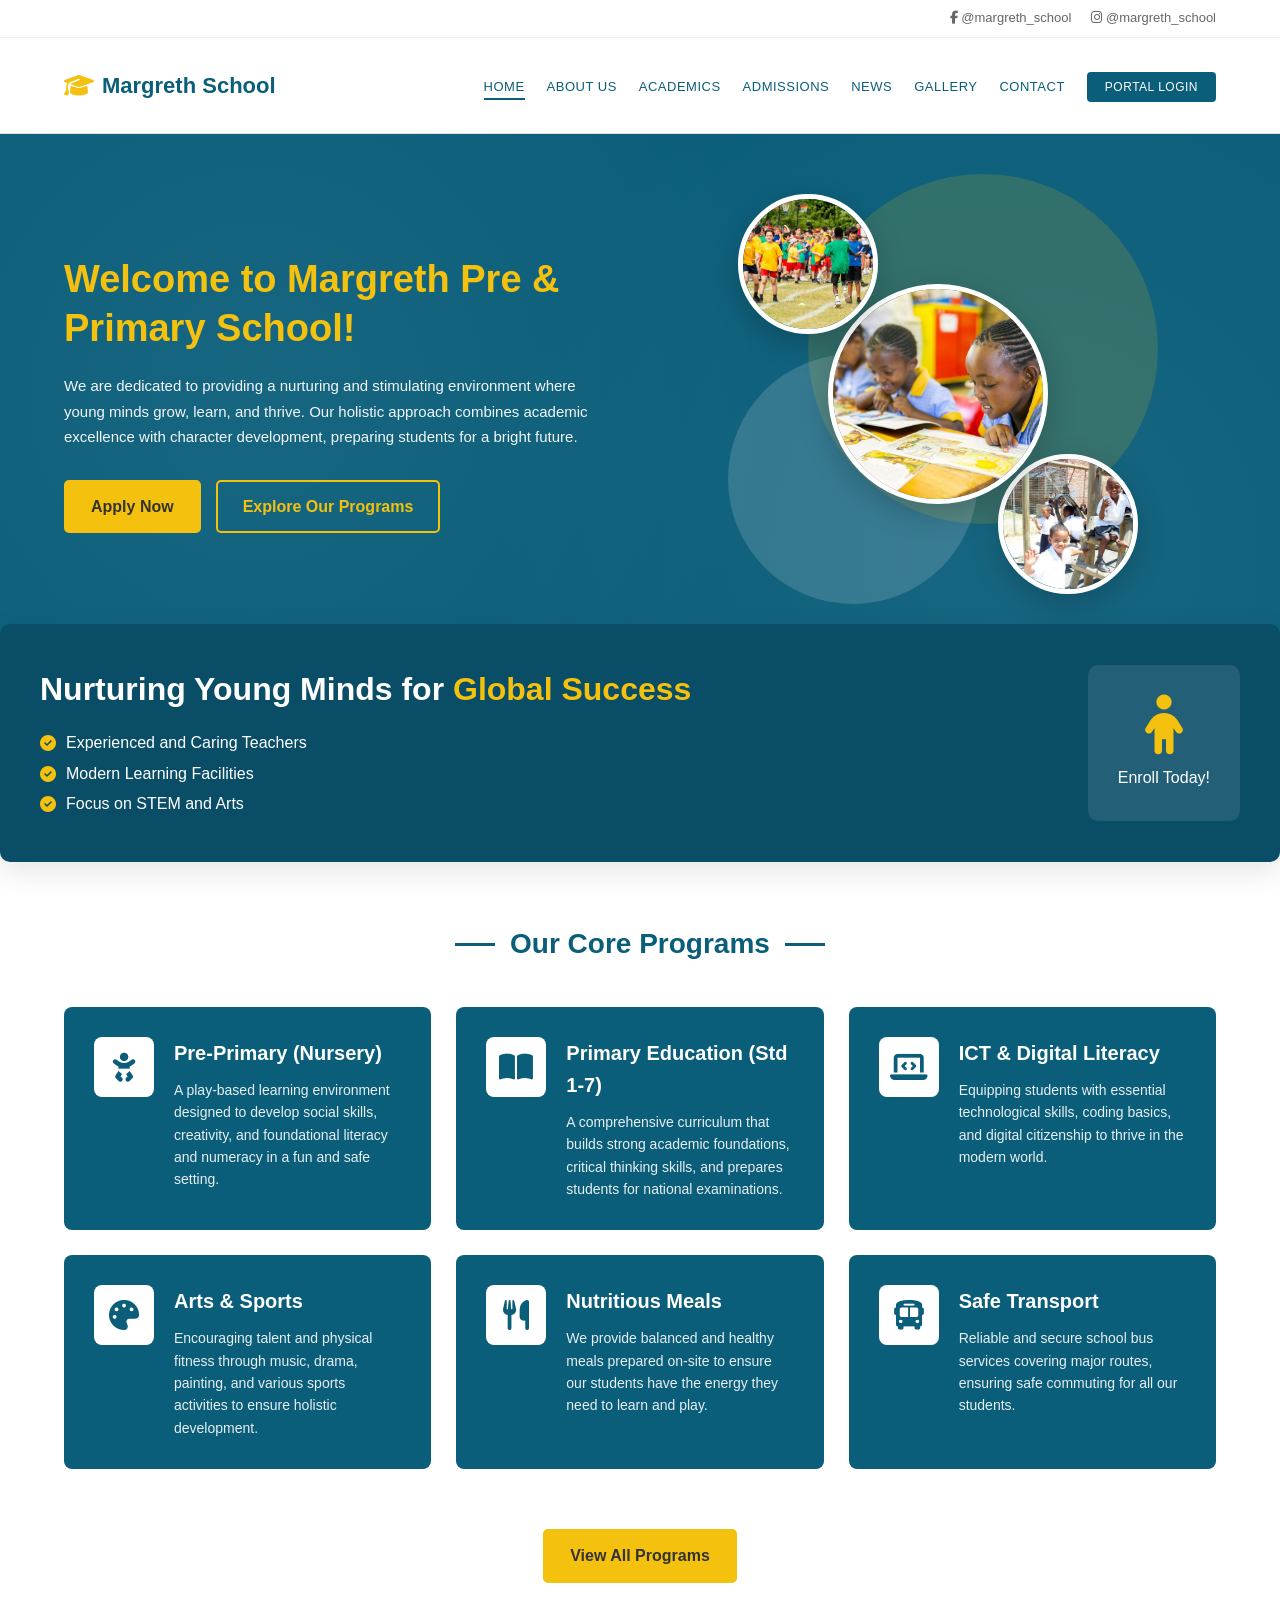
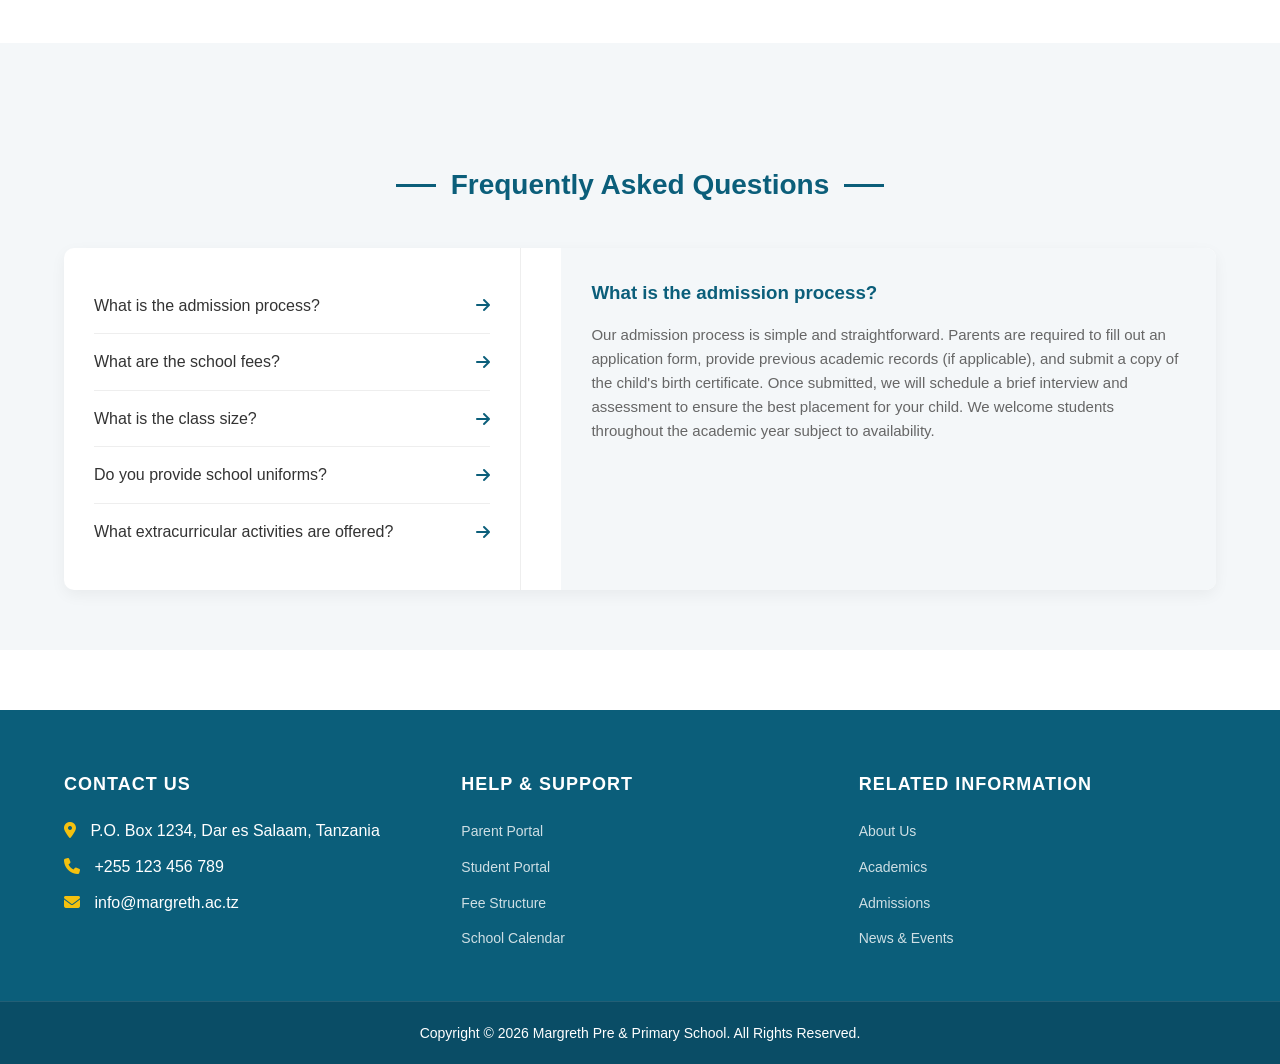
==== index.html @ 2d80d25c "Initial commit" ====
<!DOCTYPE html>
<html lang="en">
<head>
    <meta charset="UTF-8">
    <meta name="viewport" content="width=device-width, initial-scale=1.0">
    <title>Margreth Pre and Primary School - Home</title>
    <!-- Font Awesome for Icons -->
    <link rel="stylesheet" href="https://cdnjs.cloudflare.com/ajax/libs/font-awesome/6.4.0/css/all.min.css">
    <!-- Link to External CSS -->
    <link rel="stylesheet" href="css/style.css">
</head>
<body>

    <!-- TOP BAR -->
    <div class="top-bar">
        <div class="container">
            <a href="#"><i class="fab fa-facebook-f"></i> @margreth_school</a>
            <a href="#"><i class="fab fa-instagram"></i> @margreth_school</a>
        </div>
    </div>

    <!-- HEADER / NAVIGATION -->
    <header>
        <div class="container">
            <div class="logo">
                <i class="fas fa-graduation-cap"></i>
                <span>Margreth School</span>
            </div>
            <nav>
                <ul>
                    <li><a href="index.html" class="active">Home</a></li>
                    <li><a href="about.html">About Us</a></li>
                    <li><a href="academics/index.html">Academics</a></li>
                    <li><a href="admissions/index.html">Admissions</a></li>
                    <li><a href="news/index.html">News</a></li>
                    <li><a href="gallery/index.html">Gallery</a></li>
                    <li><a href="contact.html">Contact</a></li>
                    <li><a href="#" class="btn-login">Portal Login</a></li>
                </ul>
            </nav>
        </div>
    </header>

  
   <!-- HERO SECTION -->
    <section class="hero">
        <div class="container">
            <div class="hero-content">
                <h1>Welcome to Margreth Pre & Primary School!</h1>
                <p>We are dedicated to providing a nurturing and stimulating environment where young minds grow, learn, and thrive. Our holistic approach combines academic excellence with character development, preparing students for a bright future.</p>
                <div class="hero-buttons">
                    <a href="admissions/index.html" class="btn btn-primary">Apply Now</a>
                    <a href="academics/index.html" class="btn btn-outline">Explore Our Programs</a>
                </div>
            </div>
            <div class="hero-image">
                <!-- Collage ya Picha za Watoto kwenye Maumbo -->
                <div class="hero-collage">
                    <div class="collage-circle circle-1">
                        <img src="images/child1.jpeg" alt="Student 1">
                    </div>
                    <div class="collage-circle circle-2">
                        <img src="images/child2.jpeg" alt="Student 2">
                    </div>
                    <div class="collage-circle circle-3">
                        <img src="images/child3.jpeg" alt="Student 3">
                    </div>
                    <!-- Mapambo ya maumbo ya bluu nyuma -->
                    <div class="collage-bg bg-1"></div>
                    <div class="collage-bg bg-2"></div>
                </div>
            </div>
        </div>
    </section>

    <!-- PROMO BANNER -->
    <section class="promo-banner">
        <div class="container">
            <div class="promo-text">
                <h2>Nurturing Young Minds for <span>Global Success</span></h2>
                <ul>
                    <li><i class="fas fa-check-circle"></i> Experienced and Caring Teachers</li>
                    <li><i class="fas fa-check-circle"></i> Modern Learning Facilities</li>
                    <li><i class="fas fa-check-circle"></i> Focus on STEM and Arts</li>
                </ul>
            </div>
            <div class="promo-image">
                <div style="background: rgba(255,255,255,0.1); padding: 30px; border-radius: 10px; text-align: center;">
                    <i class="fas fa-child" style="font-size: 60px; color: var(--accent-yellow);"></i>
                    <p style="margin-top: 10px;">Enroll Today!</p>
                </div>
            </div>
        </div>
    </section>

    <!-- PROGRAMS SECTION -->
    <section class="container">
        <h2 class="section-title">Our Core Programs</h2>
        <div class="grid-cards">
            <div class="card">
                <div class="card-icon"><i class="fas fa-baby"></i></div>
                <div class="card-content">
                    <h3>Pre-Primary (Nursery)</h3>
                    <p>A play-based learning environment designed to develop social skills, creativity, and foundational literacy and numeracy in a fun and safe setting.</p>
                </div>
            </div>
            <div class="card">
                <div class="card-icon"><i class="fas fa-book-open"></i></div>
                <div class="card-content">
                    <h3>Primary Education (Std 1-7)</h3>
                    <p>A comprehensive curriculum that builds strong academic foundations, critical thinking skills, and prepares students for national examinations.</p>
                </div>
            </div>
            <div class="card">
                <div class="card-icon"><i class="fas fa-laptop-code"></i></div>
                <div class="card-content">
                    <h3>ICT & Digital Literacy</h3>
                    <p>Equipping students with essential technological skills, coding basics, and digital citizenship to thrive in the modern world.</p>
                </div>
            </div>
            <div class="card">
                <div class="card-icon"><i class="fas fa-palette"></i></div>
                <div class="card-content">
                    <h3>Arts & Sports</h3>
                    <p>Encouraging talent and physical fitness through music, drama, painting, and various sports activities to ensure holistic development.</p>
                </div>
            </div>
            <div class="card">
                <div class="card-icon"><i class="fas fa-utensils"></i></div>
                <div class="card-content">
                    <h3>Nutritious Meals</h3>
                    <p>We provide balanced and healthy meals prepared on-site to ensure our students have the energy they need to learn and play.</p>
                </div>
            </div>
            <div class="card">
                <div class="card-icon"><i class="fas fa-bus"></i></div>
                <div class="card-content">
                    <h3>Safe Transport</h3>
                    <p>Reliable and secure school bus services covering major routes, ensuring safe commuting for all our students.</p>
                </div>
            </div>
        </div>
        <div class="center-btn">
            <a href="academics/index.html" class="btn btn-primary">View All Programs</a>
        </div>
    </section>

    <!-- FAQ SECTION -->
    <section class="faq-section">
        <div class="container">
            <h2 class="section-title">Frequently Asked Questions</h2>
            <div class="faq-container">
                <div class="faq-list">
                    <div class="faq-item">
                        <span>What is the admission process?</span>
                        <i class="fas fa-arrow-right"></i>
                    </div>
                    <div class="faq-item">
                        <span>What are the school fees?</span>
                        <i class="fas fa-arrow-right"></i>
                    </div>
                    <div class="faq-item">
                        <span>What is the class size?</span>
                        <i class="fas fa-arrow-right"></i>
                    </div>
                    <div class="faq-item">
                        <span>Do you provide school uniforms?</span>
                        <i class="fas fa-arrow-right"></i>
                    </div>
                    <div class="faq-item">
                        <span>What extracurricular activities are offered?</span>
                        <i class="fas fa-arrow-right"></i>
                    </div>
                </div>
                <div class="faq-answer">
                    <h3>What is the admission process?</h3>
                    <p>Our admission process is simple and straightforward. Parents are required to fill out an application form, provide previous academic records (if applicable), and submit a copy of the child's birth certificate. Once submitted, we will schedule a brief interview and assessment to ensure the best placement for your child. We welcome students throughout the academic year subject to availability.</p>
                </div>
            </div>
        </div>
    </section>

    <!-- FOOTER -->
    <footer>
        <div class="container">
            <div class="footer-grid">
                <div class="footer-col">
                    <h4>Contact Us</h4>
                    <ul>
                        <li><i class="fas fa-map-marker-alt"></i> P.O. Box 1234, Dar es Salaam, Tanzania</li>
                        <li><i class="fas fa-phone"></i> +255 123 456 789</li>
                        <li><i class="fas fa-envelope"></i> info@margreth.ac.tz</li>
                    </ul>
                </div>
                <div class="footer-col">
                    <h4>Help & Support</h4>
                    <ul>
                        <li><a href="#">Parent Portal</a></li>
                        <li><a href="#">Student Portal</a></li>
                        <li><a href="#">Fee Structure</a></li>
                        <li><a href="#">School Calendar</a></li>
                    </ul>
                </div>
                <div class="footer-col">
                    <h4>Related Information</h4>
                    <ul>
                        <li><a href="about.html">About Us</a></li>
                        <li><a href="academics/index.html">Academics</a></li>
                        <li><a href="admissions/index.html">Admissions</a></li>
                        <li><a href="news/index.html">News & Events</a></li>
                    </ul>
                </div>
            </div>
        </div>
        <div class="footer-bottom">
            <p>Copyright &copy; 2026 Margreth Pre & Primary School. All Rights Reserved.</p>
        </div>
    </footer>

      <script src="js/main.js"></script>

</body>
</html>
---- css/style.css ----
/* --- CSS VARIABLES (Rangi za Margreth Pre & Primary) --- */
:root {
    --primary-blue: #0b5e7a;
    --secondary-blue: #0a4d66;
    --accent-yellow: #f4c10f;
    --light-bg: #f4f7f9;
    --white: #ffffff;
    --text-dark: #333333;
    --text-light: #666666;
    --font-main: 'Segoe UI', Tahoma, Geneva, Verdana, sans-serif;
}

/* --- RESET & GLOBAL STYLES --- */
* {
    margin: 0;
    padding: 0;
    box-sizing: border-box;
}

body {
    font-family: var(--font-main);
    color: var(--text-dark);
    line-height: 1.6;
    background-color: var(--white);
}

a {
    text-decoration: none;
    color: inherit;
}

ul {
    list-style: none;
}

.container {
    width: 90%;
    max-width: 1200px;
    margin: 0 auto;
}

/* --- TOP BAR --- */
.top-bar {
    background-color: var(--white);
    padding: 8px 0;
    font-size: 13px;
    border-bottom: 1px solid #f0f0f0;
}

.top-bar .container {
    display: flex;
    justify-content: flex-end;
    gap: 20px;
}

.top-bar a {
    color: var(--text-light);
    transition: color 0.3s;
}

.top-bar a:hover {
    color: var(--primary-blue);
}

/* --- HEADER (Nafasi kubwa kama eGA) --- */
header {
    background-color: var(--white);
    padding: 30px 0;
    border-bottom: 1px solid #e0e0e0;
    position: sticky;
    top: 0;
    z-index: 1000;
}

header .container {
    display: flex;
    justify-content: space-between;
    align-items: center;
}

.logo {
    display: flex;
    align-items: center;
    gap: 8px;
    font-size: 22px;
    font-weight: 700;
    color: var(--primary-blue);
}

.logo i {
    color: var(--accent-yellow);
    font-size: 24px;
}

/* --- NAVIGATION LINKS (Font ndogo, nafasi kubwa) --- */
nav ul {
    display: flex;
    gap: 22px;
    align-items: center;
}

nav ul li a {
    font-weight: 500;
    font-size: 13px;
    color: var(--primary-blue);
    transition: all 0.3s ease;
    position: relative;
    padding-bottom: 6px;
    letter-spacing: 0.5px;
    text-transform: uppercase;
}

/* Hover & Active: Mstari mwembamba wa chini */
nav ul li a::after {
    content: '';
    position: absolute;
    width: 0;
    height: 2px;
    bottom: 0;
    left: 0;
    background-color: var(--primary-blue);
    transition: width 0.3s ease;
}

nav ul li a:hover::after, 
nav ul li a.active::after {
    width: 100%;
}

/* Button ya Portal Login */
nav ul li a.btn-login {
    color: var(--white) !important;
    padding: 8px 18px;
    border-radius: 4px;
    font-size: 12px;
    background-color: var(--primary-blue);
    transition: background 0.3s;
    text-transform: uppercase;
    letter-spacing: 0.5px;
}

nav ul li a.btn-login::after {
    display: none;
}

nav ul li a.btn-login:hover {
    background-color: var(--secondary-blue);
}

/* --- HERO SECTION (Iliyoboreshwa na Collage) --- */
.hero {
    background-color: var(--primary-blue);
    color: var(--white);
    padding: 60px 0;
    position: relative;
    overflow: hidden;
    background-image: radial-gradient(circle at 20% 50%, rgba(255,255,255,0.05) 0%, transparent 50%),
                      radial-gradient(circle at 80% 80%, rgba(255,255,255,0.05) 0%, transparent 50%);
}

.hero .container {
    display: flex;
    align-items: center;
    justify-content: space-between;
    gap: 40px;
}

.hero-content {
    flex: 1;
    max-width: 600px;
}

.hero-content h1 {
    font-size: 38px;
    color: var(--accent-yellow);
    margin-bottom: 20px;
    line-height: 1.3;
    font-weight: 700;
}

.hero-content p {
    font-size: 15px;
    margin-bottom: 30px;
    line-height: 1.7;
    opacity: 0.95;
}

.hero-buttons {
    display: flex;
    gap: 15px;
}

.btn {
    padding: 12px 25px;
    border-radius: 5px;
    font-weight: bold;
    cursor: pointer;
    transition: all 0.3s;
    display: inline-block;
    border: none;
    font-family: var(--font-main);
}

.btn-primary {
    background-color: var(--accent-yellow);
    color: var(--text-dark);
    border: 2px solid var(--accent-yellow);
}

.btn-primary:hover {
    background-color: transparent;
    color: var(--accent-yellow);
}

.btn-outline {
    background-color: transparent;
    color: var(--accent-yellow);
    border: 2px solid var(--accent-yellow);
}

.btn-outline:hover {
    background-color: var(--accent-yellow);
    color: var(--text-dark);
}

/* --- HERO COLLAGE (Picha kwenye Maumbo) --- */
.hero-image {
    flex: 1;
    display: flex;
    justify-content: center;
    align-items: center;
    position: relative;
    min-height: 400px;
}

.hero-collage {
    position: relative;
    width: 400px;
    height: 400px;
}

/* Maumbo ya picha (Circles) */
.collage-circle {
    position: absolute;
    border-radius: 50%;
    overflow: hidden;
    border: 5px solid var(--white);
    box-shadow: 0 10px 30px rgba(0,0,0,0.2);
    transition: transform 0.4s ease;
    z-index: 5;
}

.collage-circle img {
    width: 100%;
    height: 100%;
    object-fit: cover;
}

.collage-circle:hover {
    transform: scale(1.05);
    z-index: 10;
}

/* Picha ya Kwanza (Kubwa - Kati) */
.circle-1 {
    width: 220px;
    height: 220px;
    top: 50%;
    left: 50%;
    transform: translate(-50%, -50%);
    z-index: 3;
}

/* Picha ya Pili (Ndogo - Juu Kushoto) */
.circle-2 {
    width: 140px;
    height: 140px;
    top: 0;
    left: 0;
    z-index: 4;
}

/* Picha ya Tatu (Ndogo - Chini Kulia) */
.circle-3 {
    width: 140px;
    height: 140px;
    bottom: 0;
    right: 0;
    z-index: 2;
}

/* Maumbo ya Mapambo ya Bluu (Background Shapes) */
.collage-bg {
    position: absolute;
    border-radius: 50%;
    z-index: 1;
    opacity: 0.15;
}

.bg-1 {
    width: 350px;
    height: 350px;
    background-color: var(--accent-yellow);
    top: -20px;
    right: -20px;
}

.bg-2 {
    width: 250px;
    height: 250px;
    background-color: var(--white);
    bottom: -10px;
    left: -10px;
}

/* --- PROMO BANNER --- */
.promo-banner {
    background-color: var(--secondary-blue);
    color: var(--white);
    padding: 40px 0;
    margin-top: -30px;
    border-radius: 10px;
    box-shadow: 0 10px 30px rgba(0,0,0,0.1);
    position: relative;
    z-index: 10;
    display: flex;
    align-items: center;
    justify-content: space-between;
    overflow: hidden;
}

.promo-banner .container {
    display: flex;
    align-items: center;
    justify-content: space-between;
    width: 100%;
}

.promo-text h2 {
    font-size: 32px;
    margin-bottom: 10px;
}

.promo-text h2 span {
    color: var(--accent-yellow);
}

.promo-text ul {
    margin-top: 15px;
}

.promo-text ul li {
    margin-bottom: 5px;
    display: flex;
    align-items: center;
    gap: 10px;
}

.promo-text ul li i {
    color: var(--accent-yellow);
}

/* --- SECTION TITLES --- */
.section-title {
    text-align: center;
    margin: 60px 0 40px;
    font-size: 28px;
    color: var(--primary-blue);
    position: relative;
    display: flex;
    align-items: center;
    justify-content: center;
    gap: 15px;
}

.section-title::before, .section-title::after {
    content: '';
    display: block;
    width: 40px;
    height: 3px;
    background-color: var(--primary-blue);
}

/* --- CARDS GRID --- */
.grid-cards {
    display: grid;
    grid-template-columns: repeat(auto-fit, minmax(350px, 1fr));
    gap: 25px;
    margin-bottom: 60px;
}

.card {
    background-color: var(--primary-blue);
    color: var(--white);
    padding: 30px;
    border-radius: 8px;
    display: flex;
    gap: 20px;
    transition: transform 0.3s, box-shadow 0.3s;
}

.card:hover {
    transform: translateY(-5px);
    box-shadow: 0 10px 20px rgba(0,0,0,0.2);
}

.card-icon {
    background-color: var(--white);
    width: 60px;
    height: 60px;
    border-radius: 8px;
    display: flex;
    justify-content: center;
    align-items: center;
    font-size: 30px;
    color: var(--primary-blue);
    flex-shrink: 0;
}

.card-content h3 {
    font-size: 20px;
    margin-bottom: 10px;
}

.card-content p {
    font-size: 14px;
    opacity: 0.9;
}

.center-btn {
    text-align: center;
    margin-bottom: 60px;
}

/* --- FAQ SECTION --- */
.faq-section {
    background-color: var(--light-bg);
    padding: 60px 0;
}

.faq-container {
    display: flex;
    gap: 40px;
    background-color: var(--white);
    border-radius: 10px;
    overflow: hidden;
    box-shadow: 0 5px 15px rgba(0,0,0,0.05);
}

.faq-list {
    flex: 1;
    padding: 30px;
    border-right: 1px solid #eee;
}

.faq-item {
    padding: 15px 0;
    border-bottom: 1px solid #eee;
    display: flex;
    justify-content: space-between;
    align-items: center;
    cursor: pointer;
}

.faq-item:last-child {
    border-bottom: none;
}

.faq-item span {
    font-weight: 500;
    color: var(--text-dark);
}

.faq-item i {
    color: var(--primary-blue);
}

.faq-answer {
    flex: 1.5;
    padding: 30px;
    background-color: var(--light-bg);
}

.faq-answer h3 {
    color: var(--primary-blue);
    margin-bottom: 15px;
}

.faq-answer p {
    color: var(--text-light);
    font-size: 15px;
}

/* --- FORMS (For Contact & Admissions) --- */
.form-container {
    background-color: var(--white);
    padding: 40px;
    border-radius: 10px;
    box-shadow: 0 5px 15px rgba(0,0,0,0.05);
    max-width: 800px;
    margin: 0 auto 60px;
}

.form-group {
    margin-bottom: 20px;
}

.form-group label {
    display: block;
    margin-bottom: 8px;
    font-weight: 500;
    color: var(--primary-blue);
}

.form-group input, 
.form-group textarea, 
.form-group select {
    width: 100%;
    padding: 12px;
    border: 1px solid #ddd;
    border-radius: 5px;
    font-family: var(--font-main);
    font-size: 15px;
}

.form-group input:focus, 
.form-group textarea:focus {
    outline: none;
    border-color: var(--primary-blue);
    box-shadow: 0 0 5px rgba(11, 94, 122, 0.2);
}

/* --- FOOTER --- */
footer {
    background-color: var(--primary-blue);
    color: var(--white);
    padding: 60px 0 0;
    margin-top: 60px;
}

.footer-grid {
    display: grid;
    grid-template-columns: repeat(auto-fit, minmax(250px, 1fr));
    gap: 40px;
    margin-bottom: 40px;
}

.footer-col h4 {
    font-size: 18px;
    margin-bottom: 20px;
    text-transform: uppercase;
    letter-spacing: 1px;
}

.footer-col ul li {
    margin-bottom: 10px;
}

.footer-col ul li a {
    font-size: 14px;
    opacity: 0.8;
    transition: opacity 0.3s;
}

.footer-col ul li a:hover {
    opacity: 1;
    color: var(--accent-yellow);
}

.footer-col ul li i {
    margin-right: 10px;
    color: var(--accent-yellow);
}

.footer-bottom {
    background-color: var(--secondary-blue);
    padding: 20px 0;
    text-align: center;
    font-size: 14px;
    border-top: 1px solid rgba(255,255,255,0.1);
}

/* --- RESPONSIVE DESIGN --- */
@media (max-width: 992px) {
    header {
        padding: 20px 0;
    }
    .hero .container { 
        flex-direction: column; 
        text-align: center; 
    }
    .hero-content {
        max-width: 100%;
    }
    .hero-content h1 { 
        font-size: 30px; 
    }
    .hero-content p {
        font-size: 14px;
        margin: 0 auto 30px;
    }
    .hero-buttons { 
        justify-content: center; 
    }
    .hero-image {
        min-height: 350px;
        margin-top: 30px;
    }
    .hero-collage {
        width: 320px;
        height: 320px;
    }
    .circle-1 { width: 180px; height: 180px; }
    .circle-2 { width: 110px; height: 110px; }
    .circle-3 { width: 110px; height: 110px; }
    .bg-1 { width: 280px; height: 280px; }
    .bg-2 { width: 200px; height: 200px; }
    .promo-banner .container { 
        flex-direction: column; 
        text-align: center; 
    }
    .promo-text ul { 
        display: inline-block; 
        text-align: left; 
    }
    .faq-container { 
        flex-direction: column; 
    }
    .faq-list { 
        border-right: none; 
        border-bottom: 1px solid #eee; 
    }
}

@media (max-width: 768px) {
    header {
        padding: 15px 0;
    }
    header .container { 
        flex-direction: column; 
        gap: 15px; 
    }
    nav ul { 
        flex-wrap: wrap; 
        justify-content: center; 
        gap: 12px; 
    }
    nav ul li a {
        font-size: 11px;
    }
    .grid-cards { 
        grid-template-columns: 1fr; 
    }
    .hero-content h1 { 
        font-size: 24px; 
    }
    .hero-buttons { 
        flex-direction: column; 
        align-items: center; 
    }
    .btn { 
        width: 100%; 
        text-align: center; 
    }
    .hero-collage {
        width: 280px;
        height: 280px;
    }
    .circle-1 { width: 150px; height: 150px; }
    .circle-2 { width: 90px; height: 90px; }
    .circle-3 { width: 90px; height: 90px; }
    .bg-1 { width: 230px; height: 230px; }
    .bg-2 { width: 160px; height: 160px; }
}
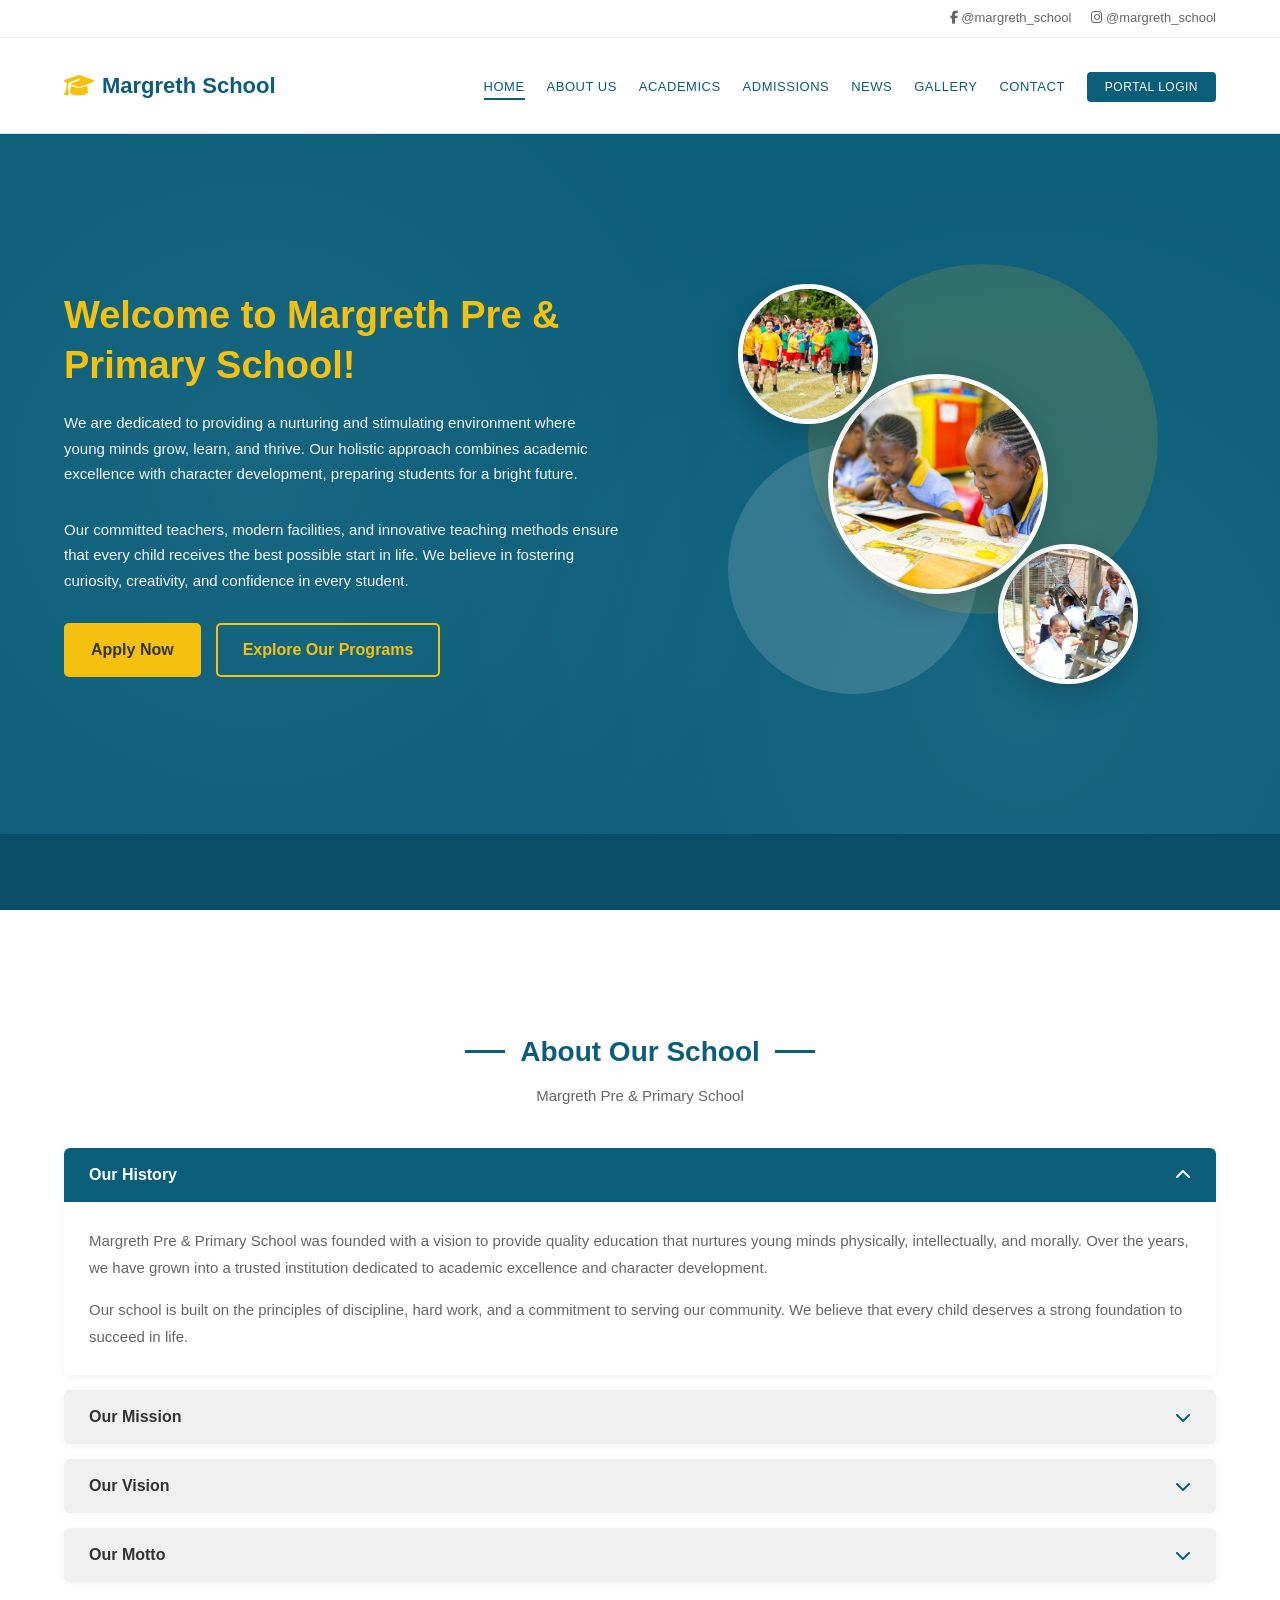
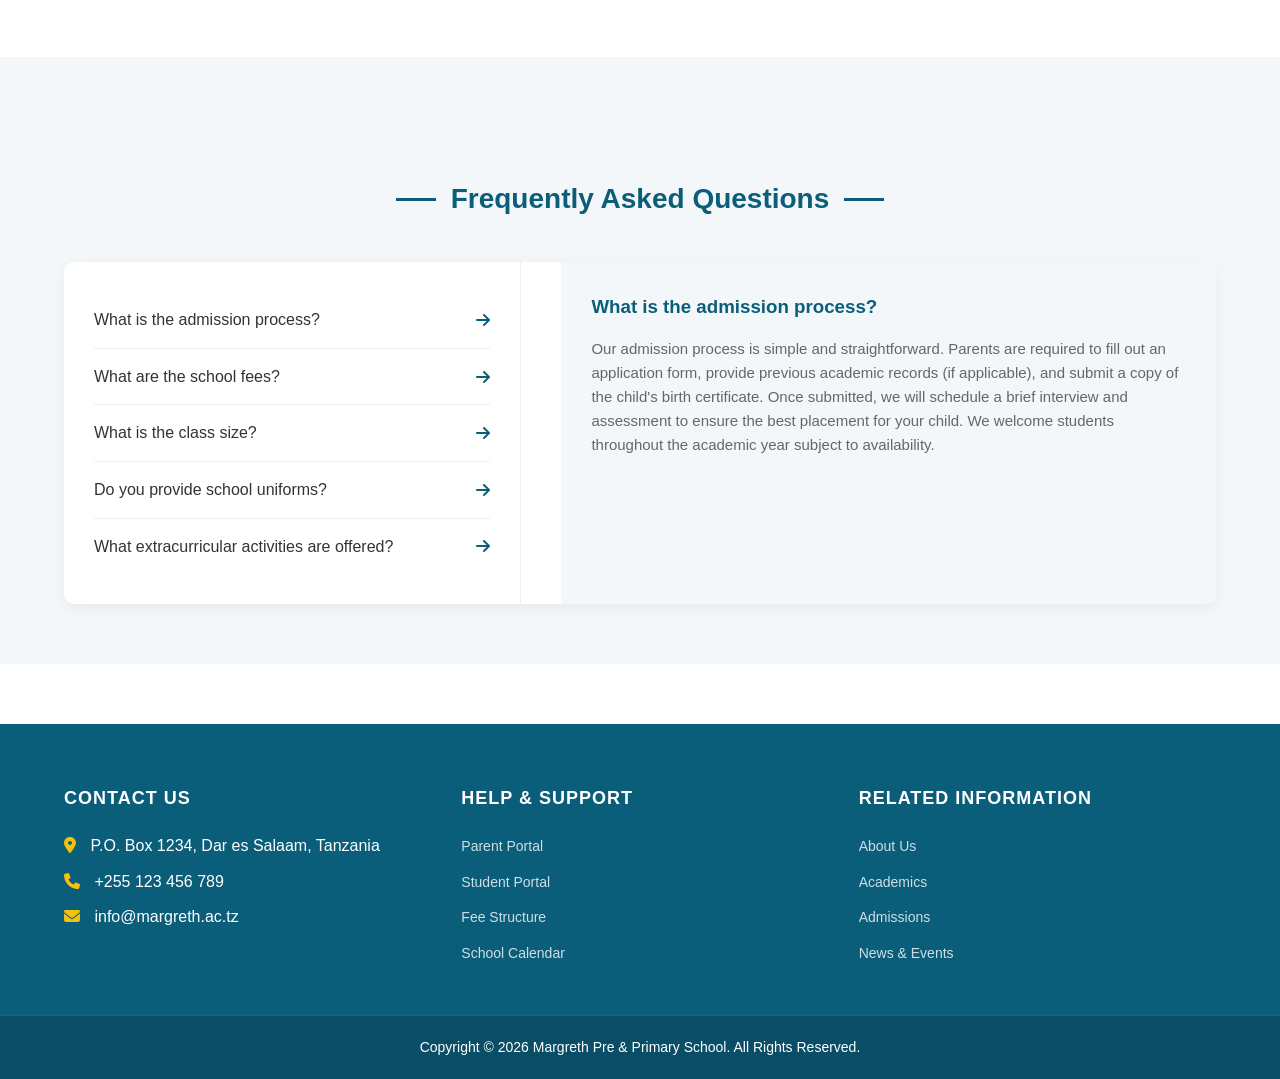
==== commit 0abd804e: "Second Update" ====
--- a/index.html
+++ b/index.html
@@ -48,6 +48,7 @@
             <div class="hero-content">
                 <h1>Welcome to Margreth Pre & Primary School!</h1>
                 <p>We are dedicated to providing a nurturing and stimulating environment where young minds grow, learn, and thrive. Our holistic approach combines academic excellence with character development, preparing students for a bright future.</p>
+                <p>Our committed teachers, modern facilities, and innovative teaching methods ensure that every child receives the best possible start in life. We believe in fostering curiosity, creativity, and confidence in every student.</p>
                 <div class="hero-buttons">
                     <a href="admissions/index.html" class="btn btn-primary">Apply Now</a>
                     <a href="academics/index.html" class="btn btn-outline">Explore Our Programs</a>
@@ -73,75 +74,100 @@
         </div>
     </section>
 
-    <!-- PROMO BANNER -->
+    <!-- PROMO BANNER (Marquee) -->
     <section class="promo-banner">
-        <div class="container">
-            <div class="promo-text">
-                <h2>Nurturing Young Minds for <span>Global Success</span></h2>
-                <ul>
-                    <li><i class="fas fa-check-circle"></i> Experienced and Caring Teachers</li>
-                    <li><i class="fas fa-check-circle"></i> Modern Learning Facilities</li>
-                    <li><i class="fas fa-check-circle"></i> Focus on STEM and Arts</li>
-                </ul>
-            </div>
-            <div class="promo-image">
-                <div style="background: rgba(255,255,255,0.1); padding: 30px; border-radius: 10px; text-align: center;">
-                    <i class="fas fa-child" style="font-size: 60px; color: var(--accent-yellow);"></i>
-                    <p style="margin-top: 10px;">Enroll Today!</p>
-                </div>
-            </div>
-        </div>
-    </section>
-
-    <!-- PROGRAMS SECTION -->
-    <section class="container">
-        <h2 class="section-title">Our Core Programs</h2>
-        <div class="grid-cards">
-            <div class="card">
-                <div class="card-icon"><i class="fas fa-baby"></i></div>
-                <div class="card-content">
-                    <h3>Pre-Primary (Nursery)</h3>
-                    <p>A play-based learning environment designed to develop social skills, creativity, and foundational literacy and numeracy in a fun and safe setting.</p>
-                </div>
-            </div>
-            <div class="card">
-                <div class="card-icon"><i class="fas fa-book-open"></i></div>
-                <div class="card-content">
-                    <h3>Primary Education (Std 1-7)</h3>
-                    <p>A comprehensive curriculum that builds strong academic foundations, critical thinking skills, and prepares students for national examinations.</p>
-                </div>
-            </div>
-            <div class="card">
-                <div class="card-icon"><i class="fas fa-laptop-code"></i></div>
-                <div class="card-content">
-                    <h3>ICT & Digital Literacy</h3>
-                    <p>Equipping students with essential technological skills, coding basics, and digital citizenship to thrive in the modern world.</p>
-                </div>
-            </div>
-            <div class="card">
-                <div class="card-icon"><i class="fas fa-palette"></i></div>
-                <div class="card-content">
-                    <h3>Arts & Sports</h3>
-                    <p>Encouraging talent and physical fitness through music, drama, painting, and various sports activities to ensure holistic development.</p>
-                </div>
-            </div>
-            <div class="card">
-                <div class="card-icon"><i class="fas fa-utensils"></i></div>
-                <div class="card-content">
-                    <h3>Nutritious Meals</h3>
-                    <p>We provide balanced and healthy meals prepared on-site to ensure our students have the energy they need to learn and play.</p>
-                </div>
-            </div>
-            <div class="card">
-                <div class="card-icon"><i class="fas fa-bus"></i></div>
-                <div class="card-content">
-                    <h3>Safe Transport</h3>
-                    <p>Reliable and secure school bus services covering major routes, ensuring safe commuting for all our students.</p>
-                </div>
-            </div>
-        </div>
-        <div class="center-btn">
-            <a href="academics/index.html" class="btn btn-primary">View All Programs</a>
+        <div class="marquee">
+            <div class="marquee-content">
+                <span><i class="fas fa-check-circle"></i> Experienced and Caring Teachers</span>
+                <span><i class="fas fa-check-circle"></i> Modern Learning Facilities</span>
+                <span><i class="fas fa-check-circle"></i> Focus on STEM and Arts</span>
+                <span><i class="fas fa-star"></i> Nurturing Young Minds for Global Success</span>
+                <span><i class="fas fa-check-circle"></i> Enroll Today!</span>
+                <!-- Tunarudia ili iwe mstari mrefu usioisha -->
+                <span><i class="fas fa-check-circle"></i> Experienced and Caring Teachers</span>
+                <span><i class="fas fa-check-circle"></i> Modern Learning Facilities</span>
+                <span><i class="fas fa-check-circle"></i> Focus on STEM and Arts</span>
+                <span><i class="fas fa-star"></i> Nurturing Young Minds for Global Success</span>
+                <span><i class="fas fa-check-circle"></i> Enroll Today!</span>
+            </div>
+        </div>
+    </section>
+
+    <!-- ABOUT OUR SCHOOL SECTION (Accordion) -->
+    <section class="about-section">
+        <div class="container">
+            <h2 class="section-title">About Our School</h2>
+            <p class="section-subtitle">Margreth Pre & Primary School</p>
+
+            <div class="accordion">
+                <!-- Item 1: Our History (Iliyofunguliwa kwa default) -->
+                <div class="accordion-item active">
+                    <button class="accordion-header">
+                        <span>Our History</span>
+                        <i class="fas fa-chevron-down"></i>
+                    </button>
+                    <div class="accordion-content">
+                        <p>Margreth Pre & Primary School was founded with a vision to provide quality education that nurtures young minds physically, intellectually, and morally. Over the years, we have grown into a trusted institution dedicated to academic excellence and character development.</p>
+                        <p>Our school is built on the principles of discipline, hard work, and a commitment to serving our community. We believe that every child deserves a strong foundation to succeed in life.</p>
+                    </div>
+                </div>
+
+                <!-- Item 2: Our Mission -->
+                <div class="accordion-item">
+                    <button class="accordion-header">
+                        <span>Our Mission</span>
+                        <i class="fas fa-chevron-down"></i>
+                    </button>
+                    <div class="accordion-content">
+                        <p>Our mission is to provide a holistic education that develops the intellectual, social, emotional, and physical abilities of every child. We strive to create a nurturing environment where students can discover their talents and reach their full potential.</p>
+                        <ul>
+                            <li>To deliver high-quality education that meets national standards.</li>
+                            <li>To instill moral values and discipline in every student.</li>
+                            <li>To prepare students for lifelong learning and responsible citizenship.</li>
+                        </ul>
+                    </div>
+                </div>
+
+                <!-- Item 3: Our Vision -->
+                <div class="accordion-item">
+                    <button class="accordion-header">
+                        <span>Our Vision</span>
+                        <i class="fas fa-chevron-down"></i>
+                    </button>
+                    <div class="accordion-content">
+                        <p>To be a leading primary school in Tanzania, recognized for academic excellence, character development, and community service. We envision a generation of confident, creative, and compassionate leaders.</p>
+                    </div>
+                </div>
+
+                <!-- Item 4: Our Motto -->
+                <div class="accordion-item">
+                    <button class="accordion-header">
+                        <span>Our Motto</span>
+                        <i class="fas fa-chevron-down"></i>
+                    </button>
+                    <div class="accordion-content">
+                        <p><strong>"Nurturing Young Minds for Global Success"</strong></p>
+                        <p>This motto reflects our commitment to preparing students not just for exams, but for life. We believe that a strong foundation in education and character is the key to success in the modern world.</p>
+                    </div>
+                </div>
+
+                <!-- Item 5: Our Core Values
+                <div class="accordion-item">
+                    <button class="accordion-header">
+                        <span>Our Core Values</span>
+                        <i class="fas fa-chevron-down"></i>
+                    </button>
+                    <div class="accordion-content">
+                        <ul>
+                            <li><strong>Excellence:</strong> Striving for the highest standards in everything we do.</li>
+                            <li><strong>Integrity:</strong> Upholding honesty and strong moral principles.</li>
+                            <li><strong>Respect:</strong> Treating everyone with dignity and kindness.</li>
+                            <li><strong>Responsibility:</strong> Taking ownership of our actions and learning.</li>
+                            <li><strong>Community:</strong> Working together to build a better society.</li>
+                        </ul>
+                    </div>
+                </div> -->
+            </div>
         </div>
     </section>
 
--- a/css/style.css
+++ b/css/style.css
@@ -147,11 +147,15 @@
     background-color: var(--secondary-blue);
 }
 
-/* --- HERO SECTION (Iliyoboreshwa na Collage) --- */
+/* --- HERO SECTION (Full Screen - Imehesabiwa na Banner) --- */
 .hero {
     background-color: var(--primary-blue);
     color: var(--white);
-    padding: 60px 0;
+    /* Tunatoa urefu wa navbar (120px) na banner (80px) ili wote wakae screen moja */
+    min-height: calc(100vh - 200px);
+    display: flex;
+    align-items: center;
+    padding: 30px 0; /* Padding imepunguzwa zaidi */
     position: relative;
     overflow: hidden;
     background-image: radial-gradient(circle at 20% 50%, rgba(255,255,255,0.05) 0%, transparent 50%),
@@ -239,7 +243,6 @@
     height: 400px;
 }
 
-/* Maumbo ya picha (Circles) */
 .collage-circle {
     position: absolute;
     border-radius: 50%;
@@ -261,7 +264,6 @@
     z-index: 10;
 }
 
-/* Picha ya Kwanza (Kubwa - Kati) */
 .circle-1 {
     width: 220px;
     height: 220px;
@@ -271,7 +273,6 @@
     z-index: 3;
 }
 
-/* Picha ya Pili (Ndogo - Juu Kushoto) */
 .circle-2 {
     width: 140px;
     height: 140px;
@@ -280,7 +281,6 @@
     z-index: 4;
 }
 
-/* Picha ya Tatu (Ndogo - Chini Kulia) */
 .circle-3 {
     width: 140px;
     height: 140px;
@@ -289,7 +289,6 @@
     z-index: 2;
 }
 
-/* Maumbo ya Mapambo ya Bluu (Background Shapes) */
 .collage-bg {
     position: absolute;
     border-radius: 50%;
@@ -313,51 +312,50 @@
     left: -10px;
 }
 
-/* --- PROMO BANNER --- */
+/* --- PROMO BANNER (Marquee - Nyembamba kama Navbar) --- */
+
 .promo-banner {
     background-color: var(--secondary-blue);
     color: var(--white);
-    padding: 40px 0;
-    margin-top: -30px;
-    border-radius: 10px;
-    box-shadow: 0 10px 30px rgba(0,0,0,0.1);
+    padding: 25px 0; /* Height imeongezwa kutoka 15px hadi 25px */
+    overflow: hidden;
     position: relative;
     z-index: 10;
-    display: flex;
-    align-items: center;
-    justify-content: space-between;
+}
+
+.marquee {
+    width: 100%;
     overflow: hidden;
-}
-
-.promo-banner .container {
-    display: flex;
-    align-items: center;
-    justify-content: space-between;
-    width: 100%;
-}
-
-.promo-text h2 {
-    font-size: 32px;
-    margin-bottom: 10px;
-}
-
-.promo-text h2 span {
+    white-space: nowrap;
+}
+
+.marquee-content {
+    display: inline-block;
+    animation: scroll-left 30s linear infinite;
+    padding-left: 100%;
+}
+
+.marquee-content span {
+    display: inline-block;
+    padding: 0 40px;
+    font-size: 14px;
+    font-weight: 500;
+    letter-spacing: 0.5px;
+}
+
+.marquee-content span i {
     color: var(--accent-yellow);
-}
-
-.promo-text ul {
-    margin-top: 15px;
-}
-
-.promo-text ul li {
-    margin-bottom: 5px;
-    display: flex;
-    align-items: center;
-    gap: 10px;
-}
-
-.promo-text ul li i {
-    color: var(--accent-yellow);
+    margin-right: 8px;
+}
+
+/* Animation ya kutembea kushoto */
+@keyframes scroll-left {
+    0% {
+        transform: translateX(0);
+    }
+    100% {
+        transform: translateX(-100%);
+    }
 }
 
 /* --- SECTION TITLES --- */
@@ -585,6 +583,10 @@
     header {
         padding: 20px 0;
     }
+    .hero {
+        min-height: auto; /* Kwenye tablet, hairuhusiwi kujaa screen yote */
+        padding: 50px 0;
+    }
     .hero .container { 
         flex-direction: column; 
         text-align: center; 
@@ -615,14 +617,6 @@
     .circle-3 { width: 110px; height: 110px; }
     .bg-1 { width: 280px; height: 280px; }
     .bg-2 { width: 200px; height: 200px; }
-    .promo-banner .container { 
-        flex-direction: column; 
-        text-align: center; 
-    }
-    .promo-text ul { 
-        display: inline-block; 
-        text-align: left; 
-    }
     .faq-container { 
         flex-direction: column; 
     }
@@ -632,43 +626,160 @@
     }
 }
 
-@media (max-width: 768px) {
+/* --- ABOUT SECTION (Accordion) --- */
+.about-section {
+    padding: 60px 0;
+    background-color: var(--white);
+}
+
+.section-subtitle {
+    text-align: center;
+    color: var(--text-light);
+    font-size: 15px;
+    margin-top: -30px;
+    margin-bottom: 40px;
+}
+
+/* Accordion inatumia upana kamili wa container (sawa na Navbar) */
+.accordion {
+    width: 100%;
+    max-width: 1200px; /* Sawa na .container */
+    margin: 0 auto;
+}
+
+.accordion-item {
+    margin-bottom: 15px;
+    border-radius: 6px;
+    overflow: hidden;
+    box-shadow: 0 2px 8px rgba(0,0,0,0.05);
+}
+
+.accordion-header {
+    width: 100%;
+    background-color: #f0f0f0;
+    color: var(--text-dark);
+    padding: 18px 25px;
+    font-size: 16px;
+    font-weight: 600;
+    text-align: left;
+    border: none;
+    cursor: pointer;
+    display: flex;
+    justify-content: space-between;
+    align-items: center;
+    transition: all 0.3s ease;
+    font-family: var(--font-main);
+}
+
+.accordion-header:hover {
+    background-color: #e5e5e5;
+}
+
+.accordion-header i {
+    transition: transform 0.3s ease;
+    color: var(--primary-blue);
+}
+
+/* Rangi ya bluu kwa kichwa kilichofunguliwa */
+.accordion-item.active .accordion-header {
+    background-color: var(--primary-blue);
+    color: var(--white);
+}
+
+.accordion-item.active .accordion-header i {
+    color: var(--white);
+    transform: rotate(180deg);
+}
+
+/* Content ya Accordion - Ghafla (Hakuna Transition) */
+.accordion-content {
+    max-height: 0;
+    overflow: hidden;
+    background-color: var(--white);
+    padding: 0 25px;
+    /* Hakuna transition hapa - inafungua na kufunga ghafla */
+}
+
+.accordion-item.active .accordion-content {
+    max-height: none; /* Inaruhusu content yote kuonekana */
+    padding: 25px;
+}
+
+
+.accordion-content p {
+    color: var(--text-light);
+    font-size: 15px;
+    line-height: 1.8;
+    margin-bottom: 15px;
+}
+
+.accordion-content p:last-child {
+    margin-bottom: 0;
+}
+
+.accordion-content ul {
+    margin: 15px 0;
+    padding-left: 20px;
+}
+
+.accordion-content ul li {
+    color: var(--text-light);
+    font-size: 15px;
+    line-height: 1.8;
+    margin-bottom: 8px;
+    list-style: disc;
+}
+
+.accordion-content ul li strong {
+    color: var(--primary-blue);
+}
+
+
+
+@media (max-width: 992px) {
     header {
-        padding: 15px 0;
-    }
-    header .container { 
+        padding: 20px 0;
+    }
+    /* Kwenye tablet, tunarudisha urefu wa kawaida ili kuepuka kubana */
+    .hero {
+        min-height: auto;
+        padding: 50px 0;
+    }
+    .hero .container { 
         flex-direction: column; 
-        gap: 15px; 
-    }
-    nav ul { 
-        flex-wrap: wrap; 
+        text-align: center; 
+    }
+    .hero-content {
+        max-width: 100%;
+    }
+    .hero-content h1 { 
+        font-size: 30px; 
+    }
+    .hero-content p {
+        font-size: 14px;
+        margin: 0 auto 30px;
+    }
+    .hero-buttons { 
         justify-content: center; 
-        gap: 12px; 
-    }
-    nav ul li a {
-        font-size: 11px;
-    }
-    .grid-cards { 
-        grid-template-columns: 1fr; 
-    }
-    .hero-content h1 { 
-        font-size: 24px; 
-    }
-    .hero-buttons { 
+    }
+    .hero-image {
+        min-height: 350px;
+        margin-top: 30px;
+    }
+    .hero-collage {
+        width: 320px;
+        height: 320px;
+    }
+    .circle-1 { width: 180px; height: 180px; }
+    .circle-2 { width: 110px; height: 110px; }
+    .circle-3 { width: 110px; height: 110px; }
+    .bg-1 { width: 280px; height: 280px; }
+    .bg-2 { width: 200px; height: 200px; }
+    .faq-container { 
         flex-direction: column; 
-        align-items: center; 
-    }
-    .btn { 
-        width: 100%; 
-        text-align: center; 
-    }
-    .hero-collage {
-        width: 280px;
-        height: 280px;
-    }
-    .circle-1 { width: 150px; height: 150px; }
-    .circle-2 { width: 90px; height: 90px; }
-    .circle-3 { width: 90px; height: 90px; }
-    .bg-1 { width: 230px; height: 230px; }
-    .bg-2 { width: 160px; height: 160px; }
+    }
+    .faq-list { 
+        border-right: none; 
+        border-bottom: 1px solid #eee; 
+    }
 }
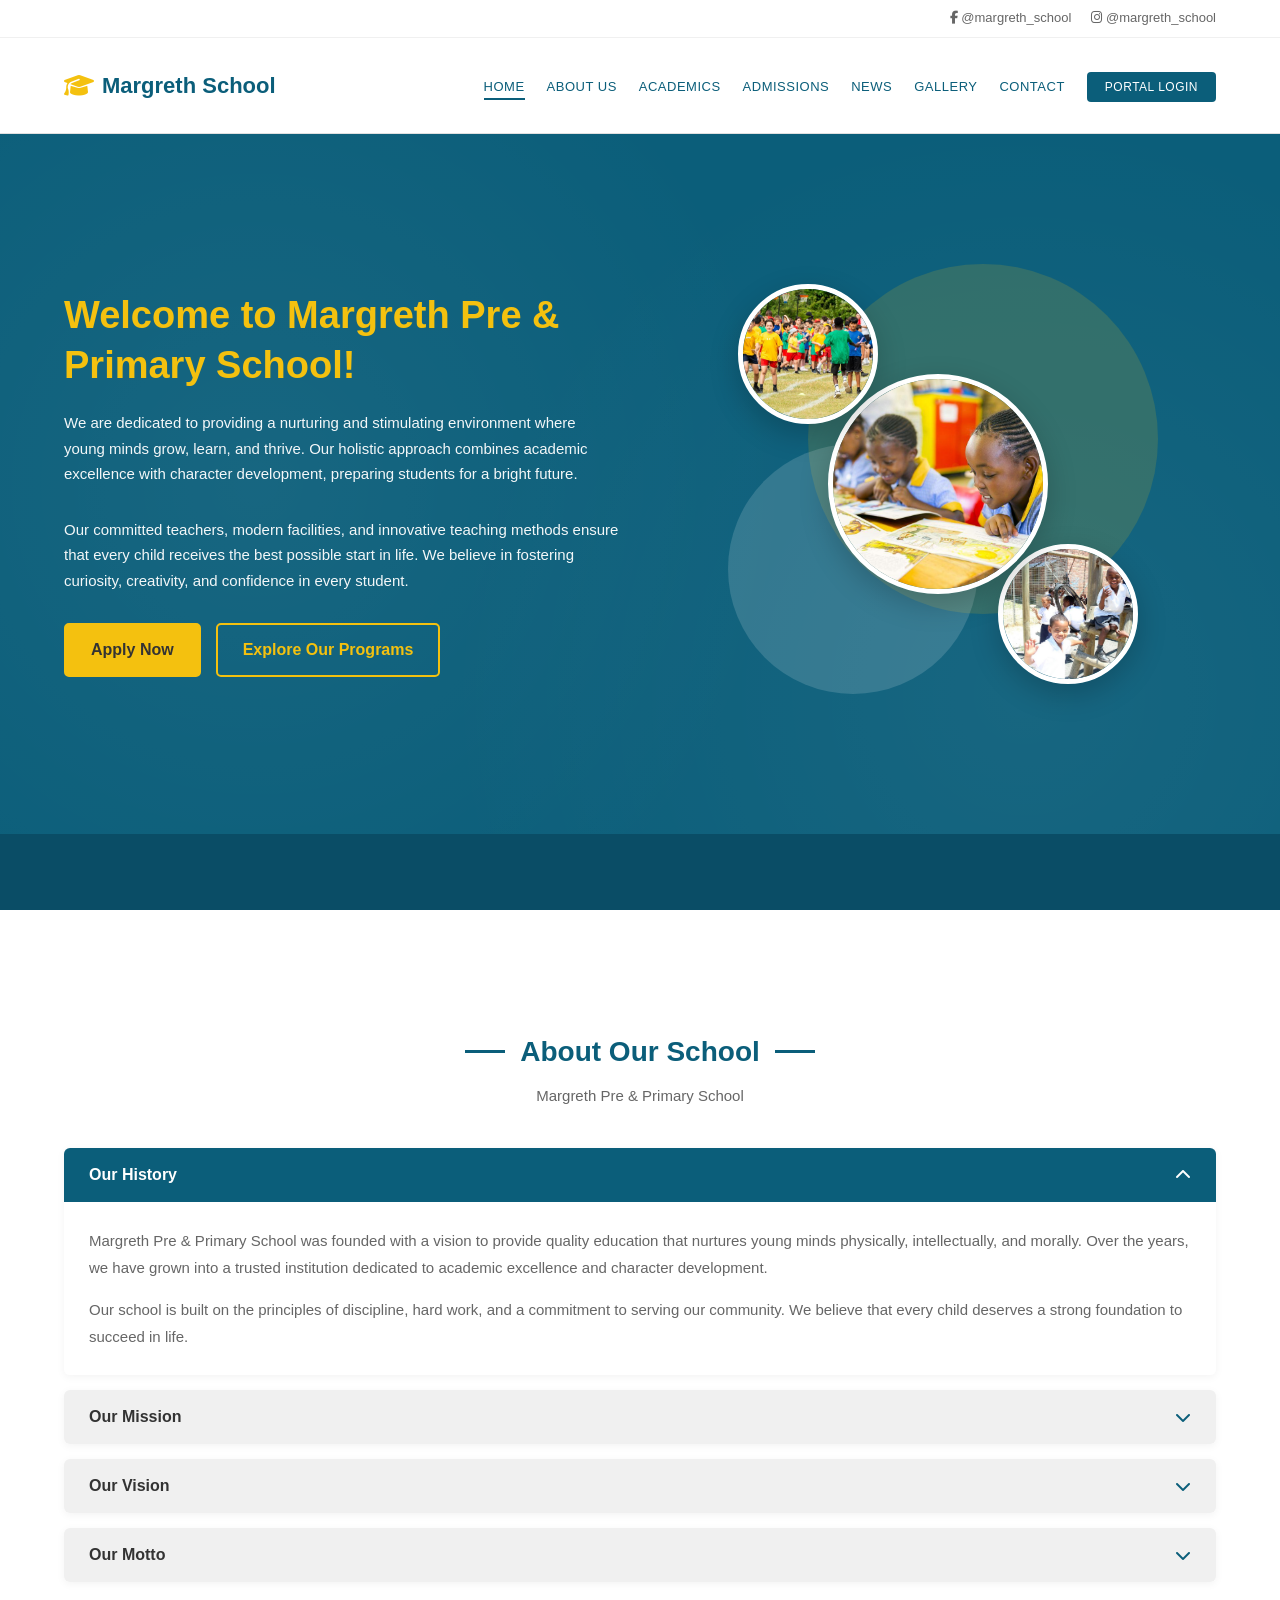
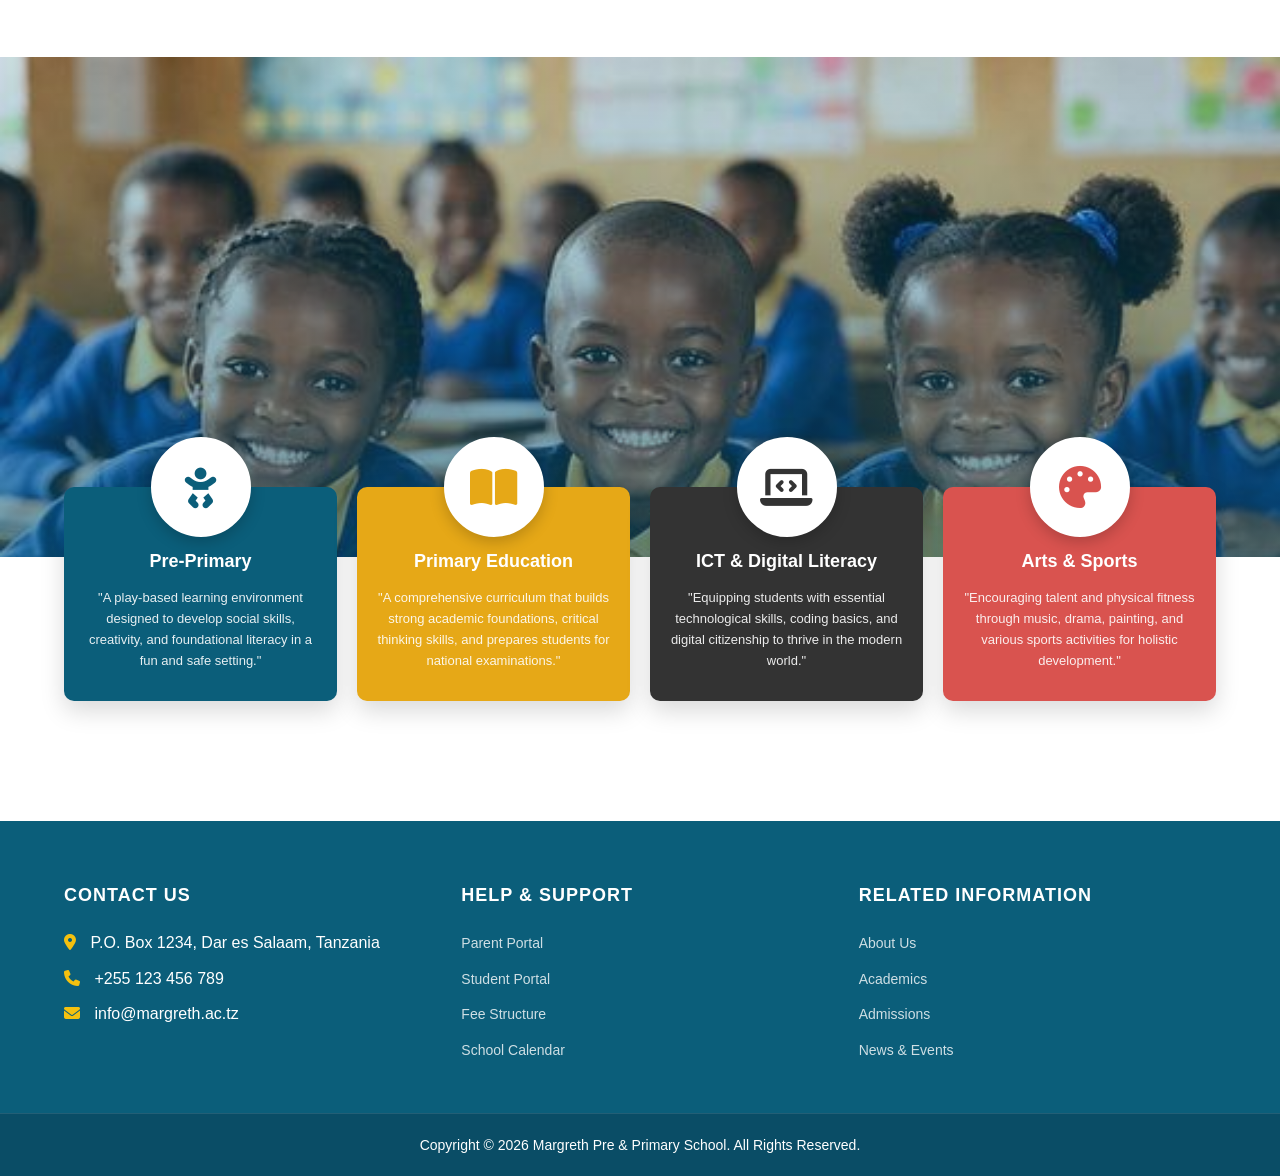
==== commit 6f47b3dc: "Third  Update" ====
--- a/index.html
+++ b/index.html
@@ -151,59 +151,72 @@
                     </div>
                 </div>
 
-                <!-- Item 5: Our Core Values
-                <div class="accordion-item">
-                    <button class="accordion-header">
-                        <span>Our Core Values</span>
-                        <i class="fas fa-chevron-down"></i>
-                    </button>
-                    <div class="accordion-content">
-                        <ul>
-                            <li><strong>Excellence:</strong> Striving for the highest standards in everything we do.</li>
-                            <li><strong>Integrity:</strong> Upholding honesty and strong moral principles.</li>
-                            <li><strong>Respect:</strong> Treating everyone with dignity and kindness.</li>
-                            <li><strong>Responsibility:</strong> Taking ownership of our actions and learning.</li>
-                            <li><strong>Community:</strong> Working together to build a better society.</li>
-                        </ul>
-                    </div>
-                </div> -->
-            </div>
-        </div>
-    </section>
-
-    <!-- FAQ SECTION -->
-    <section class="faq-section">
-        <div class="container">
-            <h2 class="section-title">Frequently Asked Questions</h2>
-            <div class="faq-container">
-                <div class="faq-list">
-                    <div class="faq-item">
-                        <span>What is the admission process?</span>
-                        <i class="fas fa-arrow-right"></i>
-                    </div>
-                    <div class="faq-item">
-                        <span>What are the school fees?</span>
-                        <i class="fas fa-arrow-right"></i>
-                    </div>
-                    <div class="faq-item">
-                        <span>What is the class size?</span>
-                        <i class="fas fa-arrow-right"></i>
-                    </div>
-                    <div class="faq-item">
-                        <span>Do you provide school uniforms?</span>
-                        <i class="fas fa-arrow-right"></i>
-                    </div>
-                    <div class="faq-item">
-                        <span>What extracurricular activities are offered?</span>
-                        <i class="fas fa-arrow-right"></i>
-                    </div>
-                </div>
-                <div class="faq-answer">
-                    <h3>What is the admission process?</h3>
-                    <p>Our admission process is simple and straightforward. Parents are required to fill out an application form, provide previous academic records (if applicable), and submit a copy of the child's birth certificate. Once submitted, we will schedule a brief interview and assessment to ensure the best placement for your child. We welcome students throughout the academic year subject to availability.</p>
-                </div>
-            </div>
-        </div>
+            </div>
+        </div>
+    </section>
+
+   <!-- ACADEMICS SECTION -->
+    <section class="academics-section">
+        
+        <!-- Banner Kubwa ya Juu -->
+        <div class="academics-hero">
+            <img src="images/academics-banner.jpeg" alt="Academics at Margreth Pre & Primary School">
+            <div class="academics-hero-overlay"></div>
+        </div>
+
+        <!-- Cards za Programs (Chini ya Banner) -->
+        <div class="academics-cards-wrapper">
+            <div class="academics-cards">
+                
+                <!-- Card 1: Pre-Primary -->
+                <div class="academic-card card-blue">
+                    <div class="card-circle">
+                        <i class="fas fa-baby"></i>
+                    </div>
+                    <div class="card-body">
+                        <h3>Pre-Primary</h3>
+                        <p>"A play-based learning environment designed to develop social skills, creativity, and foundational literacy in a fun and safe setting."</p>
+                    </div>
+                </div>
+
+                <!-- Card 2: Primary Education -->
+                <div class="academic-card card-yellow">
+                    <div class="card-circle">
+                        <i class="fas fa-book-open"></i>
+                    </div>
+                    <div class="card-body">
+                        <h3>Primary Education</h3>
+                        <p>"A comprehensive curriculum that builds strong academic foundations, critical thinking skills, and prepares students for national examinations."</p>
+                    </div>
+                </div>
+
+                <!-- Card 3: ICT -->
+                <div class="academic-card card-dark">
+                    <div class="card-circle">
+                        <i class="fas fa-laptop-code"></i>
+                    </div>
+                    <div class="card-body">
+                        <h3>ICT & Digital Literacy</h3>
+                        <p>"Equipping students with essential technological skills, coding basics, and digital citizenship to thrive in the modern world."</p>
+                    </div>
+                </div>
+
+                <!-- Card 4: Arts & Sports -->
+                <div class="academic-card card-orange">
+                    <div class="card-circle">
+                        <i class="fas fa-palette"></i>
+                    </div>
+                    <div class="card-body">
+                        <h3>Arts & Sports</h3>
+                        <p>"Encouraging talent and physical fitness through music, drama, painting, and various sports activities for holistic development."</p>
+                    </div>
+                </div>
+
+            </div>
+        </div>
+
+        
+       
     </section>
 
     <!-- FOOTER -->
--- a/css/style.css
+++ b/css/style.css
@@ -626,10 +626,12 @@
     }
 }
 
+
 /* --- ABOUT SECTION (Accordion) --- */
 .about-section {
     padding: 60px 0;
     background-color: var(--white);
+    overflow: hidden; /* Muhimu kwa animation ya card */
 }
 
 .section-subtitle {
@@ -640,20 +642,25 @@
     margin-bottom: 40px;
 }
 
-/* Accordion inatumia upana kamili wa container (sawa na Navbar) */
 .accordion {
     width: 100%;
-    max-width: 1200px; /* Sawa na .container */
+    max-width: 1200px;
     margin: 0 auto;
-}
-
+    position: relative; /* Muhimu kwa animation ya card */
+}
+
+/* --- CARD (Accordion Item) --- */
 .accordion-item {
     margin-bottom: 15px;
     border-radius: 6px;
     overflow: hidden;
     box-shadow: 0 2px 8px rgba(0,0,0,0.05);
-}
-
+    background-color: var(--white);
+    position: relative;
+    transition: transform 0.5s ease, opacity 0.5s ease;
+}
+
+/* Kichwa cha Card */
 .accordion-header {
     width: 100%;
     background-color: #f0f0f0;
@@ -691,21 +698,59 @@
     transform: rotate(180deg);
 }
 
-/* Content ya Accordion - Ghafla (Hakuna Transition) */
+/* --- Content ya Card --- */
 .accordion-content {
     max-height: 0;
     overflow: hidden;
     background-color: var(--white);
     padding: 0 25px;
-    /* Hakuna transition hapa - inafungua na kufunga ghafla */
+    opacity: 0;
+    transition: max-height 0.4s ease, opacity 0.4s ease, padding 0.4s ease;
 }
 
 .accordion-item.active .accordion-content {
-    max-height: none; /* Inaruhusu content yote kuonekana */
+    max-height: 1000px;
     padding: 25px;
-}
-
-
+    opacity: 1;
+}
+
+/* --- CARD ANIMATIONS (Slide to Right / Slide from Left) --- */
+
+/* Card inayofungwa: Inatoka kwenda kulia */
+.accordion-item.closing {
+    animation: cardSlideOutRight 0.5s ease forwards;
+}
+
+/* Card inayofunguliwa: Inaingia kutoka kushoto */
+.accordion-item.opening {
+    animation: cardSlideInLeft 0.5s ease forwards;
+}
+
+/* Keyframes: Card inatoka kwenda kulia */
+@keyframes cardSlideOutRight {
+    0% {
+        transform: translateX(0);
+        opacity: 1;
+    }
+    100% {
+        transform: translateX(150%);
+        opacity: 0;
+    }
+}
+
+/* Keyframes: Card inaingia kutoka kushoto */
+@keyframes cardSlideInLeft {
+    0% {
+        transform: translateX(-150%);
+        opacity: 0;
+    }
+    100% {
+        transform: translateX(0);
+        opacity: 1;
+    }
+}
+
+/* Content Text */
 .accordion-content p {
     color: var(--text-light);
     font-size: 15px;
@@ -732,6 +777,309 @@
 
 .accordion-content ul li strong {
     color: var(--primary-blue);
+}
+
+
+
+
+/* --- ACADEMICS SECTION --- */
+.academics-section {
+    padding: 60px 0;
+    background-color: var(--white);
+    overflow: hidden;
+}
+
+/* --- Banner Kubwa ya Academics --- */
+.academics-banner {
+    position: relative;
+    width: 100%;
+    height: 400px;
+    overflow: hidden;
+    margin-bottom: 60px;
+}
+
+.academics-banner img {
+    width: 100%;
+    height: 100%;
+    object-fit: cover;
+    transition: transform 0.5s ease;
+}
+
+.academics-banner:hover img {
+    transform: scale(1.05);
+}
+
+.banner-overlay {
+    position: absolute;
+    top: 0;
+    left: 0;
+    width: 100%;
+    height: 100%;
+    background: linear-gradient(to right, rgba(11, 94, 122, 0.9), rgba(11, 94, 122, 0.4));
+    display: flex;
+    flex-direction: column;
+    justify-content: center;
+    padding: 0 10%;
+    color: var(--white);
+}
+
+.banner-overlay h3 {
+    font-size: 36px;
+    margin-bottom: 15px;
+    color: var(--accent-yellow);
+    max-width: 600px;
+    line-height: 1.3;
+}
+
+.banner-overlay p {
+    font-size: 16px;
+    max-width: 600px;
+    line-height: 1.7;
+    opacity: 0.95;
+}
+
+/* --- Accordion ya Academics --- */
+.academics-accordion {
+    width: 100%;
+    max-width: 1200px;
+    margin: 0 auto;
+}
+
+/* Icon kwenye kichwa cha accordion */
+.accordion-header span i {
+    margin-right: 12px;
+    color: var(--accent-yellow);
+    font-size: 18px;
+}
+
+.accordion-item.active .accordion-header span i {
+    color: var(--accent-yellow);
+}
+
+
+
+/* --- ACADEMICS SECTION --- */
+.academics-section {
+    padding: 0 0 60px;
+    background-color: var(--white);
+    overflow: hidden;
+}
+
+/* --- Banner Kubwa ya Juu --- */
+.academics-hero {
+    position: relative;
+    width: 100%;
+    height: 500px;
+    overflow: hidden;
+    margin-bottom: 0;
+}
+
+.academics-hero img {
+    width: 100%;
+    height: 100%;
+    object-fit: cover;
+    object-position: center top;
+}
+
+.academics-hero-overlay {
+    position: absolute;
+    top: 0;
+    left: 0;
+    width: 100%;
+    height: 100%;
+    background: linear-gradient(to bottom, rgba(11, 94, 122, 0.2), rgba(11, 94, 122, 0.6));
+}
+
+/* --- Cards za Programs (Zinazopanda juu ya Banner) --- */
+.academics-cards-wrapper {
+    position: relative;
+    margin-top: -120px; /* Inapanda juu ya banner */
+    z-index: 10;
+    padding: 0 5%;
+}
+
+.academics-cards {
+    display: grid;
+    grid-template-columns: repeat(4, 1fr);
+    gap: 20px;
+    max-width: 1300px;
+    margin: 0 auto;
+}
+
+/* Kila Card ya Academic */
+.academic-card {
+    background-color: var(--primary-blue);
+    border-radius: 10px;
+    text-align: center;
+    padding: 60px 20px 30px;
+    position: relative;
+    box-shadow: 0 10px 25px rgba(0,0,0,0.15);
+    transition: transform 0.3s ease, box-shadow 0.3s ease;
+    margin-top: 50px; /* Nafasi kwa ajili ya duara */
+}
+
+.academic-card:hover {
+    transform: translateY(-10px);
+    box-shadow: 0 15px 35px rgba(0,0,0,0.25);
+}
+
+/* Duara la Icon Juu ya Card */
+.card-circle {
+    position: absolute;
+    top: -50px;
+    left: 50%;
+    transform: translateX(-50%);
+    width: 100px;
+    height: 100px;
+    border-radius: 50%;
+    display: flex;
+    justify-content: center;
+    align-items: center;
+    background-color: var(--white);
+    box-shadow: 0 5px 15px rgba(0,0,0,0.2);
+    border: 5px solid var(--white);
+    transition: transform 0.3s ease;
+}
+
+.academic-card:hover .card-circle {
+    transform: translateX(-50%) scale(1.1);
+}
+
+.card-circle i {
+    font-size: 42px;
+}
+
+/* Rangi za Kila Card */
+.card-blue {
+    background-color: #0b5e7a;
+}
+.card-blue .card-circle i {
+    color: #0b5e7a;
+}
+
+.card-yellow {
+    background-color: #e6a817;
+}
+.card-yellow .card-circle i {
+    color: #e6a817;
+}
+
+.card-dark {
+    background-color: #333333;
+}
+.card-dark .card-circle i {
+    color: #333333;
+}
+
+.card-orange {
+    background-color: #d9534f;
+}
+.card-orange .card-circle i {
+    color: #d9534f;
+}
+
+/* Maudhui ya Card */
+.card-body h3 {
+    color: var(--white);
+    font-size: 18px;
+    margin-bottom: 12px;
+    font-weight: 600;
+}
+
+.card-body p {
+    color: var(--white);
+    font-size: 13px;
+    line-height: 1.6;
+    opacity: 0.9;
+}
+
+/* --- RESPONSIVE DESIGN KWA ACADEMICS --- */
+@media (max-width: 992px) {
+    .academics-hero {
+        height: 350px;
+    }
+    .academics-cards {
+        grid-template-columns: repeat(2, 1fr);
+        gap: 15px;
+    }
+    .academics-cards-wrapper {
+        margin-top: -80px;
+    }
+    .card-circle {
+        width: 80px;
+        height: 80px;
+        top: -40px;
+    }
+    .card-circle i {
+        font-size: 34px;
+    }
+    .academic-card {
+        padding: 50px 15px 25px;
+    }
+}
+
+@media (max-width: 768px) {
+    .academics-hero {
+        height: 250px;
+    }
+    .academics-cards {
+        grid-template-columns: 1fr;
+        gap: 15px;
+    }
+    .academics-cards-wrapper {
+        margin-top: -60px;
+        padding: 0 20px;
+    }
+    .academic-card {
+        margin-top: 40px;
+    }
+    .card-circle {
+        width: 70px;
+        height: 70px;
+        top: -35px;
+    }
+    .card-circle i {
+        font-size: 28px;
+    }
+    .card-body h3 {
+        font-size: 16px;
+    }
+    .card-body p {
+        font-size: 12px;
+    }
+}
+
+
+/* --- RESPONSIVE DESIGN KWA ACADEMICS --- */
+@media (max-width: 992px) {
+    .academics-banner {
+        height: 300px;
+    }
+    .banner-overlay {
+        padding: 0 5%;
+    }
+    .banner-overlay h3 {
+        font-size: 26px;
+    }
+    .banner-overlay p {
+        font-size: 14px;
+    }
+}
+
+@media (max-width: 768px) {
+    .academics-banner {
+        height: 250px;
+    }
+    .banner-overlay h3 {
+        font-size: 20px;
+    }
+    .banner-overlay p {
+        font-size: 13px;
+    }
+    .accordion-header span i {
+        font-size: 15px;
+        margin-right: 8px;
+    }
 }
 
 
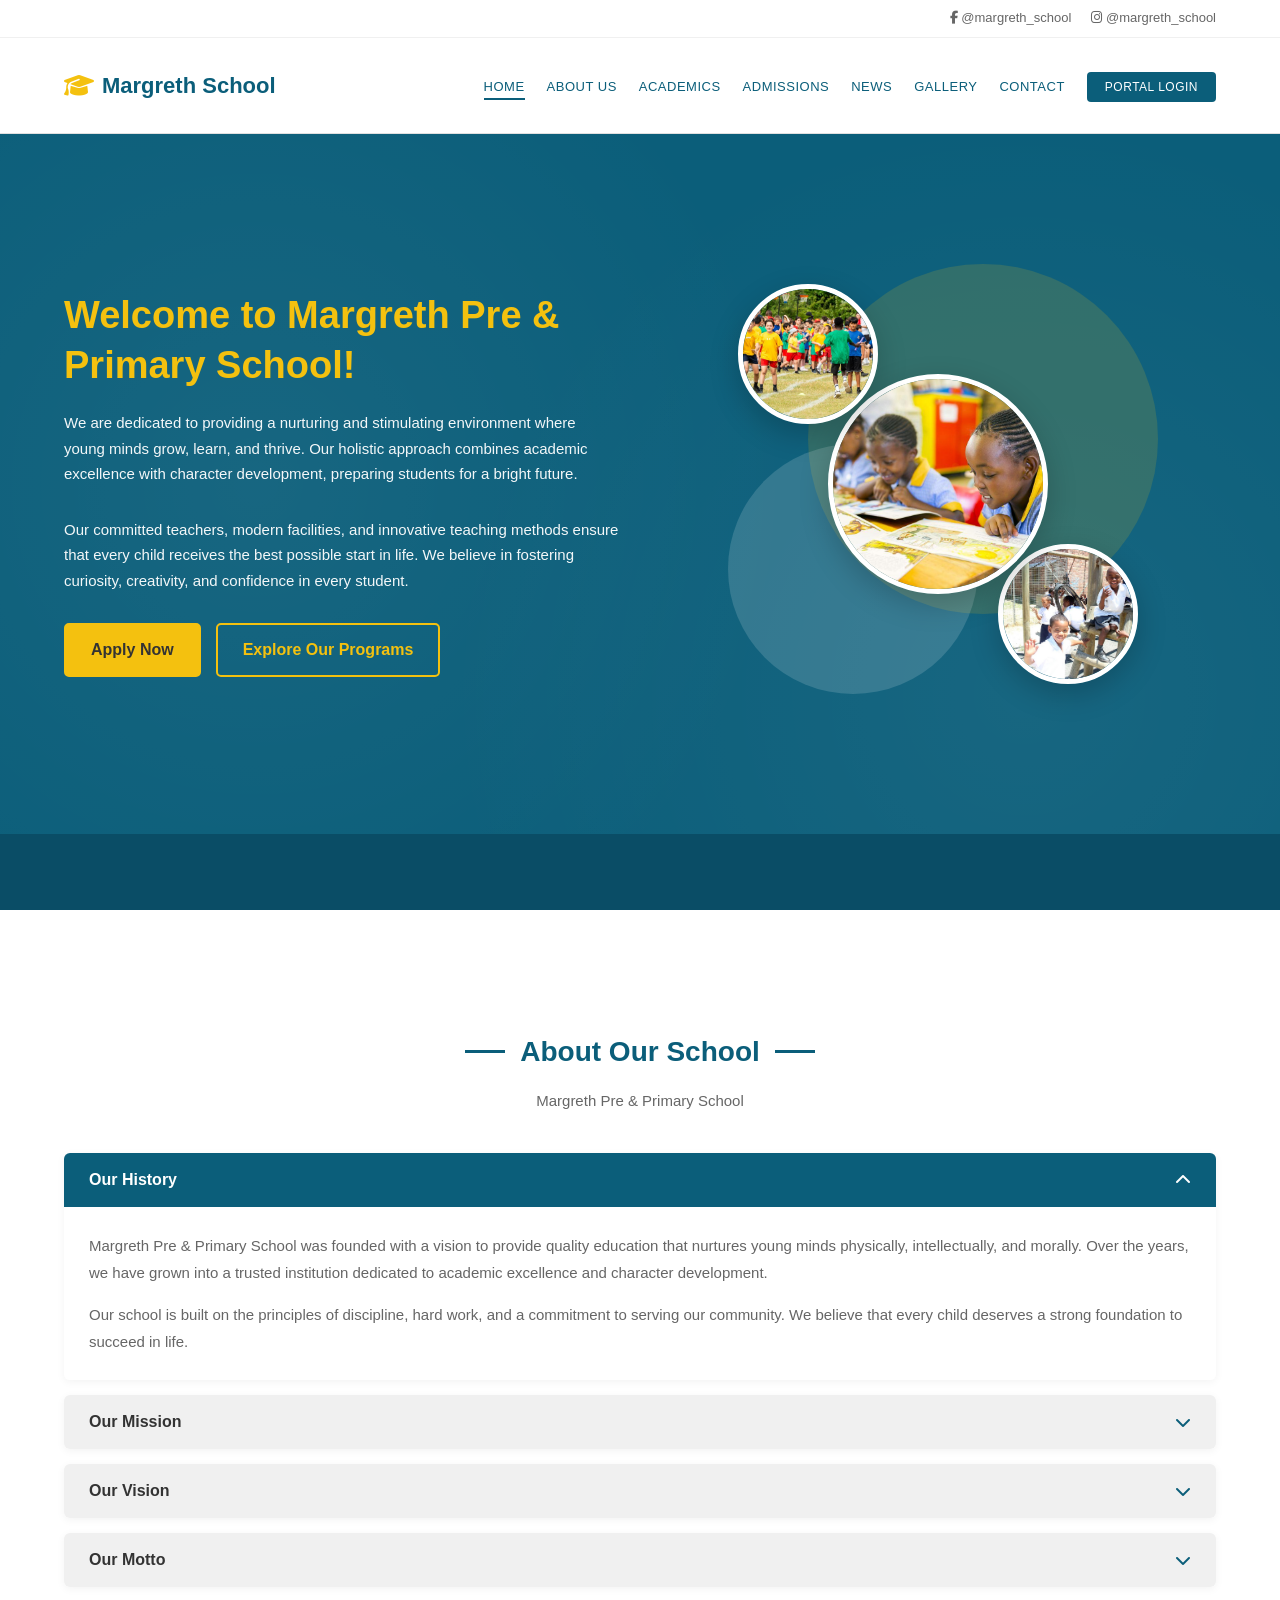
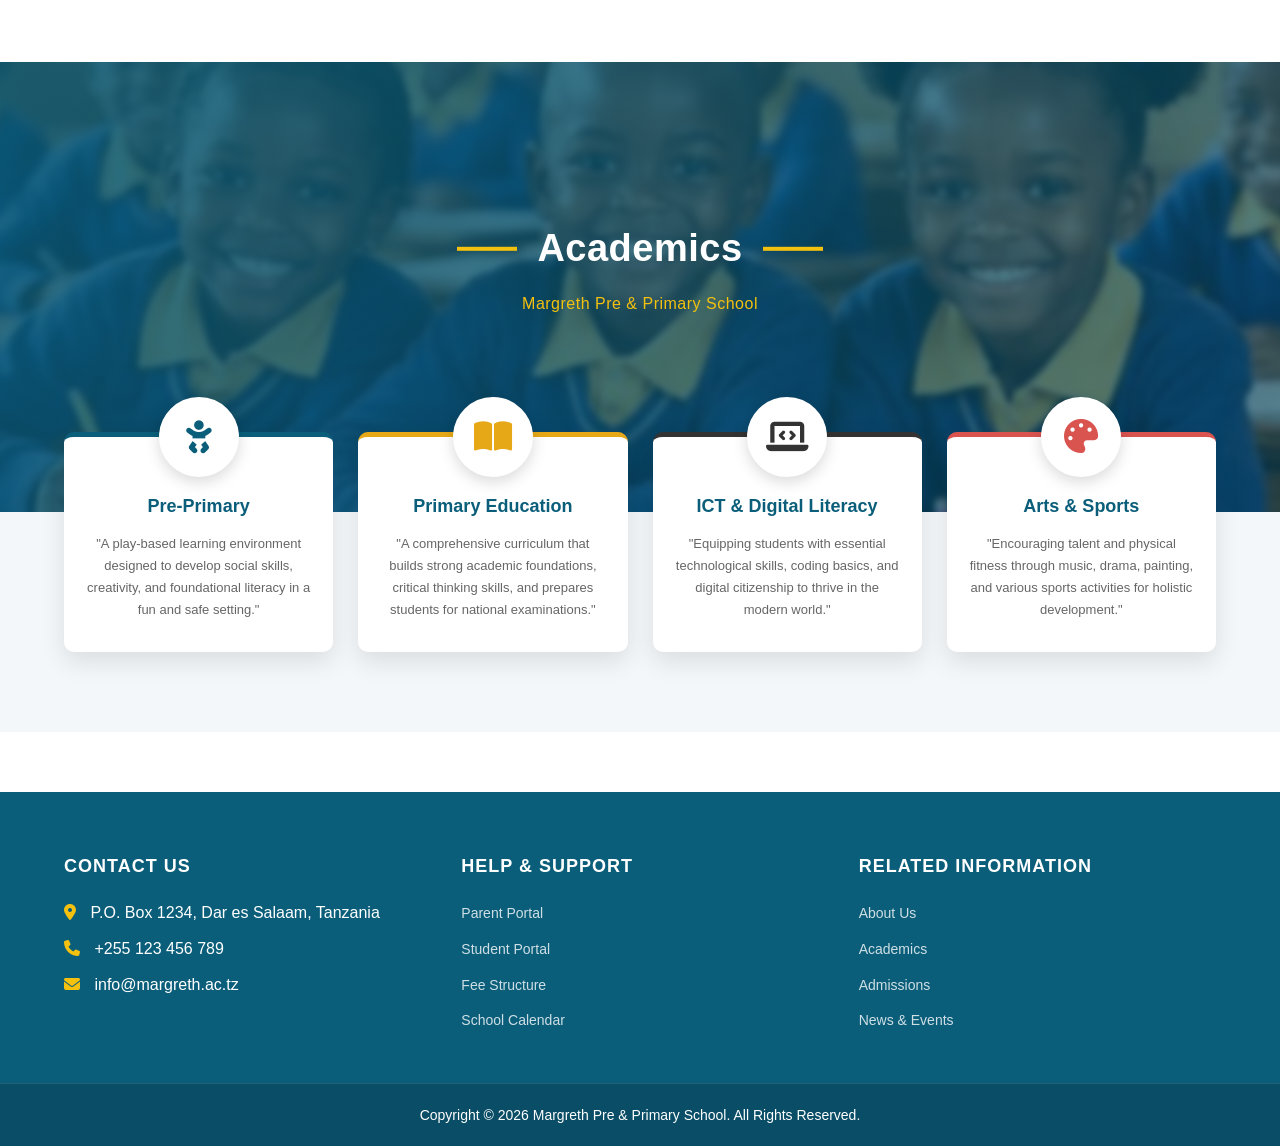
==== commit b4af7d39: "Fourth  Update" ====
--- a/index.html
+++ b/index.html
@@ -155,69 +155,74 @@
         </div>
     </section>
 
-   <!-- ACADEMICS SECTION -->
-    <section class="academics-section">
+  <!-- ACADEMICS SECTION -->
+<section class="academics-section">
+    
+    <!-- Banner Kubwa ya Juu (Na Section Title Juu Yake) -->
+    <div class="academics-hero">
+        <img src="images/academics-banner.jpeg" alt="Academics at Margreth Pre & Primary School">
+        <div class="academics-hero-overlay"></div>
         
-        <!-- Banner Kubwa ya Juu -->
-        <div class="academics-hero">
-            <img src="images/academics-banner.jpeg" alt="Academics at Margreth Pre & Primary School">
-            <div class="academics-hero-overlay"></div>
-        </div>
-
-        <!-- Cards za Programs (Chini ya Banner) -->
-        <div class="academics-cards-wrapper">
-            <div class="academics-cards">
-                
-                <!-- Card 1: Pre-Primary -->
-                <div class="academic-card card-blue">
-                    <div class="card-circle">
-                        <i class="fas fa-baby"></i>
-                    </div>
-                    <div class="card-body">
-                        <h3>Pre-Primary</h3>
-                        <p>"A play-based learning environment designed to develop social skills, creativity, and foundational literacy in a fun and safe setting."</p>
-                    </div>
-                </div>
-
-                <!-- Card 2: Primary Education -->
-                <div class="academic-card card-yellow">
-                    <div class="card-circle">
-                        <i class="fas fa-book-open"></i>
-                    </div>
-                    <div class="card-body">
-                        <h3>Primary Education</h3>
-                        <p>"A comprehensive curriculum that builds strong academic foundations, critical thinking skills, and prepares students for national examinations."</p>
-                    </div>
-                </div>
-
-                <!-- Card 3: ICT -->
-                <div class="academic-card card-dark">
-                    <div class="card-circle">
-                        <i class="fas fa-laptop-code"></i>
-                    </div>
-                    <div class="card-body">
-                        <h3>ICT & Digital Literacy</h3>
-                        <p>"Equipping students with essential technological skills, coding basics, and digital citizenship to thrive in the modern world."</p>
-                    </div>
-                </div>
-
-                <!-- Card 4: Arts & Sports -->
-                <div class="academic-card card-orange">
-                    <div class="card-circle">
-                        <i class="fas fa-palette"></i>
-                    </div>
-                    <div class="card-body">
-                        <h3>Arts & Sports</h3>
-                        <p>"Encouraging talent and physical fitness through music, drama, painting, and various sports activities for holistic development."</p>
-                    </div>
-                </div>
-
-            </div>
-        </div>
-
-        
-       
-    </section>
+        <!-- Section Title Juu ya Picha -->
+       <div class="academics-hero-content">
+            <h2 class="section-title-light">Academics</h2>
+            <p class="section-subtitle-light">Margreth Pre & Primary School</p>
+        </div>
+    </div>
+
+    <!-- Cards za Programs (Chini ya Banner) -->
+    <div class="academics-cards-wrapper">
+        <div class="academics-cards">
+            
+            <!-- Card 1: Pre-Primary -->
+            <div class="academic-card card-blue">
+                <div class="card-circle">
+                    <i class="fas fa-baby"></i>
+                </div>
+                <div class="card-body">
+                    <h3>Pre-Primary</h3>
+                    <p>"A play-based learning environment designed to develop social skills, creativity, and foundational literacy in a fun and safe setting."</p>
+                </div>
+            </div>
+
+            <!-- Card 2: Primary Education -->
+            <div class="academic-card card-yellow">
+                <div class="card-circle">
+                    <i class="fas fa-book-open"></i>
+                </div>
+                <div class="card-body">
+                    <h3>Primary Education</h3>
+                    <p>"A comprehensive curriculum that builds strong academic foundations, critical thinking skills, and prepares students for national examinations."</p>
+                </div>
+            </div>
+
+            <!-- Card 3: ICT -->
+            <div class="academic-card card-dark">
+                <div class="card-circle">
+                    <i class="fas fa-laptop-code"></i>
+                </div>
+                <div class="card-body">
+                    <h3>ICT & Digital Literacy</h3>
+                    <p>"Equipping students with essential technological skills, coding basics, and digital citizenship to thrive in the modern world."</p>
+                </div>
+            </div>
+
+            <!-- Card 4: Arts & Sports -->
+            <div class="academic-card card-orange">
+                <div class="card-circle">
+                    <i class="fas fa-palette"></i>
+                </div>
+                <div class="card-body">
+                    <h3>Arts & Sports</h3>
+                    <p>"Encouraging talent and physical fitness through music, drama, painting, and various sports activities for holistic development."</p>
+                </div>
+            </div>
+
+        </div>
+    </div>
+
+</section>
+
 
     <!-- FOOTER -->
     <footer>
--- a/css/style.css
+++ b/css/style.css
@@ -62,7 +62,7 @@
     color: var(--primary-blue);
 }
 
-/* --- HEADER (Nafasi kubwa kama eGA) --- */
+/* --- HEADER --- */
 header {
     background-color: var(--white);
     padding: 30px 0;
@@ -92,7 +92,7 @@
     font-size: 24px;
 }
 
-/* --- NAVIGATION LINKS (Font ndogo, nafasi kubwa) --- */
+/* --- NAVIGATION LINKS --- */
 nav ul {
     display: flex;
     gap: 22px;
@@ -110,7 +110,6 @@
     text-transform: uppercase;
 }
 
-/* Hover & Active: Mstari mwembamba wa chini */
 nav ul li a::after {
     content: '';
     position: absolute;
@@ -127,7 +126,6 @@
     width: 100%;
 }
 
-/* Button ya Portal Login */
 nav ul li a.btn-login {
     color: var(--white) !important;
     padding: 8px 18px;
@@ -147,15 +145,14 @@
     background-color: var(--secondary-blue);
 }
 
-/* --- HERO SECTION (Full Screen - Imehesabiwa na Banner) --- */
+/* --- HERO SECTION --- */
 .hero {
     background-color: var(--primary-blue);
     color: var(--white);
-    /* Tunatoa urefu wa navbar (120px) na banner (80px) ili wote wakae screen moja */
     min-height: calc(100vh - 200px);
     display: flex;
     align-items: center;
-    padding: 30px 0; /* Padding imepunguzwa zaidi */
+    padding: 30px 0;
     position: relative;
     overflow: hidden;
     background-image: radial-gradient(circle at 20% 50%, rgba(255,255,255,0.05) 0%, transparent 50%),
@@ -227,7 +224,7 @@
     color: var(--text-dark);
 }
 
-/* --- HERO COLLAGE (Picha kwenye Maumbo) --- */
+/* --- HERO COLLAGE --- */
 .hero-image {
     flex: 1;
     display: flex;
@@ -312,12 +309,11 @@
     left: -10px;
 }
 
-/* --- PROMO BANNER (Marquee - Nyembamba kama Navbar) --- */
-
+/* --- PROMO BANNER (Marquee) --- */
 .promo-banner {
     background-color: var(--secondary-blue);
     color: var(--white);
-    padding: 25px 0; /* Height imeongezwa kutoka 15px hadi 25px */
+    padding: 25px 0;
     overflow: hidden;
     position: relative;
     z-index: 10;
@@ -348,20 +344,15 @@
     margin-right: 8px;
 }
 
-/* Animation ya kutembea kushoto */
 @keyframes scroll-left {
-    0% {
-        transform: translateX(0);
-    }
-    100% {
-        transform: translateX(-100%);
-    }
+    0% { transform: translateX(0); }
+    100% { transform: translateX(-100%); }
 }
 
 /* --- SECTION TITLES --- */
 .section-title {
     text-align: center;
-    margin: 60px 0 40px;
+    margin: 60px 0 15px;
     font-size: 28px;
     color: var(--primary-blue);
     position: relative;
@@ -379,6 +370,45 @@
     background-color: var(--primary-blue);
 }
 
+.section-subtitle {
+    text-align: center;
+    color: var(--text-light);
+    font-size: 15px;
+    margin-bottom: 40px;
+}
+
+/* --- SECTION TITLES LIGHT (Juu ya Picha) --- */
+.section-title-light {
+    font-size: 38px;
+    color: var(--white);
+    font-weight: 700;
+    display: flex;
+    align-items: center;
+    justify-content: center;
+    gap: 20px;
+    margin-top: -40px;
+    margin-bottom: 12px;
+    text-transform: capitalize;
+    letter-spacing: 0.5px;
+}
+
+.section-title-light::before, 
+.section-title-light::after {
+    content: '';
+    display: block;
+    width: 60px;
+    height: 4px;
+    background-color: var(--accent-yellow);
+}
+
+.section-subtitle-light {
+    color: var(--accent-yellow);
+    font-size: 16px;
+    letter-spacing: 0.5px;
+    text-transform: capitalize;
+    font-weight: 500;
+}
+
 /* --- CARDS GRID --- */
 .grid-cards {
     display: grid;
@@ -430,226 +460,20 @@
     margin-bottom: 60px;
 }
 
-/* --- FAQ SECTION --- */
-.faq-section {
-    background-color: var(--light-bg);
-    padding: 60px 0;
-}
-
-.faq-container {
-    display: flex;
-    gap: 40px;
-    background-color: var(--white);
-    border-radius: 10px;
-    overflow: hidden;
-    box-shadow: 0 5px 15px rgba(0,0,0,0.05);
-}
-
-.faq-list {
-    flex: 1;
-    padding: 30px;
-    border-right: 1px solid #eee;
-}
-
-.faq-item {
-    padding: 15px 0;
-    border-bottom: 1px solid #eee;
-    display: flex;
-    justify-content: space-between;
-    align-items: center;
-    cursor: pointer;
-}
-
-.faq-item:last-child {
-    border-bottom: none;
-}
-
-.faq-item span {
-    font-weight: 500;
-    color: var(--text-dark);
-}
-
-.faq-item i {
-    color: var(--primary-blue);
-}
-
-.faq-answer {
-    flex: 1.5;
-    padding: 30px;
-    background-color: var(--light-bg);
-}
-
-.faq-answer h3 {
-    color: var(--primary-blue);
-    margin-bottom: 15px;
-}
-
-.faq-answer p {
-    color: var(--text-light);
-    font-size: 15px;
-}
-
-/* --- FORMS (For Contact & Admissions) --- */
-.form-container {
-    background-color: var(--white);
-    padding: 40px;
-    border-radius: 10px;
-    box-shadow: 0 5px 15px rgba(0,0,0,0.05);
-    max-width: 800px;
-    margin: 0 auto 60px;
-}
-
-.form-group {
-    margin-bottom: 20px;
-}
-
-.form-group label {
-    display: block;
-    margin-bottom: 8px;
-    font-weight: 500;
-    color: var(--primary-blue);
-}
-
-.form-group input, 
-.form-group textarea, 
-.form-group select {
-    width: 100%;
-    padding: 12px;
-    border: 1px solid #ddd;
-    border-radius: 5px;
-    font-family: var(--font-main);
-    font-size: 15px;
-}
-
-.form-group input:focus, 
-.form-group textarea:focus {
-    outline: none;
-    border-color: var(--primary-blue);
-    box-shadow: 0 0 5px rgba(11, 94, 122, 0.2);
-}
-
-/* --- FOOTER --- */
-footer {
-    background-color: var(--primary-blue);
-    color: var(--white);
-    padding: 60px 0 0;
-    margin-top: 60px;
-}
-
-.footer-grid {
-    display: grid;
-    grid-template-columns: repeat(auto-fit, minmax(250px, 1fr));
-    gap: 40px;
-    margin-bottom: 40px;
-}
-
-.footer-col h4 {
-    font-size: 18px;
-    margin-bottom: 20px;
-    text-transform: uppercase;
-    letter-spacing: 1px;
-}
-
-.footer-col ul li {
-    margin-bottom: 10px;
-}
-
-.footer-col ul li a {
-    font-size: 14px;
-    opacity: 0.8;
-    transition: opacity 0.3s;
-}
-
-.footer-col ul li a:hover {
-    opacity: 1;
-    color: var(--accent-yellow);
-}
-
-.footer-col ul li i {
-    margin-right: 10px;
-    color: var(--accent-yellow);
-}
-
-.footer-bottom {
-    background-color: var(--secondary-blue);
-    padding: 20px 0;
-    text-align: center;
-    font-size: 14px;
-    border-top: 1px solid rgba(255,255,255,0.1);
-}
-
-/* --- RESPONSIVE DESIGN --- */
-@media (max-width: 992px) {
-    header {
-        padding: 20px 0;
-    }
-    .hero {
-        min-height: auto; /* Kwenye tablet, hairuhusiwi kujaa screen yote */
-        padding: 50px 0;
-    }
-    .hero .container { 
-        flex-direction: column; 
-        text-align: center; 
-    }
-    .hero-content {
-        max-width: 100%;
-    }
-    .hero-content h1 { 
-        font-size: 30px; 
-    }
-    .hero-content p {
-        font-size: 14px;
-        margin: 0 auto 30px;
-    }
-    .hero-buttons { 
-        justify-content: center; 
-    }
-    .hero-image {
-        min-height: 350px;
-        margin-top: 30px;
-    }
-    .hero-collage {
-        width: 320px;
-        height: 320px;
-    }
-    .circle-1 { width: 180px; height: 180px; }
-    .circle-2 { width: 110px; height: 110px; }
-    .circle-3 { width: 110px; height: 110px; }
-    .bg-1 { width: 280px; height: 280px; }
-    .bg-2 { width: 200px; height: 200px; }
-    .faq-container { 
-        flex-direction: column; 
-    }
-    .faq-list { 
-        border-right: none; 
-        border-bottom: 1px solid #eee; 
-    }
-}
-
-
 /* --- ABOUT SECTION (Accordion) --- */
 .about-section {
     padding: 60px 0;
     background-color: var(--white);
-    overflow: hidden; /* Muhimu kwa animation ya card */
-}
-
-.section-subtitle {
-    text-align: center;
-    color: var(--text-light);
-    font-size: 15px;
-    margin-top: -30px;
-    margin-bottom: 40px;
+    overflow: hidden;
 }
 
 .accordion {
     width: 100%;
     max-width: 1200px;
     margin: 0 auto;
-    position: relative; /* Muhimu kwa animation ya card */
-}
-
-/* --- CARD (Accordion Item) --- */
+    position: relative;
+}
+
 .accordion-item {
     margin-bottom: 15px;
     border-radius: 6px;
@@ -660,7 +484,6 @@
     transition: transform 0.5s ease, opacity 0.5s ease;
 }
 
-/* Kichwa cha Card */
 .accordion-header {
     width: 100%;
     background-color: #f0f0f0;
@@ -687,7 +510,6 @@
     color: var(--primary-blue);
 }
 
-/* Rangi ya bluu kwa kichwa kilichofunguliwa */
 .accordion-item.active .accordion-header {
     background-color: var(--primary-blue);
     color: var(--white);
@@ -698,7 +520,6 @@
     transform: rotate(180deg);
 }
 
-/* --- Content ya Card --- */
 .accordion-content {
     max-height: 0;
     overflow: hidden;
@@ -714,43 +535,24 @@
     opacity: 1;
 }
 
-/* --- CARD ANIMATIONS (Slide to Right / Slide from Left) --- */
-
-/* Card inayofungwa: Inatoka kwenda kulia */
 .accordion-item.closing {
     animation: cardSlideOutRight 0.5s ease forwards;
 }
 
-/* Card inayofunguliwa: Inaingia kutoka kushoto */
 .accordion-item.opening {
     animation: cardSlideInLeft 0.5s ease forwards;
 }
 
-/* Keyframes: Card inatoka kwenda kulia */
 @keyframes cardSlideOutRight {
-    0% {
-        transform: translateX(0);
-        opacity: 1;
-    }
-    100% {
-        transform: translateX(150%);
-        opacity: 0;
-    }
-}
-
-/* Keyframes: Card inaingia kutoka kushoto */
+    0% { transform: translateX(0); opacity: 1; }
+    100% { transform: translateX(150%); opacity: 0; }
+}
+
 @keyframes cardSlideInLeft {
-    0% {
-        transform: translateX(-150%);
-        opacity: 0;
-    }
-    100% {
-        transform: translateX(0);
-        opacity: 1;
-    }
-}
-
-/* Content Text */
+    0% { transform: translateX(-150%); opacity: 0; }
+    100% { transform: translateX(0); opacity: 1; }
+}
+
 .accordion-content p {
     color: var(--text-light);
     font-size: 15px;
@@ -779,106 +581,27 @@
     color: var(--primary-blue);
 }
 
-
-
-
 /* --- ACADEMICS SECTION --- */
 .academics-section {
-    padding: 60px 0;
-    background-color: var(--white);
+    padding: 0 0 80px;
+    background-color: var(--light-bg);
     overflow: hidden;
 }
 
-/* --- Banner Kubwa ya Academics --- */
-.academics-banner {
+.academics-hero {
     position: relative;
     width: 100%;
-    height: 400px;
+    height: 450px;
     overflow: hidden;
-    margin-bottom: 60px;
-}
-
-.academics-banner img {
-    width: 100%;
-    height: 100%;
-    object-fit: cover;
-    transition: transform 0.5s ease;
-}
-
-.academics-banner:hover img {
-    transform: scale(1.05);
-}
-
-.banner-overlay {
-    position: absolute;
-    top: 0;
-    left: 0;
-    width: 100%;
-    height: 100%;
-    background: linear-gradient(to right, rgba(11, 94, 122, 0.9), rgba(11, 94, 122, 0.4));
-    display: flex;
-    flex-direction: column;
-    justify-content: center;
-    padding: 0 10%;
-    color: var(--white);
-}
-
-.banner-overlay h3 {
-    font-size: 36px;
-    margin-bottom: 15px;
-    color: var(--accent-yellow);
-    max-width: 600px;
-    line-height: 1.3;
-}
-
-.banner-overlay p {
-    font-size: 16px;
-    max-width: 600px;
-    line-height: 1.7;
-    opacity: 0.95;
-}
-
-/* --- Accordion ya Academics --- */
-.academics-accordion {
-    width: 100%;
-    max-width: 1200px;
-    margin: 0 auto;
-}
-
-/* Icon kwenye kichwa cha accordion */
-.accordion-header span i {
-    margin-right: 12px;
-    color: var(--accent-yellow);
-    font-size: 18px;
-}
-
-.accordion-item.active .accordion-header span i {
-    color: var(--accent-yellow);
-}
-
-
-
-/* --- ACADEMICS SECTION --- */
-.academics-section {
-    padding: 0 0 60px;
-    background-color: var(--white);
-    overflow: hidden;
-}
-
-/* --- Banner Kubwa ya Juu --- */
-.academics-hero {
-    position: relative;
-    width: 100%;
-    height: 500px;
-    overflow: hidden;
-    margin-bottom: 0;
 }
 
 .academics-hero img {
     width: 100%;
     height: 100%;
     object-fit: cover;
-    object-position: center top;
+    object-position: center;
+    filter: blur(3px) brightness(0.7);
+    transform: scale(1.05);
 }
 
 .academics-hero-overlay {
@@ -887,13 +610,24 @@
     left: 0;
     width: 100%;
     height: 100%;
-    background: linear-gradient(to bottom, rgba(11, 94, 122, 0.2), rgba(11, 94, 122, 0.6));
-}
-
-/* --- Cards za Programs (Zinazopanda juu ya Banner) --- */
+    background: linear-gradient(135deg, rgba(11, 94, 122, 0.85), rgba(11, 94, 122, 0.5));
+    z-index: 1;
+}
+
+.academics-hero-content {
+    position: absolute;
+    top: 50%;
+    left: 50%;
+    transform: translate(-50%, -50%);
+    text-align: center;
+    z-index: 2;
+    width: 100%;
+    padding: 0 20px;
+}
+
 .academics-cards-wrapper {
     position: relative;
-    margin-top: -120px; /* Inapanda juu ya banner */
+    margin-top: -80px;
     z-index: 10;
     padding: 0 5%;
 }
@@ -901,194 +635,172 @@
 .academics-cards {
     display: grid;
     grid-template-columns: repeat(4, 1fr);
-    gap: 20px;
+    gap: 25px;
     max-width: 1300px;
     margin: 0 auto;
 }
 
-/* Kila Card ya Academic */
 .academic-card {
-    background-color: var(--primary-blue);
+    background-color: var(--white);
     border-radius: 10px;
     text-align: center;
-    padding: 60px 20px 30px;
-    position: relative;
-    box-shadow: 0 10px 25px rgba(0,0,0,0.15);
+    padding: 0 20px 30px;
+    position: relative;
+    box-shadow: 0 10px 25px rgba(0,0,0,0.1);
     transition: transform 0.3s ease, box-shadow 0.3s ease;
-    margin-top: 50px; /* Nafasi kwa ajili ya duara */
+    border-top: 5px solid var(--primary-blue);
+    display: flex;
+    flex-direction: column;
+    align-items: center;
 }
 
 .academic-card:hover {
     transform: translateY(-10px);
-    box-shadow: 0 15px 35px rgba(0,0,0,0.25);
-}
-
-/* Duara la Icon Juu ya Card */
+    box-shadow: 0 15px 35px rgba(0,0,0,0.2);
+}
+
 .card-circle {
-    position: absolute;
-    top: -50px;
-    left: 50%;
-    transform: translateX(-50%);
-    width: 100px;
-    height: 100px;
+    width: 80px;
+    height: 80px;
     border-radius: 50%;
     display: flex;
     justify-content: center;
     align-items: center;
     background-color: var(--white);
-    box-shadow: 0 5px 15px rgba(0,0,0,0.2);
-    border: 5px solid var(--white);
+    margin-top: -40px;
+    box-shadow: 0 5px 15px rgba(0,0,0,0.15);
+    border: 4px solid var(--white);
     transition: transform 0.3s ease;
+    margin-bottom: 15px;
 }
 
 .academic-card:hover .card-circle {
-    transform: translateX(-50%) scale(1.1);
+    transform: scale(1.1);
 }
 
 .card-circle i {
-    font-size: 42px;
-}
-
-/* Rangi za Kila Card */
-.card-blue {
-    background-color: #0b5e7a;
-}
-.card-blue .card-circle i {
-    color: #0b5e7a;
-}
-
-.card-yellow {
-    background-color: #e6a817;
-}
-.card-yellow .card-circle i {
-    color: #e6a817;
-}
-
-.card-dark {
-    background-color: #333333;
-}
-.card-dark .card-circle i {
-    color: #333333;
-}
-
-.card-orange {
-    background-color: #d9534f;
-}
-.card-orange .card-circle i {
-    color: #d9534f;
-}
-
-/* Maudhui ya Card */
+    font-size: 34px;
+}
+
+.card-blue { border-top-color: #0b5e7a; }
+.card-blue .card-circle i { color: #0b5e7a; }
+
+.card-yellow { border-top-color: #e6a817; }
+.card-yellow .card-circle i { color: #e6a817; }
+
+.card-dark { border-top-color: #333333; }
+.card-dark .card-circle i { color: #333333; }
+
+.card-orange { border-top-color: #d9534f; }
+.card-orange .card-circle i { color: #d9534f; }
+
 .card-body h3 {
-    color: var(--white);
+    color: var(--primary-blue);
     font-size: 18px;
     margin-bottom: 12px;
-    font-weight: 600;
+    font-weight: 700;
 }
 
 .card-body p {
+    color: var(--text-light);
+    font-size: 13px;
+    line-height: 1.7;
+}
+
+/* --- FORMS --- */
+.form-container {
+    background-color: var(--white);
+    padding: 40px;
+    border-radius: 10px;
+    box-shadow: 0 5px 15px rgba(0,0,0,0.05);
+    max-width: 800px;
+    margin: 0 auto 60px;
+}
+
+.form-group {
+    margin-bottom: 20px;
+}
+
+.form-group label {
+    display: block;
+    margin-bottom: 8px;
+    font-weight: 500;
+    color: var(--primary-blue);
+}
+
+.form-group input, 
+.form-group textarea, 
+.form-group select {
+    width: 100%;
+    padding: 12px;
+    border: 1px solid #ddd;
+    border-radius: 5px;
+    font-family: var(--font-main);
+    font-size: 15px;
+}
+
+.form-group input:focus, 
+.form-group textarea:focus {
+    outline: none;
+    border-color: var(--primary-blue);
+    box-shadow: 0 0 5px rgba(11, 94, 122, 0.2);
+}
+
+/* --- FOOTER --- */
+footer {
+    background-color: var(--primary-blue);
     color: var(--white);
-    font-size: 13px;
-    line-height: 1.6;
-    opacity: 0.9;
-}
-
-/* --- RESPONSIVE DESIGN KWA ACADEMICS --- */
-@media (max-width: 992px) {
-    .academics-hero {
-        height: 350px;
-    }
-    .academics-cards {
-        grid-template-columns: repeat(2, 1fr);
-        gap: 15px;
-    }
-    .academics-cards-wrapper {
-        margin-top: -80px;
-    }
-    .card-circle {
-        width: 80px;
-        height: 80px;
-        top: -40px;
-    }
-    .card-circle i {
-        font-size: 34px;
-    }
-    .academic-card {
-        padding: 50px 15px 25px;
-    }
-}
-
-@media (max-width: 768px) {
-    .academics-hero {
-        height: 250px;
-    }
-    .academics-cards {
-        grid-template-columns: 1fr;
-        gap: 15px;
-    }
-    .academics-cards-wrapper {
-        margin-top: -60px;
-        padding: 0 20px;
-    }
-    .academic-card {
-        margin-top: 40px;
-    }
-    .card-circle {
-        width: 70px;
-        height: 70px;
-        top: -35px;
-    }
-    .card-circle i {
-        font-size: 28px;
-    }
-    .card-body h3 {
-        font-size: 16px;
-    }
-    .card-body p {
-        font-size: 12px;
-    }
-}
-
-
-/* --- RESPONSIVE DESIGN KWA ACADEMICS --- */
-@media (max-width: 992px) {
-    .academics-banner {
-        height: 300px;
-    }
-    .banner-overlay {
-        padding: 0 5%;
-    }
-    .banner-overlay h3 {
-        font-size: 26px;
-    }
-    .banner-overlay p {
-        font-size: 14px;
-    }
-}
-
-@media (max-width: 768px) {
-    .academics-banner {
-        height: 250px;
-    }
-    .banner-overlay h3 {
-        font-size: 20px;
-    }
-    .banner-overlay p {
-        font-size: 13px;
-    }
-    .accordion-header span i {
-        font-size: 15px;
-        margin-right: 8px;
-    }
-}
-
-
-
+    padding: 60px 0 0;
+    margin-top: 60px;
+}
+
+.footer-grid {
+    display: grid;
+    grid-template-columns: repeat(auto-fit, minmax(250px, 1fr));
+    gap: 40px;
+    margin-bottom: 40px;
+}
+
+.footer-col h4 {
+    font-size: 18px;
+    margin-bottom: 20px;
+    text-transform: uppercase;
+    letter-spacing: 1px;
+}
+
+.footer-col ul li {
+    margin-bottom: 10px;
+}
+
+.footer-col ul li a {
+    font-size: 14px;
+    opacity: 0.8;
+    transition: opacity 0.3s;
+}
+
+.footer-col ul li a:hover {
+    opacity: 1;
+    color: var(--accent-yellow);
+}
+
+.footer-col ul li i {
+    margin-right: 10px;
+    color: var(--accent-yellow);
+}
+
+.footer-bottom {
+    background-color: var(--secondary-blue);
+    padding: 20px 0;
+    text-align: center;
+    font-size: 14px;
+    border-top: 1px solid rgba(255,255,255,0.1);
+}
+
+/* --- RESPONSIVE DESIGN --- */
 @media (max-width: 992px) {
     header {
         padding: 20px 0;
     }
-    /* Kwenye tablet, tunarudisha urefu wa kawaida ili kuepuka kubana */
     .hero {
         min-height: auto;
         padding: 50px 0;
@@ -1123,11 +835,116 @@
     .circle-3 { width: 110px; height: 110px; }
     .bg-1 { width: 280px; height: 280px; }
     .bg-2 { width: 200px; height: 200px; }
-    .faq-container { 
+    
+    .academics-hero {
+        height: 350px;
+    }
+    .section-title-light {
+        font-size: 30px;
+        gap: 15px;
+        margin-top: -30px;
+    }
+    .section-title-light::before, 
+    .section-title-light::after {
+        width: 40px;
+        height: 3px;
+    }
+    .section-subtitle-light {
+        font-size: 14px;
+    }
+    .academics-cards {
+        grid-template-columns: repeat(2, 1fr);
+        gap: 20px;
+    }
+    .academics-cards-wrapper {
+        margin-top: -60px;
+    }
+}
+
+@media (max-width: 768px) {
+    header {
+        padding: 15px 0;
+    }
+    header .container { 
         flex-direction: column; 
-    }
-    .faq-list { 
-        border-right: none; 
-        border-bottom: 1px solid #eee; 
+        gap: 15px; 
+    }
+    nav ul { 
+        flex-wrap: wrap; 
+        justify-content: center; 
+        gap: 12px; 
+    }
+    nav ul li a {
+        font-size: 11px;
+    }
+    
+    .grid-cards { 
+        grid-template-columns: 1fr; 
+    }
+    
+    .hero-content h1 { 
+        font-size: 24px; 
+    }
+    .hero-buttons { 
+        flex-direction: column; 
+        align-items: center; 
+    }
+    .btn { 
+        width: 100%; 
+        text-align: center; 
+    }
+    .hero-collage {
+        width: 280px;
+        height: 280px;
+    }
+    .circle-1 { width: 150px; height: 150px; }
+    .circle-2 { width: 90px; height: 90px; }
+    .circle-3 { width: 90px; height: 90px; }
+    .bg-1 { width: 230px; height: 230px; }
+    .bg-2 { width: 160px; height: 160px; }
+    
+    .marquee-content span {
+        font-size: 12px;
+        padding: 0 20px;
+    }
+    
+    .academics-hero {
+        height: 280px;
+    }
+    .section-title-light {
+        font-size: 24px;
+        gap: 10px;
+        margin-top: -20px;
+        letter-spacing: 0px;
+    }
+    .section-title-light::before, 
+    .section-title-light::after {
+        width: 25px;
+        height: 2px;
+    }
+    .section-subtitle-light {
+        font-size: 12px;
+    }
+    .academics-cards {
+        grid-template-columns: 1fr;
+        gap: 35px;
+        padding: 0 10px;
+    }
+    .academics-cards-wrapper {
+        margin-top: -50px;
+    }
+    .card-circle {
+        width: 70px;
+        height: 70px;
+        margin-top: -35px;
+    }
+    .card-circle i {
+        font-size: 28px;
+    }
+    .card-body h3 {
+        font-size: 16px;
+    }
+    .card-body p {
+        font-size: 12px;
     }
 }
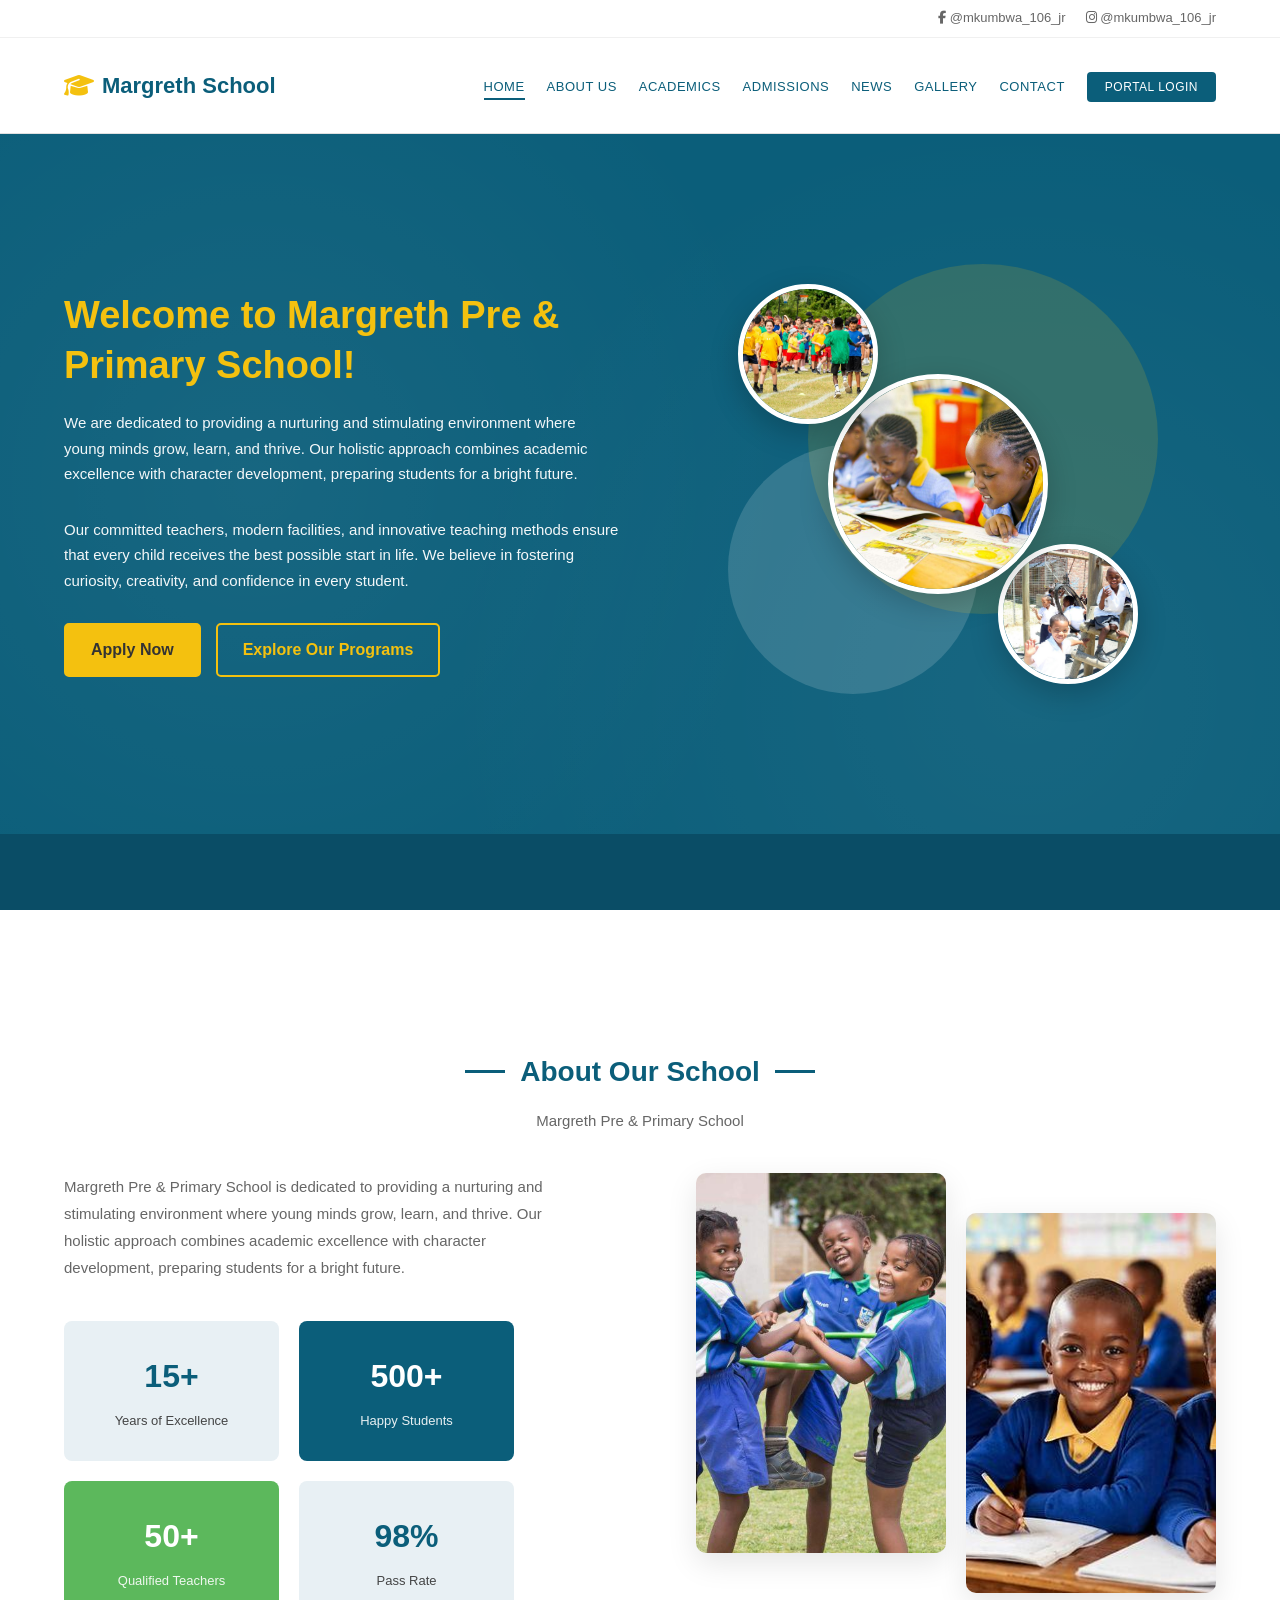
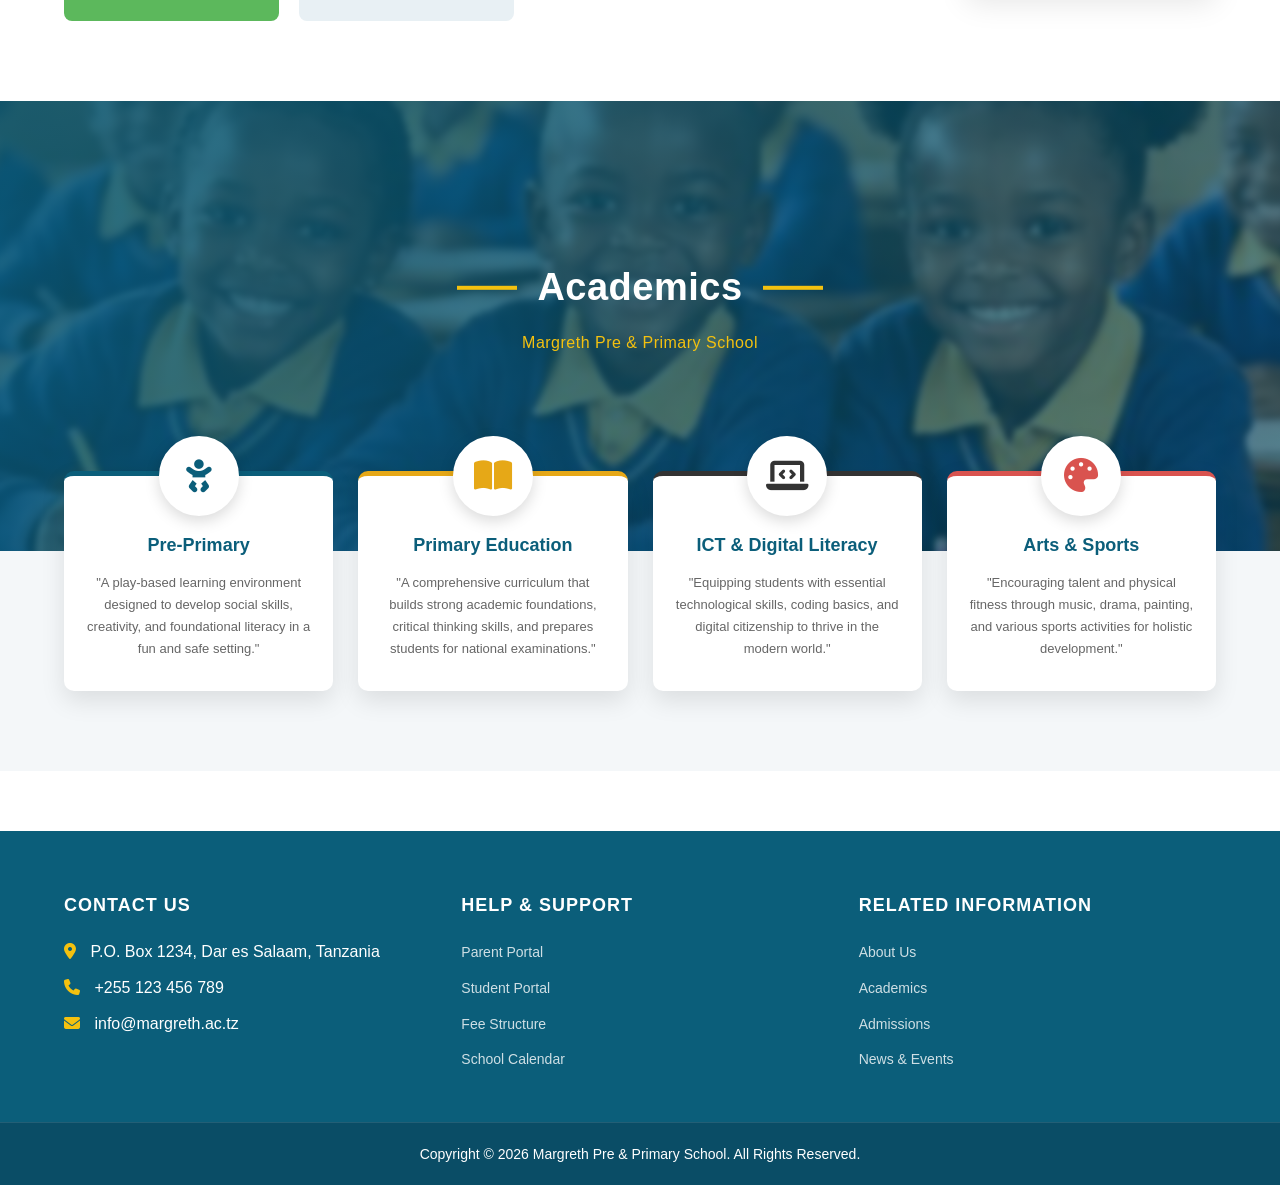
==== commit 47341dac: "last  Update" ====
--- a/index.html
+++ b/index.html
@@ -14,8 +14,8 @@
     <!-- TOP BAR -->
     <div class="top-bar">
         <div class="container">
-            <a href="#"><i class="fab fa-facebook-f"></i> @margreth_school</a>
-            <a href="#"><i class="fab fa-instagram"></i> @margreth_school</a>
+            <a href="https://www.instagram.com/mkumbwa_106_jr/" target="_blank" rel="noopener noreferrer"><i class="fab fa-facebook-f"></i> @mkumbwa_106_jr</a>
+            <a href="https://www.instagram.com/mkumbwa_106_jr/" target="_blank" rel="noopener noreferrer"><i class="fab fa-instagram"></i> @mkumbwa_106_jr</a>
         </div>
     </div>
 
@@ -28,9 +28,9 @@
             </div>
             <nav>
                 <ul>
-                    <li><a href="index.html" class="active">Home</a></li>
-                    <li><a href="about.html">About Us</a></li>
-                    <li><a href="academics/index.html">Academics</a></li>
+                    <li><a href="#home" class="active">Home</a></li>
+                    <li><a href="#about">About Us</a></li>
+                    <li><a href="#academics">Academics</a></li>
                     <li><a href="admissions/index.html">Admissions</a></li>
                     <li><a href="news/index.html">News</a></li>
                     <li><a href="gallery/index.html">Gallery</a></li>
@@ -43,7 +43,7 @@
 
   
    <!-- HERO SECTION -->
-    <section class="hero">
+    <section class="hero" id="home">
         <div class="container">
             <div class="hero-content">
                 <h1>Welcome to Margreth Pre & Primary School!</h1>
@@ -93,74 +93,60 @@
         </div>
     </section>
 
-    <!-- ABOUT OUR SCHOOL SECTION (Accordion) -->
-    <section class="about-section">
-        <div class="container">
-            <h2 class="section-title">About Our School</h2>
-            <p class="section-subtitle">Margreth Pre & Primary School</p>
-
-            <div class="accordion">
-                <!-- Item 1: Our History (Iliyofunguliwa kwa default) -->
-                <div class="accordion-item active">
-                    <button class="accordion-header">
-                        <span>Our History</span>
-                        <i class="fas fa-chevron-down"></i>
-                    </button>
-                    <div class="accordion-content">
-                        <p>Margreth Pre & Primary School was founded with a vision to provide quality education that nurtures young minds physically, intellectually, and morally. Over the years, we have grown into a trusted institution dedicated to academic excellence and character development.</p>
-                        <p>Our school is built on the principles of discipline, hard work, and a commitment to serving our community. We believe that every child deserves a strong foundation to succeed in life.</p>
-                    </div>
-                </div>
-
-                <!-- Item 2: Our Mission -->
-                <div class="accordion-item">
-                    <button class="accordion-header">
-                        <span>Our Mission</span>
-                        <i class="fas fa-chevron-down"></i>
-                    </button>
-                    <div class="accordion-content">
-                        <p>Our mission is to provide a holistic education that develops the intellectual, social, emotional, and physical abilities of every child. We strive to create a nurturing environment where students can discover their talents and reach their full potential.</p>
-                        <ul>
-                            <li>To deliver high-quality education that meets national standards.</li>
-                            <li>To instill moral values and discipline in every student.</li>
-                            <li>To prepare students for lifelong learning and responsible citizenship.</li>
-                        </ul>
-                    </div>
-                </div>
-
-                <!-- Item 3: Our Vision -->
-                <div class="accordion-item">
-                    <button class="accordion-header">
-                        <span>Our Vision</span>
-                        <i class="fas fa-chevron-down"></i>
-                    </button>
-                    <div class="accordion-content">
-                        <p>To be a leading primary school in Tanzania, recognized for academic excellence, character development, and community service. We envision a generation of confident, creative, and compassionate leaders.</p>
-                    </div>
-                </div>
-
-                <!-- Item 4: Our Motto -->
-                <div class="accordion-item">
-                    <button class="accordion-header">
-                        <span>Our Motto</span>
-                        <i class="fas fa-chevron-down"></i>
-                    </button>
-                    <div class="accordion-content">
-                        <p><strong>"Nurturing Young Minds for Global Success"</strong></p>
-                        <p>This motto reflects our commitment to preparing students not just for exams, but for life. We believe that a strong foundation in education and character is the key to success in the modern world.</p>
-                    </div>
-                </div>
-
-            </div>
-        </div>
-    </section>
+   <!-- ABOUT OUR SCHOOL SECTION -->
+<section class="about-new-section" id="about">
+    <div class="container">
+        <!-- Title Juu (Kama Tulivyozoea) -->
+        <h2 class="section-title">About Our School</h2>
+        <p class="section-subtitle">Margreth Pre & Primary School</p>
+
+        <div class="about-grid">
+            
+            <!-- Kushoto: Text + Cards za Takwimu -->
+            <div class="about-left">
+                <p class="about-text">Margreth Pre & Primary School is dedicated to providing a nurturing and stimulating environment where young minds grow, learn, and thrive. Our holistic approach combines academic excellence with character development, preparing students for a bright future.</p>
+                
+                <!-- Cards za Takwimu -->
+                <div class="stats-grid">
+                    <div class="stat-card stat-blue">
+                        <h3>15+</h3>
+                        <p>Years of Excellence</p>
+                    </div>
+                    <div class="stat-card stat-dark">
+                        <h3>500+</h3>
+                        <p>Happy Students</p>
+                    </div>
+                    <div class="stat-card stat-green">
+                        <h3>50+</h3>
+                        <p>Qualified Teachers</p>
+                    </div>
+                    <div class="stat-card stat-light">
+                        <h3>98%</h3>
+                        <p>Pass Rate</p>
+                    </div>
+                </div>
+            </div>
+
+            <!-- Kulia: Picha Mbili -->
+            <div class="about-right">
+                <div class="about-image image-1">
+                    <img src="images/about-1.jpeg" alt="Students at Margreth School">
+                </div>
+                <div class="about-image image-2">
+                    <img src="images/about-2.jpeg" alt="Classroom at Margreth School">
+                </div>
+            </div>
+
+        </div>
+    </div>
+</section>
 
   <!-- ACADEMICS SECTION -->
-<section class="academics-section">
+<section class="academics-section" id="academics">
     
     <!-- Banner Kubwa ya Juu (Na Section Title Juu Yake) -->
     <div class="academics-hero">
-        <img src="images/academics-banner.jpeg" alt="Academics at Margreth Pre & Primary School">
+        <img src="images/about-2.jpeg" alt="Academics at Margreth Pre & Primary School">
         <div class="academics-hero-overlay"></div>
         
         <!-- Section Title Juu ya Picha -->
--- a/css/style.css
+++ b/css/style.css
@@ -460,125 +460,136 @@
     margin-bottom: 60px;
 }
 
-/* --- ABOUT SECTION (Accordion) --- */
-.about-section {
-    padding: 60px 0;
+/* --- ABOUT OUR SCHOOL SECTION --- */
+.about-new-section {
+    padding: 80px 0;
     background-color: var(--white);
     overflow: hidden;
 }
 
-.accordion {
-    width: 100%;
-    max-width: 1200px;
-    margin: 0 auto;
-    position: relative;
-}
-
-.accordion-item {
-    margin-bottom: 15px;
-    border-radius: 6px;
-    overflow: hidden;
-    box-shadow: 0 2px 8px rgba(0,0,0,0.05);
-    background-color: var(--white);
-    position: relative;
-    transition: transform 0.5s ease, opacity 0.5s ease;
-}
-
-.accordion-header {
-    width: 100%;
-    background-color: #f0f0f0;
+.about-grid {
+    display: grid;
+    grid-template-columns: 1.1fr 1fr;
+    gap: 60px;
+    align-items: start;
+}
+
+.about-left {
+    opacity: 0;
+    transform: translateX(-50px);
+    animation: fadeInLeft 0.8s ease forwards;
+}
+
+.about-text {
+    font-size: 15px;
+    color: var(--text-light);
+    line-height: 1.8;
+    margin-bottom: 40px;
+    max-width: 500px;
+}
+
+.stats-grid {
+    display: grid;
+    grid-template-columns: repeat(2, 1fr);
+    gap: 20px;
+    max-width: 450px;
+}
+
+.stat-card {
+    padding: 30px 20px;
+    border-radius: 8px;
+    text-align: center;
+    transition: transform 0.3s ease, box-shadow 0.3s ease;
+}
+
+.stat-card:hover {
+    transform: translateY(-8px);
+    box-shadow: 0 12px 25px rgba(0,0,0,0.15);
+}
+
+.stat-card h3 {
+    font-size: 32px;
+    font-weight: 700;
+    margin-bottom: 8px;
+}
+
+.stat-card p {
+    font-size: 13px;
+    opacity: 0.9;
+    font-weight: 500;
+}
+
+.stat-blue {
+    background-color: #e8f0f4;
     color: var(--text-dark);
-    padding: 18px 25px;
-    font-size: 16px;
-    font-weight: 600;
-    text-align: left;
-    border: none;
-    cursor: pointer;
-    display: flex;
-    justify-content: space-between;
-    align-items: center;
-    transition: all 0.3s ease;
-    font-family: var(--font-main);
-}
-
-.accordion-header:hover {
-    background-color: #e5e5e5;
-}
-
-.accordion-header i {
-    transition: transform 0.3s ease;
-    color: var(--primary-blue);
-}
-
-.accordion-item.active .accordion-header {
+}
+.stat-blue h3 { color: var(--primary-blue); }
+
+.stat-dark {
     background-color: var(--primary-blue);
     color: var(--white);
 }
-
-.accordion-item.active .accordion-header i {
+.stat-dark h3 { color: var(--white); }
+.stat-dark p { color: var(--white); }
+
+.stat-green {
+    background-color: #5cb85c;
     color: var(--white);
-    transform: rotate(180deg);
-}
-
-.accordion-content {
-    max-height: 0;
+}
+.stat-green h3 { color: var(--white); }
+.stat-green p { color: var(--white); }
+
+.stat-light {
+    background-color: #e8f0f4;
+    color: var(--text-dark);
+}
+.stat-light h3 { color: var(--primary-blue); }
+
+.about-right {
+    display: grid;
+    grid-template-columns: 1fr 1fr;
+    gap: 20px;
+    opacity: 0;
+    transform: translateX(50px);
+    animation: fadeInRight 0.8s ease forwards;
+    animation-delay: 0.3s;
+}
+
+.about-image {
+    border-radius: 10px;
     overflow: hidden;
-    background-color: var(--white);
-    padding: 0 25px;
-    opacity: 0;
-    transition: max-height 0.4s ease, opacity 0.4s ease, padding 0.4s ease;
-}
-
-.accordion-item.active .accordion-content {
-    max-height: 1000px;
-    padding: 25px;
-    opacity: 1;
-}
-
-.accordion-item.closing {
-    animation: cardSlideOutRight 0.5s ease forwards;
-}
-
-.accordion-item.opening {
-    animation: cardSlideInLeft 0.5s ease forwards;
-}
-
-@keyframes cardSlideOutRight {
-    0% { transform: translateX(0); opacity: 1; }
-    100% { transform: translateX(150%); opacity: 0; }
-}
-
-@keyframes cardSlideInLeft {
-    0% { transform: translateX(-150%); opacity: 0; }
-    100% { transform: translateX(0); opacity: 1; }
-}
-
-.accordion-content p {
-    color: var(--text-light);
-    font-size: 15px;
-    line-height: 1.8;
-    margin-bottom: 15px;
-}
-
-.accordion-content p:last-child {
-    margin-bottom: 0;
-}
-
-.accordion-content ul {
-    margin: 15px 0;
-    padding-left: 20px;
-}
-
-.accordion-content ul li {
-    color: var(--text-light);
-    font-size: 15px;
-    line-height: 1.8;
-    margin-bottom: 8px;
-    list-style: disc;
-}
-
-.accordion-content ul li strong {
-    color: var(--primary-blue);
+    box-shadow: 0 10px 30px rgba(0,0,0,0.1);
+    transition: transform 0.4s ease;
+    height: 380px;
+}
+
+.about-image img {
+    width: 100%;
+    height: 100%;
+    object-fit: cover;
+    transition: transform 0.5s ease;
+}
+
+.about-image:hover {
+    transform: translateY(-10px);
+}
+
+.about-image:hover img {
+    transform: scale(1.05);
+}
+
+.image-2 {
+    margin-top: 40px;
+}
+
+@keyframes fadeInLeft {
+    0% { opacity: 0; transform: translateX(-50px); }
+    100% { opacity: 1; transform: translateX(0); }
+}
+
+@keyframes fadeInRight {
+    0% { opacity: 0; transform: translateX(50px); }
+    100% { opacity: 1; transform: translateX(0); }
 }
 
 /* --- ACADEMICS SECTION --- */
@@ -707,45 +718,6 @@
     line-height: 1.7;
 }
 
-/* --- FORMS --- */
-.form-container {
-    background-color: var(--white);
-    padding: 40px;
-    border-radius: 10px;
-    box-shadow: 0 5px 15px rgba(0,0,0,0.05);
-    max-width: 800px;
-    margin: 0 auto 60px;
-}
-
-.form-group {
-    margin-bottom: 20px;
-}
-
-.form-group label {
-    display: block;
-    margin-bottom: 8px;
-    font-weight: 500;
-    color: var(--primary-blue);
-}
-
-.form-group input, 
-.form-group textarea, 
-.form-group select {
-    width: 100%;
-    padding: 12px;
-    border: 1px solid #ddd;
-    border-radius: 5px;
-    font-family: var(--font-main);
-    font-size: 15px;
-}
-
-.form-group input:focus, 
-.form-group textarea:focus {
-    outline: none;
-    border-color: var(--primary-blue);
-    box-shadow: 0 0 5px rgba(11, 94, 122, 0.2);
-}
-
 /* --- FOOTER --- */
 footer {
     background-color: var(--primary-blue);
@@ -796,6 +768,1071 @@
     border-top: 1px solid rgba(255,255,255,0.1);
 }
 
+/* --- PAGE HERO (Kwa Kurasa Zote Zinazofungua) --- */
+.page-hero {
+    position: relative;
+    width: 100%;
+    height: 350px;
+    overflow: hidden;
+}
+
+.page-hero img {
+    width: 100%;
+    height: 100%;
+    object-fit: cover;
+    object-position: center;
+    filter: blur(3px) brightness(0.7);
+    transform: scale(1.05);
+}
+
+.page-hero-overlay {
+    position: absolute;
+    top: 0;
+    left: 0;
+    width: 100%;
+    height: 100%;
+    background: linear-gradient(135deg, rgba(11, 94, 122, 0.9), rgba(11, 94, 122, 0.6));
+    z-index: 1;
+}
+
+.page-hero-content {
+    position: absolute;
+    top: 50%;
+    left: 50%;
+    transform: translate(-50%, -50%);
+    text-align: center;
+    z-index: 2;
+    width: 100%;
+    padding: 0 20px;
+}
+
+.page-hero-content h1 {
+    font-size: 42px;
+    color: var(--accent-yellow);
+    font-weight: 700;
+    margin-bottom: 10px;
+    text-transform: capitalize;
+}
+
+.page-hero-content p {
+    font-size: 14px;
+    color: var(--white);
+    letter-spacing: 0.5px;
+    text-transform: uppercase;
+}
+
+/* --- ADMISSIONS INTRO --- */
+.admissions-intro {
+    padding: 30px 0 20px;
+    background-color: var(--white);
+}
+
+.intro-text {
+    max-width: 900px;
+    margin: 0 auto;
+    text-align: center;
+}
+
+.intro-text p {
+    font-size: 15px;
+    color: var(--text-light);
+    line-height: 1.9;
+}
+
+/* --- ADMISSION PROCESS (Progress Line na Circles) --- */
+.admission-process {
+    padding: 40px 0 80px;
+    background-color: var(--white);
+    position: relative;
+}
+
+.process-timeline {
+    display: grid;
+    grid-template-columns: repeat(4, 1fr);
+    gap: 0;
+    position: relative;
+    margin-top: 60px;
+    padding: 0 20px;
+}
+
+.process-timeline::before {
+    content: '';
+    position: absolute;
+    top: 40px;
+    left: 12.5%;
+    width: 75%;
+    height: 3px;
+    background: linear-gradient(to right, var(--accent-yellow), var(--primary-blue));
+    z-index: 1;
+}
+
+.process-step {
+    position: relative;
+    text-align: center;
+    padding: 0 15px;
+    z-index: 2;
+}
+
+.step-circle {
+    width: 80px;
+    height: 80px;
+    background-color: var(--white);
+    border: 4px solid var(--primary-blue);
+    border-radius: 50%;
+    display: flex;
+    justify-content: center;
+    align-items: center;
+    margin: 0 auto 20px;
+    position: relative;
+    transition: all 0.4s ease;
+    box-shadow: 0 5px 20px rgba(11, 94, 122, 0.2);
+}
+
+.step-circle i {
+    font-size: 30px;
+    color: var(--primary-blue);
+    transition: all 0.4s ease;
+}
+
+.process-step:hover .step-circle {
+    background-color: var(--primary-blue);
+    transform: scale(1.1);
+    border-color: var(--accent-yellow);
+    box-shadow: 0 10px 30px rgba(11, 94, 122, 0.4);
+}
+
+.process-step:hover .step-circle i {
+    color: var(--white);
+}
+
+.step-number-badge {
+    position: absolute;
+    top: -10px;
+    right: 50%;
+    transform: translateX(50%);
+    background-color: var(--accent-yellow);
+    color: var(--text-dark);
+    width: 32px;
+    height: 32px;
+    border-radius: 50%;
+    display: flex;
+    justify-content: center;
+    align-items: center;
+    font-weight: 700;
+    font-size: 12px;
+    border: 3px solid var(--white);
+    box-shadow: 0 3px 10px rgba(0,0,0,0.15);
+    z-index: 3;
+    margin-right: -40px;
+}
+
+.process-step h3 {
+    font-size: 16px;
+    color: var(--primary-blue);
+    margin-bottom: 10px;
+    font-weight: 700;
+}
+
+.process-step p {
+    font-size: 13px;
+    color: var(--text-light);
+    line-height: 1.7;
+    max-width: 220px;
+    margin: 0 auto;
+}
+
+/* --- REQUIREMENTS & FEES --- */
+.requirements-section {
+    padding: 60px 0;
+    background-color: var(--light-bg);
+}
+
+.requirements-grid {
+    display: grid;
+    grid-template-columns: 1fr 1fr;
+    gap: 40px;
+}
+
+.requirements-box, .fees-box {
+    background-color: var(--white);
+    padding: 40px;
+    border-radius: 10px;
+    box-shadow: 0 5px 15px rgba(0,0,0,0.05);
+}
+
+.requirements-box h3, .fees-box h3 {
+    font-size: 20px;
+    color: var(--primary-blue);
+    margin-bottom: 25px;
+    display: flex;
+    align-items: center;
+    gap: 12px;
+}
+
+.requirements-box h3 i, .fees-box h3 i {
+    color: var(--accent-yellow);
+    font-size: 22px;
+}
+
+.requirements-box ul li {
+    padding: 12px 0;
+    border-bottom: 1px solid #f0f0f0;
+    font-size: 14px;
+    color: var(--text-dark);
+    display: flex;
+    align-items: center;
+    gap: 12px;
+}
+
+.requirements-box ul li:last-child {
+    border-bottom: none;
+}
+
+.requirements-box ul li i {
+    color: #5cb85c;
+    font-size: 14px;
+}
+
+.fees-table {
+    width: 100%;
+    border-collapse: collapse;
+    margin-bottom: 20px;
+}
+
+.fees-table thead {
+    background-color: var(--primary-blue);
+    color: var(--white);
+}
+
+.fees-table th {
+    padding: 15px;
+    text-align: left;
+    font-size: 14px;
+    font-weight: 600;
+}
+
+.fees-table td {
+    padding: 15px;
+    border-bottom: 1px solid #f0f0f0;
+    font-size: 14px;
+    color: var(--text-dark);
+}
+
+.fees-table tbody tr:hover {
+    background-color: #f9fbfc;
+}
+
+.fees-note {
+    font-size: 13px;
+    color: var(--text-light);
+    display: flex;
+    align-items: flex-start;
+    gap: 8px;
+    line-height: 1.6;
+}
+
+.fees-note i {
+    color: var(--accent-yellow);
+    margin-top: 3px;
+}
+
+/* --- APPLICATION SECTION (Apply Options) --- */
+.application-section {
+    padding: 60px 0 80px;
+    background-color: var(--light-bg);
+}
+
+.apply-options {
+    display: grid;
+    grid-template-columns: 1fr 1fr;
+    gap: 30px;
+    max-width: 900px;
+    margin: 40px auto 0;
+}
+
+.apply-card {
+    background-color: var(--white);
+    border-radius: 15px;
+    padding: 40px 30px;
+    text-align: center;
+    box-shadow: 0 10px 40px rgba(0,0,0,0.08);
+    transition: transform 0.3s ease, box-shadow 0.3s ease;
+    border: 2px solid #f0f0f0;
+}
+
+.apply-card:hover {
+    transform: translateY(-10px);
+    box-shadow: 0 20px 50px rgba(0,0,0,0.12);
+    border-color: var(--primary-blue);
+}
+
+.apply-icon {
+    width: 90px;
+    height: 90px;
+    background: linear-gradient(135deg, var(--primary-blue), var(--secondary-blue));
+    color: var(--accent-yellow);
+    border-radius: 50%;
+    display: flex;
+    justify-content: center;
+    align-items: center;
+    font-size: 38px;
+    margin: 0 auto 25px;
+    transition: transform 0.3s ease;
+}
+
+.apply-card:hover .apply-icon {
+    transform: scale(1.1) rotate(5deg);
+}
+
+.apply-card h3 {
+    font-size: 20px;
+    color: var(--primary-blue);
+    margin-bottom: 15px;
+    font-weight: 700;
+}
+
+.apply-card p {
+    font-size: 14px;
+    color: var(--text-light);
+    line-height: 1.7;
+    margin-bottom: 25px;
+    min-height: 70px;
+}
+
+.apply-card .btn {
+    padding: 14px 35px;
+    font-size: 14px;
+    border-radius: 50px;
+    box-shadow: 0 8px 20px rgba(244, 193, 15, 0.3);
+    transition: all 0.3s ease;
+}
+
+.apply-card .btn:hover {
+    transform: translateY(-3px);
+    box-shadow: 0 12px 25px rgba(244, 193, 15, 0.5);
+}
+
+.apply-card .btn i {
+    margin-right: 8px;
+}
+
+/* --- FOMU KAMILI YA A4 (Inaonekana tu kwenye Print) --- */
+.a4-form-print {
+    display: none;
+}
+
+/* --- CTA SECTION --- */
+.cta-section {
+    padding: 80px 0;
+    background: linear-gradient(135deg, var(--primary-blue), var(--secondary-blue));
+    color: var(--white);
+    text-align: center;
+}
+
+.cta-section h2 {
+    font-size: 32px;
+    margin-bottom: 15px;
+    color: var(--accent-yellow);
+}
+
+.cta-section p {
+    font-size: 16px;
+    margin-bottom: 30px;
+    opacity: 0.95;
+}
+
+.cta-buttons {
+    display: flex;
+    justify-content: center;
+    gap: 20px;
+}
+
+/* --- CONTACT SECTION --- */
+.contact-intro {
+    padding: 20px 0 20px;
+    background-color: var(--white);
+}
+
+.contact-intro .intro-text {
+    max-width: 900px;
+    margin: 0 auto;
+    text-align: center;
+}
+
+.contact-intro .intro-text p {
+    font-size: 15px;
+    color: var(--text-light);
+    line-height: 1.9;
+}
+
+.contact-info-section {
+    padding: 40px 0 80px;
+    background-color: var(--white);
+}
+
+.contact-info-grid {
+    display: grid;
+    grid-template-columns: repeat(4, 1fr);
+    gap: 25px;
+}
+
+.contact-info-card {
+    background-color: var(--white);
+    padding: 40px 25px;
+    border-radius: 10px;
+    text-align: center;
+    box-shadow: 0 5px 25px rgba(0,0,0,0.08);
+    transition: transform 0.3s ease, box-shadow 0.3s ease;
+    border: 2px solid #f0f0f0;
+}
+
+.contact-info-card:hover {
+    transform: translateY(-10px);
+    box-shadow: 0 15px 40px rgba(0,0,0,0.12);
+    border-color: var(--primary-blue);
+}
+
+.contact-info-icon {
+    width: 70px;
+    height: 70px;
+    background: linear-gradient(135deg, var(--primary-blue), var(--secondary-blue));
+    color: var(--accent-yellow);
+    border-radius: 50%;
+    display: flex;
+    justify-content: center;
+    align-items: center;
+    font-size: 26px;
+    margin: 0 auto 20px;
+    transition: transform 0.3s ease;
+}
+
+.contact-info-card:hover .contact-info-icon {
+    transform: scale(1.1) rotate(5deg);
+}
+
+.contact-info-card h3 {
+    font-size: 18px;
+    color: var(--primary-blue);
+    margin-bottom: 10px;
+    font-weight: 700;
+}
+
+.contact-info-card p {
+    font-size: 13px;
+    color: var(--text-light);
+    margin-bottom: 12px;
+}
+
+.contact-info-card a,
+.contact-info-card span {
+    display: block;
+    font-size: 13px;
+    color: var(--text-dark);
+    margin-bottom: 6px;
+    transition: color 0.3s ease;
+    line-height: 1.6;
+}
+
+.contact-info-card a:hover {
+    color: var(--primary-blue);
+    font-weight: 500;
+}
+
+.contact-main-section {
+    padding: 40px 0 80px;
+    background-color: var(--light-bg);
+}
+
+.contact-main-grid {
+    display: grid;
+    grid-template-columns: 1.3fr 1fr;
+    gap: 40px;
+    align-items: start;
+}
+
+.contact-form-box {
+    background-color: var(--white);
+    padding: 40px;
+    border-radius: 15px;
+    box-shadow: 0 10px 40px rgba(0,0,0,0.08);
+}
+
+.contact-form-box h3 {
+    font-size: 22px;
+    color: var(--primary-blue);
+    margin-bottom: 10px;
+    display: flex;
+    align-items: center;
+    gap: 12px;
+    font-weight: 700;
+}
+
+.contact-form-box h3 i {
+    color: var(--accent-yellow);
+    font-size: 24px;
+}
+
+.contact-form-box > p {
+    font-size: 14px;
+    color: var(--text-light);
+    margin-bottom: 30px;
+}
+
+.contact-form .form-row {
+    display: grid;
+    grid-template-columns: 1fr 1fr;
+    gap: 20px;
+    margin-bottom: 20px;
+}
+
+.contact-form .form-group {
+    display: flex;
+    flex-direction: column;
+}
+
+.contact-form .form-group.full-width {
+    grid-column: 1 / -1;
+    margin-bottom: 20px;
+}
+
+.contact-form label {
+    font-size: 13px;
+    font-weight: 500;
+    color: var(--text-dark);
+    margin-bottom: 8px;
+}
+
+.contact-form label span {
+    color: #d9534f;
+}
+
+.contact-form input,
+.contact-form select,
+.contact-form textarea {
+    width: 100%;
+    padding: 12px 16px;
+    border: 2px solid #e8f0f4;
+    border-radius: 8px;
+    font-family: var(--font-main);
+    font-size: 14px;
+    background-color: #f9fbfc;
+    transition: all 0.3s ease;
+}
+
+.contact-form input:focus,
+.contact-form select:focus,
+.contact-form textarea:focus {
+    outline: none;
+    border-color: var(--primary-blue);
+    background-color: var(--white);
+    box-shadow: 0 0 0 4px rgba(11, 94, 122, 0.1);
+}
+
+.contact-form textarea {
+    resize: vertical;
+    min-height: 130px;
+}
+
+.contact-form .form-submit {
+    text-align: left;
+    margin-top: 10px;
+}
+
+.contact-form .form-submit .btn {
+    padding: 14px 40px;
+    font-size: 14px;
+    border-radius: 50px;
+    box-shadow: 0 8px 20px rgba(244, 193, 15, 0.3);
+    transition: all 0.3s ease;
+}
+
+.contact-form .form-submit .btn:hover {
+    transform: translateY(-3px);
+    box-shadow: 0 12px 25px rgba(244, 193, 15, 0.5);
+}
+
+.contact-form .form-submit .btn i {
+    margin-right: 8px;
+}
+
+.contact-map-box {
+    background-color: var(--white);
+    padding: 40px;
+    border-radius: 15px;
+    box-shadow: 0 10px 40px rgba(0,0,0,0.08);
+}
+
+.contact-map-box h3 {
+    font-size: 22px;
+    color: var(--primary-blue);
+    margin-bottom: 10px;
+    display: flex;
+    align-items: center;
+    gap: 12px;
+    font-weight: 700;
+}
+
+.contact-map-box h3 i {
+    color: var(--accent-yellow);
+    font-size: 24px;
+}
+
+.contact-map-box > p {
+    font-size: 14px;
+    color: var(--text-light);
+    margin-bottom: 20px;
+}
+
+.map-container {
+    border-radius: 10px;
+    overflow: hidden;
+    box-shadow: 0 5px 20px rgba(0,0,0,0.1);
+    height: 400px;
+}
+
+.map-container iframe {
+    width: 100%;
+    height: 100%;
+    border: 0;
+    display: block;
+}
+
+/* --- GALLERY HERO (Auto-Rotating Slideshow) --- */
+.gallery-hero-section {
+    padding: 0;
+    background-color: var(--light-bg);
+    overflow: hidden;
+}
+
+.gallery-hero {
+    position: relative;
+    width: 100%;
+    height: 450px;
+    overflow: hidden;
+}
+
+.gallery-slides {
+    position: absolute;
+    top: 0;
+    left: 0;
+    width: 100%;
+    height: 100%;
+    z-index: 1;
+}
+
+.slide {
+    position: absolute;
+    top: 0;
+    left: 0;
+    width: 100%;
+    height: 100%;
+    background-size: cover;
+    background-position: center;
+    background-repeat: no-repeat;
+    opacity: 0;
+    transform: scale(1.1);
+    transition: opacity 1.5s ease, transform 6s ease;
+    filter: blur(2px) brightness(0.7);
+    -webkit-filter: blur(2px) brightness(0.7);
+}
+
+.slide.active {
+    opacity: 1;
+    transform: scale(1);
+}
+
+.slide-1 { background-image: url('../images/gallery-banner.jpg'); }
+.slide-2 { background-image: url('../images/gallery-4.jpg'); }
+.slide-3 { background-image: url('../images/gallery-5.jpg'); }
+.slide-4 { background-image: url('../images/gallery-6.jpg'); }
+
+.gallery-hero-overlay {
+    position: absolute;
+    top: 0;
+    left: 0;
+    width: 100%;
+    height: 100%;
+    background: linear-gradient(135deg, rgba(11, 94, 122, 0.85), rgba(11, 94, 122, 0.5));
+    z-index: 2;
+}
+
+.gallery-hero-content {
+    position: absolute;
+    top: 50%;
+    left: 50%;
+    transform: translate(-50%, -50%);
+    text-align: center;
+    z-index: 3;
+    width: 100%;
+    padding: 0 20px;
+}
+
+/* --- GALLERY SECTION --- */
+.gallery-section {
+    padding: 80px 0;
+    background-color: var(--white);
+}
+
+.gallery-filter {
+    display: flex;
+    justify-content: center;
+    gap: 15px;
+    margin-bottom: 50px;
+    flex-wrap: wrap;
+}
+
+.filter-btn {
+    padding: 10px 25px;
+    background-color: transparent;
+    color: var(--text-dark);
+    border: 2px solid #e8f0f4;
+    border-radius: 50px;
+    font-family: var(--font-main);
+    font-size: 14px;
+    font-weight: 600;
+    cursor: pointer;
+    transition: all 0.3s ease;
+    text-transform: capitalize;
+}
+
+.filter-btn:hover {
+    border-color: var(--primary-blue);
+    color: var(--primary-blue);
+}
+
+.filter-btn.active {
+    background-color: var(--primary-blue);
+    color: var(--white);
+    border-color: var(--primary-blue);
+    box-shadow: 0 8px 20px rgba(11, 94, 122, 0.3);
+}
+
+/* --- GALLERY GRID (Masonry Layout) --- */
+.gallery-grid {
+    display: grid;
+    grid-template-columns: repeat(4, 1fr);
+    grid-auto-rows: 200px;
+    gap: 20px;
+    grid-auto-flow: dense;
+}
+
+.gallery-item {
+    position: relative;
+    border-radius: 12px;
+    overflow: hidden;
+    box-shadow: 0 10px 30px rgba(0,0,0,0.1);
+    transition: transform 0.4s ease, box-shadow 0.4s ease;
+    cursor: pointer;
+    grid-column: span 1;
+    grid-row: span 1;
+}
+
+.gallery-item.item-large {
+    grid-column: span 2;
+    grid-row: span 2;
+}
+
+.gallery-item.item-tall {
+    grid-column: span 1;
+    grid-row: span 2;
+}
+
+.gallery-item.item-wide {
+    grid-column: span 2;
+    grid-row: span 1;
+}
+
+.gallery-item:hover {
+    transform: translateY(-5px);
+    box-shadow: 0 20px 40px rgba(0,0,0,0.2);
+    z-index: 5;
+}
+
+.gallery-image {
+    width: 100%;
+    height: 100%;
+    overflow: hidden;
+}
+
+.gallery-image img {
+    width: 100%;
+    height: 100%;
+    object-fit: cover;
+    transition: transform 0.6s ease;
+}
+
+.gallery-item:hover .gallery-image img {
+    transform: scale(1.15);
+}
+
+.gallery-overlay {
+    position: absolute;
+    top: 0;
+    left: 0;
+    width: 100%;
+    height: 100%;
+    background: linear-gradient(to top, rgba(11, 94, 122, 0.95) 0%, rgba(11, 94, 122, 0.5) 50%, transparent 100%);
+    display: flex;
+    flex-direction: column;
+    justify-content: flex-end;
+    padding: 25px;
+    opacity: 0;
+    transition: opacity 0.4s ease;
+}
+
+.gallery-item:hover .gallery-overlay {
+    opacity: 1;
+}
+
+.gallery-overlay h3 {
+    font-size: 16px;
+    color: var(--white);
+    margin-bottom: 5px;
+    font-weight: 700;
+    transform: translateY(20px);
+    transition: transform 0.4s ease;
+}
+
+.gallery-overlay p {
+    font-size: 12px;
+    color: var(--accent-yellow);
+    transform: translateY(20px);
+    transition: transform 0.4s ease 0.1s;
+}
+
+.gallery-item:hover .gallery-overlay h3,
+.gallery-item:hover .gallery-overlay p {
+    transform: translateY(0);
+}
+
+.gallery-zoom {
+    position: absolute;
+    top: 15px;
+    right: 15px;
+    width: 40px;
+    height: 40px;
+    background-color: var(--accent-yellow);
+    color: var(--text-dark);
+    border-radius: 50%;
+    display: flex;
+    justify-content: center;
+    align-items: center;
+    font-size: 14px;
+    transform: scale(0) rotate(-180deg);
+    transition: transform 0.4s ease;
+}
+
+.gallery-item:hover .gallery-zoom {
+    transform: scale(1) rotate(0deg);
+}
+
+.gallery-zoom:hover {
+    background-color: var(--white);
+}
+
+.gallery-load-more {
+    text-align: center;
+    margin-top: 50px;
+}
+
+.gallery-load-more .btn {
+    padding: 14px 40px;
+    font-size: 14px;
+    border-radius: 50px;
+    box-shadow: 0 8px 20px rgba(244, 193, 15, 0.3);
+    transition: all 0.3s ease;
+}
+
+.gallery-load-more .btn:hover {
+    transform: translateY(-3px);
+    box-shadow: 0 12px 25px rgba(244, 193, 15, 0.5);
+}
+
+.gallery-load-more .btn i {
+    margin-right: 8px;
+}
+
+/* --- SMOOTH SCROLL KWA NAVIGATION --- */
+html {
+    scroll-behavior: smooth;
+}
+
+section[id] {
+    scroll-margin-top: 100px;
+}
+
+/* --- PRINT STYLES (Kwa Kudownload PDF) --- */
+@media print {
+    body * {
+        visibility: hidden;
+    }
+    
+    .a4-form-print, .a4-form-print * {
+        visibility: visible;
+    }
+    
+    .a4-form-print {
+        display: block !important;
+        position: absolute;
+        left: 0;
+        top: 0;
+        width: 100%;
+        padding: 30px;
+        background-color: white;
+    }
+    
+    .form-letterhead {
+        display: flex;
+        align-items: center;
+        gap: 20px;
+        padding-bottom: 20px;
+        border-bottom: 3px double #0b5e7a;
+        margin-bottom: 30px;
+    }
+    
+    .letterhead-logo {
+        width: 70px;
+        height: 70px;
+        background: linear-gradient(135deg, #0b5e7a, #0a4d66);
+        color: #f4c10f;
+        border-radius: 50%;
+        display: flex;
+        justify-content: center;
+        align-items: center;
+        font-size: 32px;
+        flex-shrink: 0;
+        -webkit-print-color-adjust: exact;
+        print-color-adjust: exact;
+    }
+    
+    .letterhead-text h1 {
+        font-size: 22px;
+        color: #0b5e7a;
+        margin-bottom: 5px;
+        font-weight: 700;
+    }
+    
+    .letterhead-text p {
+        font-size: 12px;
+        color: #666;
+    }
+    
+    .form-title {
+        text-align: center;
+        margin-bottom: 30px;
+    }
+    
+    .form-title h2 {
+        font-size: 20px;
+        color: #333;
+        letter-spacing: 2px;
+        text-transform: uppercase;
+        margin-bottom: 5px;
+    }
+    
+    .form-title p {
+        font-size: 13px;
+        color: #666;
+        font-style: italic;
+    }
+    
+    .form-section-block {
+        margin-bottom: 25px;
+    }
+    
+    .section-bar {
+        background-color: #0b5e7a !important;
+        color: white !important;
+        padding: 10px 20px;
+        font-size: 13px;
+        font-weight: 700;
+        letter-spacing: 1px;
+        text-transform: uppercase;
+        -webkit-print-color-adjust: exact;
+        print-color-adjust: exact;
+    }
+    
+    .form-table {
+        width: 100%;
+        border-collapse: collapse;
+        border: 1px solid #d0d0d0;
+        border-top: none;
+    }
+    
+    .form-table td {
+        padding: 12px 15px;
+        border: 1px solid #d0d0d0;
+        vertical-align: middle;
+    }
+    
+    .label-cell {
+        background-color: #f8f9fa !important;
+        font-size: 12px;
+        font-weight: 600;
+        color: #333;
+        text-transform: uppercase;
+        letter-spacing: 0.5px;
+        width: 20%;
+        -webkit-print-color-adjust: exact;
+        print-color-adjust: exact;
+    }
+    
+    .input-cell {
+        width: 30%;
+        font-size: 13px;
+        color: #333;
+    }
+    
+    .academic-table thead {
+        background-color: #e8f0f4 !important;
+        -webkit-print-color-adjust: exact;
+        print-color-adjust: exact;
+    }
+    
+    .academic-table th {
+        padding: 10px 15px;
+        font-size: 12px;
+        font-weight: 700;
+        color: #0b5e7a;
+        text-transform: uppercase;
+        text-align: left;
+        border: 1px solid #d0d0d0;
+    }
+    
+    .declaration-text {
+        font-size: 13px;
+        color: #666;
+        line-height: 1.8;
+        padding: 15px 20px;
+        background-color: #f8f9fa !important;
+        border: 1px solid #d0d0d0;
+        border-top: none;
+        -webkit-print-color-adjust: exact;
+        print-color-adjust: exact;
+    }
+    
+    .signature-table td {
+        padding: 25px 15px;
+    }
+    
+    .form-footer {
+        text-align: center;
+        margin-top: 30px;
+        padding-top: 15px;
+        border-top: 1px solid #e0e0e0;
+    }
+    
+    .form-footer p {
+        font-size: 11px;
+        color: #666;
+        font-style: italic;
+    }
+    
+    header, .top-bar, .promo-banner, footer, .form-header, .modern-form-submit, .cta-section {
+        display: none !important;
+    }
+}
+
 /* --- RESPONSIVE DESIGN --- */
 @media (max-width: 992px) {
     header {
@@ -859,6 +1896,70 @@
     .academics-cards-wrapper {
         margin-top: -60px;
     }
+    
+    .about-grid {
+        grid-template-columns: 1fr;
+        gap: 50px;
+    }
+    .about-text {
+        max-width: 100%;
+    }
+    .stats-grid {
+        max-width: 100%;
+        grid-template-columns: repeat(2, 1fr);
+    }
+    .about-right {
+        grid-template-columns: 1fr 1fr;
+        gap: 15px;
+    }
+    .about-image {
+        height: 300px;
+    }
+    .image-2 {
+        margin-top: 0;
+    }
+    
+    .admissions-intro {
+        padding: 80px 0 20px;
+    }
+    .process-timeline {
+        grid-template-columns: repeat(2, 1fr);
+        gap: 50px 20px;
+    }
+    .process-timeline::before {
+        display: none;
+    }
+    .requirements-grid {
+        grid-template-columns: 1fr;
+    }
+    .page-hero {
+        height: 280px;
+    }
+    .page-hero-content h1 {
+        font-size: 32px;
+    }
+    
+    .apply-options {
+        grid-template-columns: 1fr;
+        gap: 25px;
+    }
+    
+    .contact-info-grid {
+        grid-template-columns: repeat(2, 1fr);
+    }
+    .contact-main-grid {
+        grid-template-columns: 1fr;
+        gap: 30px;
+    }
+    
+    .gallery-hero {
+        height: 350px;
+    }
+    .gallery-grid {
+        grid-template-columns: repeat(3, 1fr);
+        grid-auto-rows: 180px;
+        gap: 15px;
+    }
 }
 
 @media (max-width: 768px) {
@@ -947,4 +2048,1254 @@
     .card-body p {
         font-size: 12px;
     }
-}+    
+    .about-new-section {
+        padding: 60px 0;
+    }
+    .stats-grid {
+        grid-template-columns: 1fr 1fr;
+        gap: 12px;
+    }
+    .stat-card {
+        padding: 20px 15px;
+    }
+    .stat-card h3 {
+        font-size: 26px;
+    }
+    .stat-card p {
+        font-size: 12px;
+    }
+    .about-right {
+        grid-template-columns: 1fr 1fr;
+        gap: 10px;
+    }
+    .about-image {
+        height: 220px;
+    }
+    
+    .admissions-intro {
+        padding: 60px 0 20px;
+    }
+    .process-timeline {
+        grid-template-columns: 1fr;
+        gap: 40px;
+    }
+    .page-hero {
+        height: 220px;
+    }
+    .page-hero-content h1 {
+        font-size: 26px;
+    }
+    .page-hero-content p {
+        font-size: 12px;
+    }
+    .requirements-box, .fees-box {
+        padding: 25px;
+    }
+    .requirements-box h3, .fees-box h3 {
+        font-size: 17px;
+    }
+    .cta-section h2 {
+        font-size: 22px;
+    }
+    .cta-buttons {
+        flex-direction: column;
+        align-items: center;
+    }
+    .cta-buttons .btn {
+        width: 100%;
+    }
+    
+    .apply-card {
+        padding: 30px 20px;
+    }
+    .apply-icon {
+        width: 70px;
+        height: 70px;
+        font-size: 30px;
+    }
+    .apply-card h3 {
+        font-size: 17px;
+    }
+    .apply-card p {
+        font-size: 13px;
+        min-height: auto;
+    }
+    .apply-card .btn {
+        width: 100%;
+    }
+    
+    .contact-intro {
+        padding: 60px 0 20px;
+    }
+    .contact-info-grid {
+        grid-template-columns: 1fr;
+        gap: 20px;
+    }
+    .contact-info-card {
+        padding: 30px 20px;
+    }
+    .contact-info-icon {
+        width: 60px;
+        height: 60px;
+        font-size: 22px;
+    }
+    .contact-form-box,
+    .contact-map-box {
+        padding: 25px 20px;
+    }
+    .contact-form-box h3,
+    .contact-map-box h3 {
+        font-size: 18px;
+    }
+    .contact-form .form-row {
+        grid-template-columns: 1fr;
+        gap: 15px;
+    }
+    .contact-form .form-submit .btn {
+        width: 100%;
+        text-align: center;
+    }
+    .map-container {
+        height: 300px;
+    }
+    
+    .gallery-hero {
+        height: 280px;
+    }
+    .gallery-section {
+        padding: 60px 0;
+    }
+    .gallery-grid {
+        grid-template-columns: repeat(2, 1fr);
+        grid-auto-rows: 150px;
+        gap: 12px;
+    }
+    .gallery-item.item-large,
+    .gallery-item.item-wide {
+        grid-column: span 2;
+        grid-row: span 1;
+    }
+    .gallery-item.item-tall {
+        grid-column: span 1;
+        grid-row: span 1;
+    }
+    .gallery-filter {
+        gap: 10px;
+        margin-bottom: 35px;
+    }
+    .filter-btn {
+        padding: 8px 18px;
+        font-size: 12px;
+    }
+    .gallery-overlay {
+        padding: 15px;
+        opacity: 1;
+        background: linear-gradient(to top, rgba(11, 94, 122, 0.9) 0%, transparent 60%);
+    }
+    .gallery-overlay h3 {
+        font-size: 13px;
+        transform: translateY(0);
+    }
+    .gallery-overlay p {
+        font-size: 11px;
+        transform: translateY(0);
+    }
+    .gallery-zoom {
+        width: 32px;
+        height: 32px;
+        font-size: 12px;
+        transform: scale(1) rotate(0deg);
+    }
+}
+/* Gallery image popup */
+.gallery-image-popup {
+    position: fixed;
+    inset: 0;
+    z-index: 9999;
+    display: none;
+    align-items: center;
+    justify-content: center;
+    padding: 60px 24px 24px;
+    background: rgba(0, 0, 0, 0.88);
+}
+
+.gallery-image-popup.is-open {
+    display: flex;
+}
+
+.gallery-image-popup img {
+    display: block;
+    max-width:  min(100%, 1100px);
+    max-height: 100%;
+    object-fit: contain;
+    border-radius: 6px;
+}
+
+.gallery-popup-close {
+    position: absolute;
+    top: 18px;
+    right: 24px;
+    border: 0;
+    background: transparent;
+    color: #fff;
+    font-size: 42px;
+    line-height: 1;
+    cursor: pointer;
+}
+
+
+
+
+/* --- NEWS PAGE --- */
+.news-intro {
+    padding: 60px 0 20px;
+    background-color: var(--white);
+}
+
+.news-intro .intro-text {
+    max-width: 900px;
+    margin: 0 auto;
+    text-align: center;
+}
+
+.news-intro .intro-text p {
+    font-size: 15px;
+    color: var(--text-light);
+    line-height: 1.9;
+}
+
+/* --- FEATURED NEWS --- */
+.featured-news-section {
+    padding: 40px 0 80px;
+    background-color: var(--white);
+}
+
+.featured-news {
+    display: grid;
+    grid-template-columns: 1.2fr 1fr;
+    gap: 40px;
+    background-color: var(--white);
+    border-radius: 15px;
+    overflow: hidden;
+    box-shadow: 0 10px 40px rgba(0,0,0,0.08);
+    transition: transform 0.3s ease, box-shadow 0.3s ease;
+}
+
+.featured-news:hover {
+    transform: translateY(-5px);
+    box-shadow: 0 20px 50px rgba(0,0,0,0.12);
+}
+
+.featured-news-image {
+    position: relative;
+    overflow: hidden;
+    height: 100%;
+    min-height: 350px;
+}
+
+.featured-news-image img {
+    width: 100%;
+    height: 100%;
+    object-fit: cover;
+    transition: transform 0.6s ease;
+}
+
+.featured-news:hover .featured-news-image img {
+    transform: scale(1.08);
+}
+
+.featured-badge {
+    position: absolute;
+    top: 20px;
+    left: 20px;
+    background-color: var(--accent-yellow);
+    color: var(--text-dark);
+    padding: 8px 18px;
+    border-radius: 50px;
+    font-size: 12px;
+    font-weight: 700;
+    text-transform: uppercase;
+    letter-spacing: 1px;
+    box-shadow: 0 5px 15px rgba(0,0,0,0.2);
+}
+
+.featured-news-content {
+    padding: 40px;
+    display: flex;
+    flex-direction: column;
+    justify-content: center;
+}
+
+.news-meta {
+    display: flex;
+    gap: 20px;
+    margin-bottom: 15px;
+    font-size: 13px;
+    color: var(--text-light);
+}
+
+.news-meta span {
+    display: flex;
+    align-items: center;
+    gap: 6px;
+}
+
+.news-meta i {
+    color: var(--accent-yellow);
+}
+
+.featured-news-content h3 {
+    font-size: 26px;
+    color: var(--primary-blue);
+    margin-bottom: 15px;
+    line-height: 1.3;
+    font-weight: 700;
+}
+
+.featured-news-content > p {
+    font-size: 15px;
+    color: var(--text-light);
+    line-height: 1.8;
+    margin-bottom: 25px;
+}
+
+.btn-read-more {
+    display: inline-flex;
+    align-items: center;
+    gap: 10px;
+    color: var(--primary-blue);
+    font-weight: 600;
+    font-size: 14px;
+    transition: gap 0.3s ease, color 0.3s ease;
+    align-self: flex-start;
+}
+
+.btn-read-more:hover {
+    gap: 15px;
+    color: var(--accent-yellow);
+}
+
+.btn-read-more i {
+    transition: transform 0.3s ease;
+}
+
+/* --- NEWS GRID --- */
+.news-grid-section {
+    padding: 60px 0 80px;
+    background-color: var(--light-bg);
+}
+
+.news-grid {
+    display: grid;
+    grid-template-columns: repeat(3, 1fr);
+    gap: 30px;
+}
+
+.news-card {
+    background-color: var(--white);
+    border-radius: 12px;
+    overflow: hidden;
+    box-shadow: 0 5px 20px rgba(0,0,0,0.08);
+    transition: transform 0.3s ease, box-shadow 0.3s ease;
+}
+
+.news-card:hover {
+    transform: translateY(-10px);
+    box-shadow: 0 20px 40px rgba(0,0,0,0.15);
+}
+
+.news-card-image {
+    position: relative;
+    width: 100%;
+    height: 220px;
+    overflow: hidden;
+}
+
+.news-card-image img {
+    width: 100%;
+    height: 100%;
+    object-fit: cover;
+    transition: transform 0.5s ease;
+}
+
+.news-card:hover .news-card-image img {
+    transform: scale(1.1);
+}
+
+.news-card-category {
+    position: absolute;
+    top: 15px;
+    left: 15px;
+    background-color: var(--primary-blue);
+    color: var(--white);
+    padding: 6px 15px;
+    border-radius: 50px;
+    font-size: 11px;
+    font-weight: 700;
+    text-transform: uppercase;
+    letter-spacing: 0.5px;
+}
+
+.news-card-body {
+    padding: 25px;
+}
+
+.news-card-meta {
+    font-size: 12px;
+    color: var(--text-light);
+    margin-bottom: 12px;
+    display: flex;
+    align-items: center;
+    gap: 6px;
+}
+
+.news-card-meta i {
+    color: var(--accent-yellow);
+}
+
+.news-card-body h3 {
+    font-size: 17px;
+    color: var(--primary-blue);
+    margin-bottom: 12px;
+    font-weight: 700;
+    line-height: 1.4;
+    transition: color 0.3s ease;
+}
+
+.news-card:hover .news-card-body h3 {
+    color: var(--accent-yellow);
+}
+
+.news-card-body p {
+    font-size: 13px;
+    color: var(--text-light);
+    line-height: 1.7;
+    margin-bottom: 15px;
+}
+
+.news-card-link {
+    display: inline-flex;
+    align-items: center;
+    gap: 8px;
+    color: var(--primary-blue);
+    font-weight: 600;
+    font-size: 13px;
+    transition: gap 0.3s ease, color 0.3s ease;
+}
+
+.news-card-link:hover {
+    gap: 12px;
+    color: var(--accent-yellow);
+}
+
+.news-load-more {
+    text-align: center;
+    margin-top: 50px;
+}
+
+.news-load-more .btn {
+    padding: 14px 40px;
+    font-size: 14px;
+    border-radius: 50px;
+    box-shadow: 0 8px 20px rgba(244, 193, 15, 0.3);
+    transition: all 0.3s ease;
+}
+
+.news-load-more .btn:hover {
+    transform: translateY(-3px);
+    box-shadow: 0 12px 25px rgba(244, 193, 15, 0.5);
+}
+
+.news-load-more .btn i {
+    margin-right: 8px;
+}
+
+/* --- UPCOMING EVENTS --- */
+.events-section {
+    padding: 60px 0 80px;
+    background-color: var(--white);
+}
+
+.events-grid {
+    display: grid;
+    grid-template-columns: repeat(3, 1fr);
+    gap: 25px;
+}
+
+.event-card {
+    display: flex;
+    gap: 20px;
+    background-color: var(--white);
+    border: 2px solid #f0f0f0;
+    border-radius: 12px;
+    padding: 25px;
+    transition: transform 0.3s ease, border-color 0.3s ease, box-shadow 0.3s ease;
+}
+
+.event-card:hover {
+    transform: translateY(-5px);
+    border-color: var(--primary-blue);
+    box-shadow: 0 15px 35px rgba(0,0,0,0.1);
+}
+
+.event-date {
+    display: flex;
+    flex-direction: column;
+    align-items: center;
+    justify-content: center;
+    background: linear-gradient(135deg, var(--primary-blue), var(--secondary-blue));
+    color: var(--white);
+    border-radius: 10px;
+    padding: 15px;
+    min-width: 75px;
+    flex-shrink: 0;
+}
+
+.event-day {
+    font-size: 26px;
+    font-weight: 700;
+    line-height: 1;
+    color: var(--accent-yellow);
+}
+
+.event-month {
+    font-size: 12px;
+    font-weight: 600;
+    letter-spacing: 1px;
+    margin-top: 5px;
+}
+
+.event-info h3 {
+    font-size: 16px;
+    color: var(--primary-blue);
+    margin-bottom: 10px;
+    font-weight: 700;
+}
+
+.event-info p {
+    font-size: 13px;
+    color: var(--text-light);
+    margin-bottom: 5px;
+    display: flex;
+    align-items: center;
+    gap: 8px;
+}
+
+.event-info p i {
+    color: var(--accent-yellow);
+    font-size: 12px;
+}
+
+/* --- NEWSLETTER SECTION --- */
+.newsletter-section {
+    padding: 60px 0;
+    background: linear-gradient(135deg, var(--primary-blue), var(--secondary-blue));
+    color: var(--white);
+    text-align: center;
+}
+
+.newsletter-content {
+    max-width: 700px;
+    margin: 0 auto;
+}
+
+.newsletter-icon {
+    width: 80px;
+    height: 80px;
+    background-color: rgba(255,255,255,0.15);
+    border-radius: 50%;
+    display: flex;
+    justify-content: center;
+    align-items: center;
+    font-size: 34px;
+    color: var(--accent-yellow);
+    margin: 0 auto 25px;
+}
+
+.newsletter-content h2 {
+    font-size: 28px;
+    color: var(--accent-yellow);
+    margin-bottom: 12px;
+    font-weight: 700;
+}
+
+.newsletter-content > p {
+    font-size: 15px;
+    margin-bottom: 30px;
+    opacity: 0.95;
+}
+
+.newsletter-form {
+    display: flex;
+    gap: 12px;
+    max-width: 550px;
+    margin: 0 auto;
+}
+
+.newsletter-form input {
+    flex: 1;
+    padding: 14px 20px;
+    border: 2px solid rgba(255,255,255,0.3);
+    border-radius: 50px;
+    font-family: var(--font-main);
+    font-size: 14px;
+    background-color: rgba(255,255,255,0.1);
+    color: var(--white);
+    transition: all 0.3s ease;
+}
+
+.newsletter-form input::placeholder {
+    color: rgba(255,255,255,0.7);
+}
+
+.newsletter-form input:focus {
+    outline: none;
+    border-color: var(--accent-yellow);
+    background-color: rgba(255,255,255,0.15);
+}
+
+.newsletter-form .btn {
+    padding: 14px 30px;
+    border-radius: 50px;
+    font-size: 14px;
+    white-space: nowrap;
+    box-shadow: 0 8px 20px rgba(244, 193, 15, 0.3);
+    transition: all 0.3s ease;
+}
+
+.newsletter-form .btn:hover {
+    transform: translateY(-3px);
+    box-shadow: 0 12px 25px rgba(244, 193, 15, 0.5);
+}
+
+.newsletter-form .btn i {
+    margin-right: 8px;
+}
+
+/* --- RESPONSIVE KWA NEWS --- */
+@media (max-width: 992px) {
+    .featured-news {
+        grid-template-columns: 1fr;
+        gap: 0;
+    }
+    .featured-news-image {
+        min-height: 300px;
+    }
+    .featured-news-content {
+        padding: 30px;
+    }
+    .featured-news-content h3 {
+        font-size: 22px;
+    }
+    .news-grid {
+        grid-template-columns: repeat(2, 1fr);
+        gap: 25px;
+    }
+    .events-grid {
+        grid-template-columns: repeat(2, 1fr);
+    }
+}
+
+@media (max-width: 768px) {
+    .news-intro {
+        padding: 60px 0 20px;
+    }
+    .featured-news-content {
+        padding: 25px 20px;
+    }
+    .featured-news-content h3 {
+        font-size: 18px;
+    }
+    .featured-news-content > p {
+        font-size: 14px;
+    }
+    .news-meta {
+        flex-direction: column;
+        gap: 8px;
+    }
+    .news-grid {
+        grid-template-columns: 1fr;
+        gap: 20px;
+    }
+    .events-grid {
+        grid-template-columns: 1fr;
+    }
+    .event-card {
+        padding: 20px;
+    }
+    .newsletter-content h2 {
+        font-size: 22px;
+    }
+    .newsletter-form {
+        flex-direction: column;
+        gap: 12px;
+    }
+    .newsletter-form .btn {
+        width: 100%;
+    }
+}
+/* Automatic news slider */
+.news-slides {
+    display: grid;
+}
+
+.news-slider .news-slide {
+    grid-area: 1 / 1;
+    display: grid;
+    opacity: 0;
+    visibility: hidden;
+    transform: translateX(52px);
+    pointer-events: none;
+    transition: opacity 700ms ease, transform 700ms cubic-bezier(0.22, 1, 0.36, 1), visibility 0s linear 700ms;
+}
+
+.news-slider .news-slide.is-active {
+    opacity: 1;
+    visibility: visible;
+    transform: translateX(0);
+    pointer-events: auto;
+    z-index: 1;
+    transition: opacity 700ms ease, transform 700ms cubic-bezier(0.22, 1, 0.36, 1), visibility 0s;
+}
+
+.news-slider .news-slide.is-leaving {
+    z-index: 2;
+    opacity: 0;
+    visibility: visible;
+    transform: translateX(-52px);
+    transition: opacity 700ms ease, transform 700ms cubic-bezier(0.22, 1, 0.36, 1), visibility 0s;
+}
+
+.news-slider .featured-news:hover {
+    transform: none;
+}
+
+.news-slider-controls {
+    display: flex;
+    justify-content: center;
+    align-items: center;
+    gap: 12px;
+    margin-top: 24px;
+}
+
+.news-slider-button,
+.news-slider-dot {
+    width: 38px;
+    height: 38px;
+    border: 0;
+    border-radius: 50%;
+    display: inline-flex;
+    align-items: center;
+    justify-content: center;
+    cursor: pointer;
+}
+
+.news-slider-button {
+    background: var(--primary-blue);
+    color: var(--white);
+}
+
+.news-slider-dots {
+    display: flex;
+    gap: 8px;
+}
+
+.news-slider-dot {
+    width: 10px;
+    height: 10px;
+    padding: 0;
+    background: #c8d2d8;
+}
+
+.news-slider-dot.is-active {
+    background: var(--accent-yellow);
+}
+
+
+/* Admissions page layout */
+.admissions-hero img {
+    object-position: center 45%;
+}
+
+.admissions-intro {
+    padding: 64px 0 42px;
+}
+
+.admissions-intro .section-title,
+.application-section .section-title {
+    margin-bottom: 12px;
+}
+
+.admissions-intro .section-subtitle,
+.application-section .section-subtitle {
+    margin-bottom: 24px;
+}
+
+.admissions-intro .process-timeline {
+    margin-top: 48px;
+}
+
+.requirements-section {
+    padding: 72px 0;
+}
+
+.requirements-grid {
+    gap: 28px;
+    align-items: stretch;
+}
+
+.requirements-box,
+.fees-box {
+    border-radius: 14px;
+    border: 1px solid rgba(11, 94, 122, 0.08);
+    box-shadow: 0 12px 34px rgba(11, 53, 70, 0.08);
+}
+
+.requirements-box h3,
+.fees-box h3 {
+    padding-bottom: 18px;
+    border-bottom: 1px solid #edf1f3;
+}
+
+.fees-table tbody tr:last-child td {
+    border-bottom: 0;
+}
+
+.application-section {
+    padding: 72px 0 84px;
+}
+
+.apply-options {
+    gap: 28px;
+    max-width: 960px;
+}
+
+.apply-card {
+    border-color: #e9eef0;
+    box-shadow: 0 12px 34px rgba(11, 53, 70, 0.08);
+}
+
+@media (max-width: 768px) {
+    .admissions-intro {
+        padding: 52px 0 28px;
+    }
+
+    .requirements-section,
+    .application-section {
+        padding: 52px 0 60px;
+    }
+
+    .fees-table th,
+    .fees-table td {
+        padding: 12px 10px;
+        font-size: 13px;
+    }
+}
+
+/* Simple application choices without card panels */
+.apply-options {
+    display: grid;
+    grid-template-columns: repeat(2, minmax(0, 1fr));
+    gap: 42px;
+    max-width: 900px;
+    margin: 38px auto 0;
+}
+
+.apply-option {
+    padding: 8px 28px;
+    text-align: center;
+}
+
+.apply-option + .apply-option {
+    border-left: 1px solid #dfe7ea;
+}
+
+.apply-option h3 {
+    margin-bottom: 12px;
+    color: var(--primary-blue);
+    font-size: 20px;
+}
+
+.apply-option p {
+    min-height: 72px;
+    margin: 0 auto 22px;
+    color: var(--text-light);
+    font-size: 14px;
+    line-height: 1.7;
+}
+
+.apply-option .btn {
+    display: inline-flex;
+    align-items: center;
+    justify-content: center;
+    gap: 8px;
+    padding: 13px 28px;
+    border-radius: 50px;
+}
+
+@media (max-width: 768px) {
+    .apply-options {
+        grid-template-columns: 1fr;
+        gap: 30px;
+    }
+
+    .apply-option + .apply-option {
+        padding-top: 30px;
+        border-top: 1px solid #dfe7ea;
+        border-left: 0;
+    }
+
+    .apply-option p {
+        min-height: 0;
+    }
+}
+
+/* Modern admissions requirements and fees panels */
+.requirements-grid {
+    gap: 30px;
+}
+
+.requirements-box,
+.fees-box {
+    position: relative;
+    overflow: hidden;
+    padding: 34px;
+    border: 1px solid rgba(11, 94, 122, 0.1);
+    border-radius: 18px;
+    background: linear-gradient(145deg, #fff 0%, #fbfdfe 100%);
+    box-shadow: 0 14px 38px rgba(21, 54, 68, 0.09);
+    transition: transform 300ms ease, box-shadow 300ms ease, border-color 300ms ease;
+}
+
+.requirements-box::before,
+.fees-box::before {
+    position: absolute;
+    top: 0;
+    left: 0;
+    width: 100%;
+    height: 4px;
+    background: linear-gradient(90deg, var(--primary-blue), var(--accent-yellow));
+    content: '';
+}
+
+.requirements-box:hover,
+.fees-box:hover {
+    transform: translateY(-6px);
+    border-color: rgba(11, 94, 122, 0.22);
+    box-shadow: 0 22px 48px rgba(21, 54, 68, 0.14);
+}
+
+.requirements-box h3,
+.fees-box h3 {
+    gap: 14px;
+    padding-bottom: 20px;
+    margin-bottom: 16px;
+    border-bottom: 1px solid #edf1f3;
+    font-size: 21px;
+}
+
+.requirements-box h3 i,
+.fees-box h3 i {
+    display: inline-flex;
+    width: 44px;
+    height: 44px;
+    flex: 0 0 44px;
+    align-items: center;
+    justify-content: center;
+    border-radius: 13px;
+    background: #fff8dc;
+    color: var(--primary-blue);
+    font-size: 19px;
+}
+
+.requirements-box ul li {
+    padding: 13px 4px;
+    border-bottom: 1px solid #f0f3f4;
+    transition: padding 200ms ease, color 200ms ease;
+}
+
+.requirements-box ul li:hover {
+    padding-left: 10px;
+    color: var(--primary-blue);
+}
+
+.requirements-box ul li i {
+    display: inline-flex;
+    width: 22px;
+    height: 22px;
+    flex: 0 0 22px;
+    align-items: center;
+    justify-content: center;
+    border-radius: 50%;
+    background: #e8f6ee;
+    font-size: 11px;
+}
+
+.fees-table {
+    border-spacing: 0;
+    border-collapse: separate;
+    overflow: hidden;
+    border-radius: 10px;
+}
+
+.fees-table thead {
+    background: var(--primary-blue);
+}
+
+.fees-table th:first-child {
+    border-radius: 10px 0 0 0;
+}
+
+.fees-table th:last-child {
+    border-radius: 0 10px 0 0;
+}
+
+.fees-table tbody tr:nth-child(even) {
+    background: #f7fafb;
+}
+
+.fees-table tbody tr:hover {
+    background: #eef6f8;
+}
+
+.fees-table td:last-child {
+    color: var(--primary-blue);
+    font-weight: 700;
+    white-space: nowrap;
+}
+
+.fees-note {
+    padding: 14px 15px;
+    border-radius: 10px;
+    background: #fff9e5;
+}
+
+.admissions-reveal-ready .requirements-box,
+.admissions-reveal-ready .fees-box {
+    opacity: 0;
+    transform: translateY(34px);
+    transition: opacity 750ms ease, transform 750ms cubic-bezier(0.22, 1, 0.36, 1), box-shadow 300ms ease, border-color 300ms ease;
+}
+
+.admissions-reveal-ready .fees-box {
+    transition-delay: 120ms;
+}
+
+.admissions-reveal-ready .requirements-box.is-visible,
+.admissions-reveal-ready .fees-box.is-visible {
+    opacity: 1;
+    transform: translateY(0);
+}
+
+@media (prefers-reduced-motion: reduce) {
+    .admissions-reveal-ready .requirements-box,
+    .admissions-reveal-ready .fees-box {
+        opacity: 1;
+        transform: none;
+        transition: none;
+    }
+}
+
+@media (max-width: 768px) {
+    .requirements-box,
+    .fees-box {
+        padding: 26px 22px;
+    }
+}
+
+@media (prefers-reduced-motion: reduce) {
+    body {
+        animation: none;
+    }
+
+}
+
+
+/* Simple school-color loading spinner for internal page navigation */
+.site-page-loader {
+    position: fixed;
+    inset: 0;
+    z-index: 2147483647;
+    display: grid;
+    place-items: center;
+    background: rgba(6, 47, 69, 0.58);
+    opacity: 0;
+    visibility: hidden;
+    transition: opacity 180ms ease, visibility 0s linear 180ms;
+}
+
+.site-page-loader.is-active {
+    opacity: 1;
+    visibility: visible;
+    transition: opacity 180ms ease;
+}
+
+.site-loader-spinner {
+    display: block;
+    width: 44px;
+    height: 44px;
+    border: 4px solid rgba(255, 255, 255, 0.35);
+    border-top-color: var(--accent-yellow);
+    border-right-color: var(--white);
+    border-radius: 50%;
+    animation: siteLoaderSpin 750ms linear infinite;
+}
+
+@keyframes siteLoaderSpin {
+    to { transform: rotate(360deg); }
+}
+
+@media (prefers-reduced-motion: reduce) {
+    .site-page-loader,
+    .site-loader-spinner {
+        transition: none;
+        animation: none;
+    }
+}
+
+/* Back-to-top control */
+.back-to-top {
+    position: fixed;
+    right: 24px;
+    bottom: 24px;
+    z-index: 1500;
+    display: grid;
+    width: 48px;
+    height: 48px;
+    place-items: center;
+    border: 0;
+    border-radius: 50%;
+    background: var(--primary-blue);
+    color: var(--accent-yellow);
+    box-shadow: 0 8px 24px rgba(6, 47, 69, 0.28);
+    font-size: 17px;
+    cursor: pointer;
+    opacity: 0;
+    visibility: hidden;
+    transform: translateY(12px);
+    transition: opacity 220ms ease, transform 220ms ease, visibility 0s linear 220ms, background 180ms ease;
+}
+
+.back-to-top.is-visible {
+    opacity: 1;
+    visibility: visible;
+    transform: translateY(0);
+    transition: opacity 220ms ease, transform 220ms ease, background 180ms ease;
+}
+
+.back-to-top:hover {
+    background: var(--secondary-blue);
+}
+
+.back-to-top:focus-visible {
+    outline: 3px solid var(--accent-yellow);
+    outline-offset: 3px;
+}
+
+@media (max-width: 768px) {
+    .back-to-top {
+        right: 16px;
+        bottom: 16px;
+        width: 44px;
+        height: 44px;
+    }
+}
+
+@media (prefers-reduced-motion: reduce) {
+    .back-to-top {
+        transition: none;
+    }
+}
+
+/* Social account links below the contact information cards */
+.contact-social-row {
+    display: flex;
+    align-items: center;
+    justify-content: center;
+    flex-wrap: wrap;
+    gap: 14px;
+    margin: 32px auto 0;
+}
+
+.contact-social-label {
+    margin-right: 4px;
+    color: var(--text-dark);
+    font-size: 14px;
+    font-weight: 700;
+}
+
+.contact-social-row a {
+    display: inline-flex;
+    align-items: center;
+    gap: 9px;
+    padding: 11px 18px;
+    border: 1px solid #e5ecef;
+    border-radius: 999px;
+    background: #fff;
+    color: var(--primary-blue);
+    font-size: 14px;
+    font-weight: 600;
+    box-shadow: 0 5px 16px rgba(11, 53, 70, 0.06);
+    transition: color 180ms ease, background 180ms ease, transform 180ms ease;
+}
+
+.contact-social-row a:hover {
+    transform: translateY(-2px);
+    background: var(--primary-blue);
+    color: #fff;
+}
+
+.contact-social-row a i {
+    font-size: 17px;
+}
+
+@media (max-width: 480px) {
+    .contact-social-row {
+        gap: 10px;
+    }
+
+    .contact-social-label {
+        width: 100%;
+        margin: 0 0 2px;
+        text-align: center;
+    }
+
+    .contact-social-row a {
+        padding: 10px 13px;
+        font-size: 12px;
+    }
+}
+
+/* Contact form delivery status and spam trap */
+.form-status {
+    margin: 0 0 18px;
+    padding: 14px 16px;
+    border-radius: 8px;
+    font-size: 14px;
+    line-height: 1.5;
+}
+
+.form-status--success {
+    border: 1px solid #b8e4c8;
+    background: #effaf2;
+    color: #176b35;
+}
+
+.form-status--error {
+    border: 1px solid #f0c2c2;
+    background: #fff3f3;
+    color: #922d2d;
+}
+
+.form-trap {
+    position: absolute !important;
+    left: -10000px !important;
+    width: 1px !important;
+    height: 1px !important;
+    overflow: hidden !important;
+}
+
+#contact-form-status {
+    scroll-margin-top: 120px;
+}
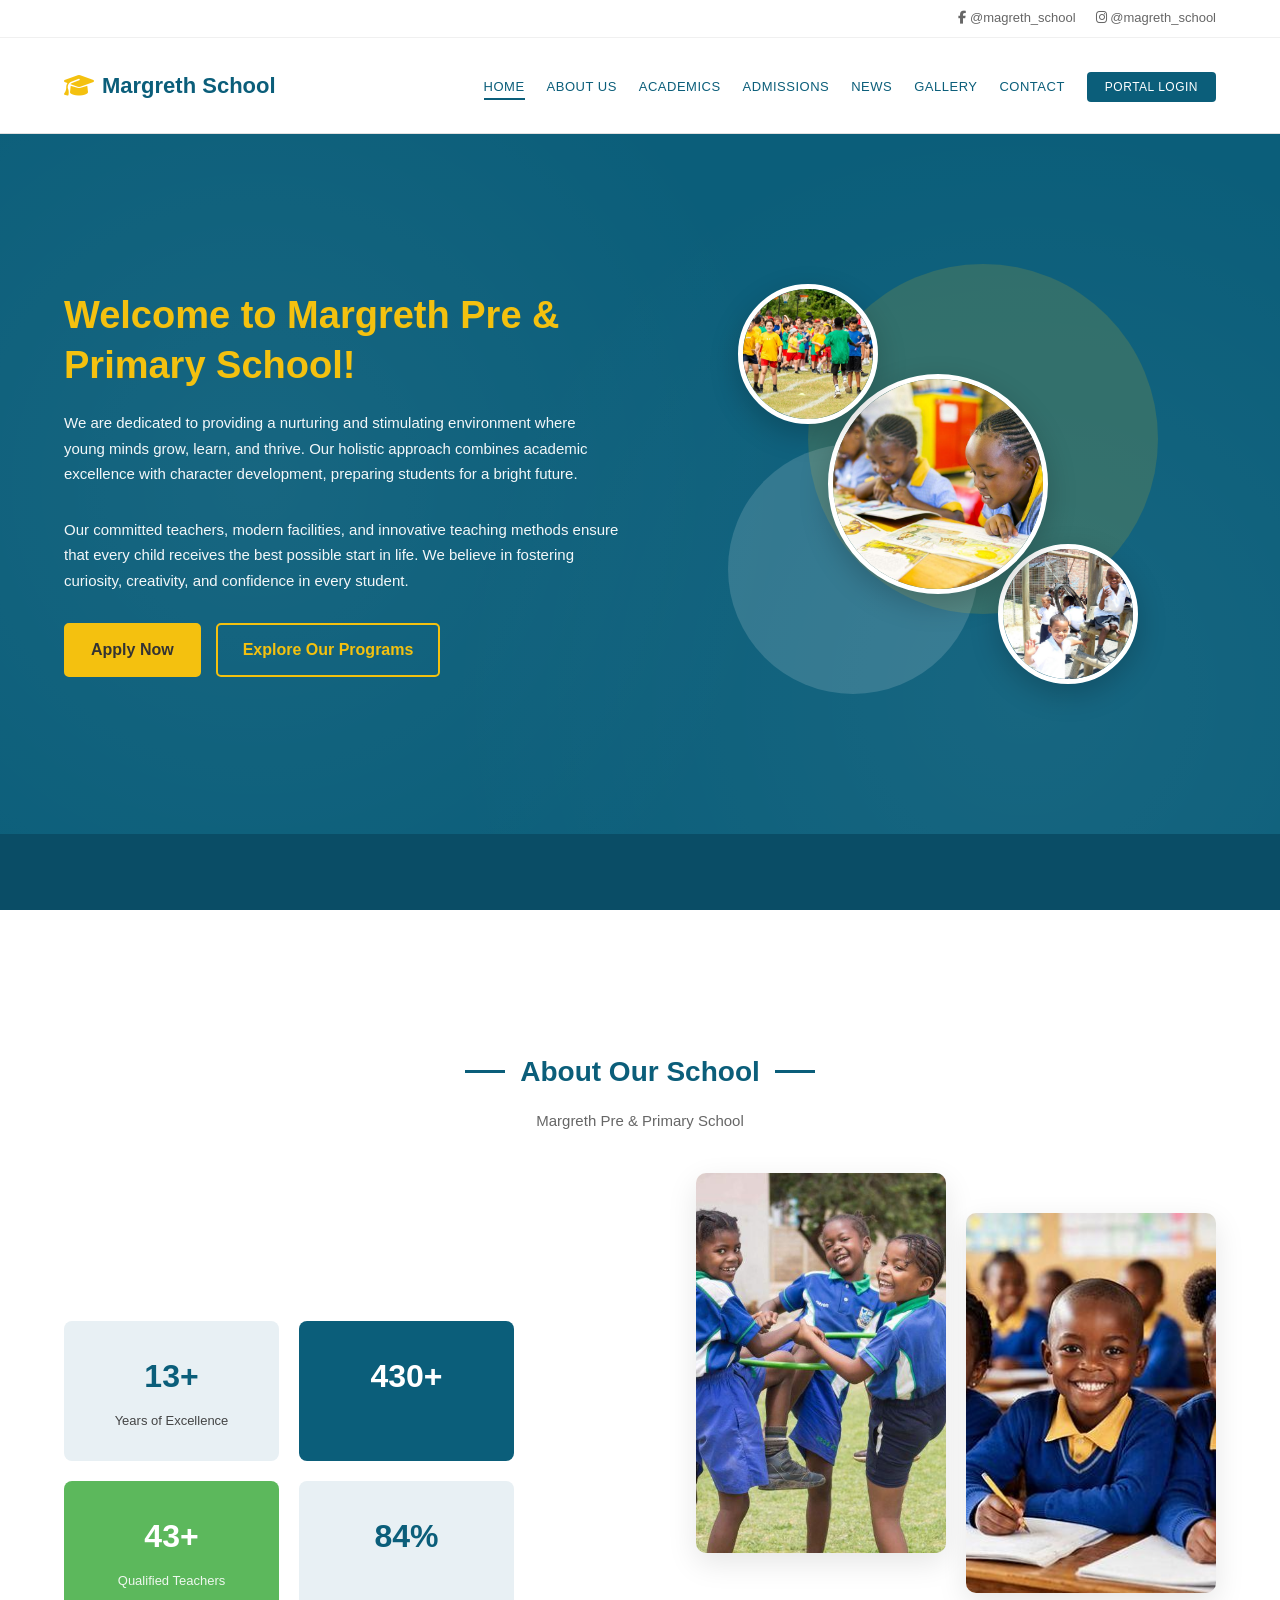
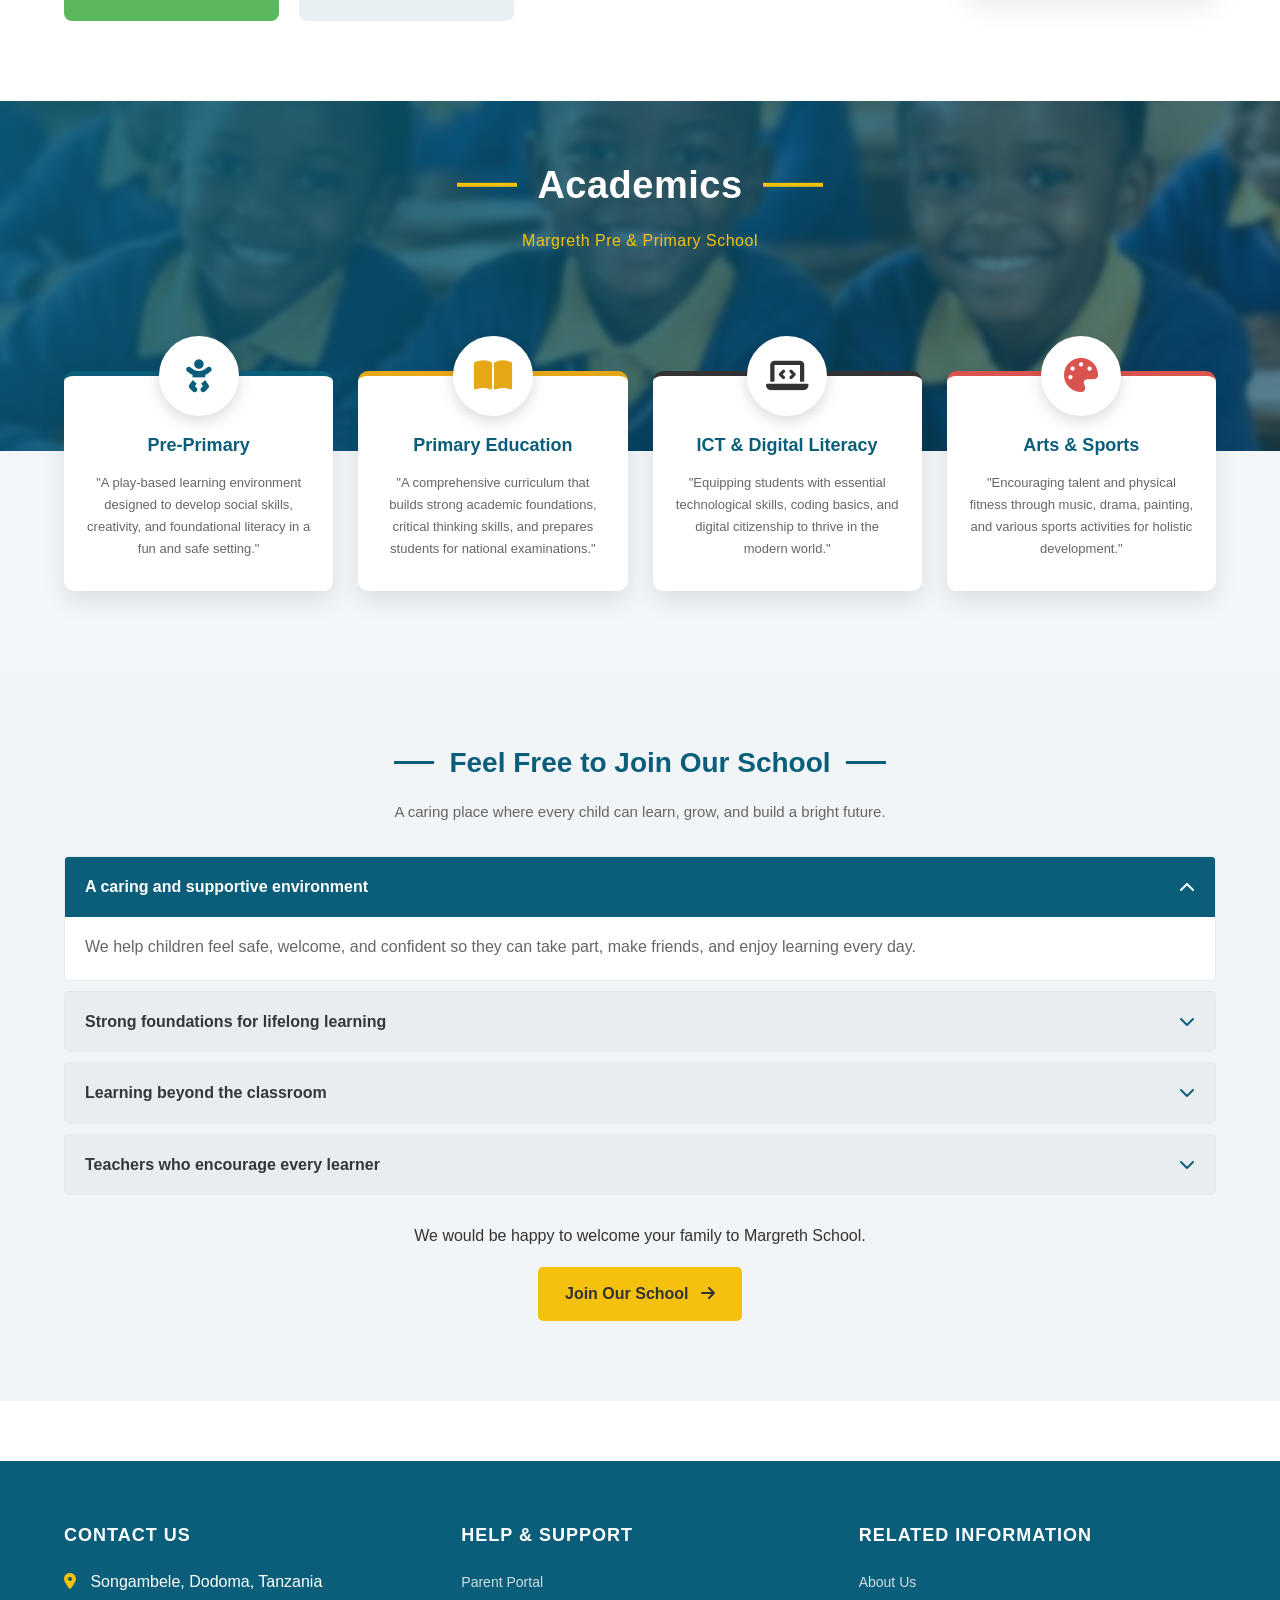
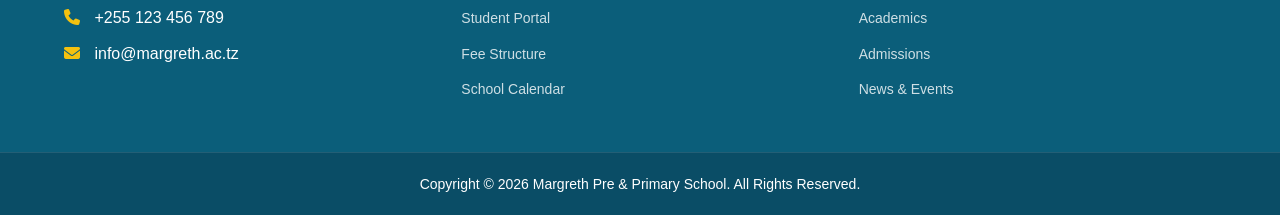
==== commit 67e95a16: "Initial commit - Margreth School website" ====
--- a/index.html
+++ b/index.html
@@ -9,13 +9,13 @@
     <!-- Link to External CSS -->
     <link rel="stylesheet" href="css/style.css">
 </head>
-<body>
+<body class="home-page">
 
     <!-- TOP BAR -->
     <div class="top-bar">
         <div class="container">
-            <a href="https://www.instagram.com/mkumbwa_106_jr/" target="_blank" rel="noopener noreferrer"><i class="fab fa-facebook-f"></i> @mkumbwa_106_jr</a>
-            <a href="https://www.instagram.com/mkumbwa_106_jr/" target="_blank" rel="noopener noreferrer"><i class="fab fa-instagram"></i> @mkumbwa_106_jr</a>
+            <a href="https://www.instagram.com/mkumbwa_106_jr/" target="_blank" rel="noopener noreferrer"><i class="fab fa-facebook-f"></i> @magreth_school</a>
+            <a href="https://www.instagram.com/mkumbwa_106_jr/" target="_blank" rel="noopener noreferrer"><i class="fab fa-instagram"></i> @magreth_school</a>
         </div>
     </div>
 
@@ -26,7 +26,10 @@
                 <i class="fas fa-graduation-cap"></i>
                 <span>Margreth School</span>
             </div>
-            <nav>
+            <button class="mobile-menu-toggle" type="button" aria-label="Open navigation menu" aria-expanded="false" aria-controls="site-navigation">
+                <span class="hamburger-lines" aria-hidden="true"><span></span><span></span><span></span></span>
+            </button>
+            <nav id="site-navigation">
                 <ul>
                     <li><a href="#home" class="active">Home</a></li>
                     <li><a href="#about">About Us</a></li>
@@ -35,7 +38,7 @@
                     <li><a href="news/index.html">News</a></li>
                     <li><a href="gallery/index.html">Gallery</a></li>
                     <li><a href="contact.html">Contact</a></li>
-                    <li><a href="#" class="btn-login">Portal Login</a></li>
+                    <li><a href="portal-login.html" class="btn-login">Portal Login</a></li>
                 </ul>
             </nav>
         </div>
@@ -209,6 +212,38 @@
 
 </section>
 
+<!-- WHY JOIN OUR SCHOOL -->
+<section class="join-school-section" id="why-join">
+    <div class="container">
+        <h2 class="section-title">Feel Free to Join Our School</h2>
+        <p class="section-subtitle">A caring place where every child can learn, grow, and build a bright future.</p>
+
+        <div class="join-school-reasons">
+            <details class="join-reason" open>
+                <summary>A caring and supportive environment</summary>
+                <p>We help children feel safe, welcome, and confident so they can take part, make friends, and enjoy learning every day.</p>
+            </details>
+            <details class="join-reason">
+                <summary>Strong foundations for lifelong learning</summary>
+                <p>Our pre-primary and primary programs build literacy, numeracy, curiosity, and the good study habits children need for the next stage.</p>
+            </details>
+            <details class="join-reason">
+                <summary>Learning beyond the classroom</summary>
+                <p>ICT, sports, arts, and creative activities give learners room to discover their interests and develop practical skills.</p>
+            </details>
+            <details class="join-reason">
+                <summary>Teachers who encourage every learner</summary>
+                <p>Our school community values each child's progress and encourages responsibility, respect, and confidence along the way.</p>
+            </details>
+        </div>
+
+        <div class="join-school-action">
+            <p>We would be happy to welcome your family to Margreth School.</p>
+            <a href="admissions/index.html" class="btn btn-primary">Join Our School <i class="fas fa-arrow-right"></i></a>
+        </div>
+    </div>
+</section>
+
 
     <!-- FOOTER -->
     <footer>
@@ -217,7 +252,7 @@
                 <div class="footer-col">
                     <h4>Contact Us</h4>
                     <ul>
-                        <li><i class="fas fa-map-marker-alt"></i> P.O. Box 1234, Dar es Salaam, Tanzania</li>
+                        <li><i class="fas fa-map-marker-alt"></i> Songambele, Dodoma, Tanzania</li>
                         <li><i class="fas fa-phone"></i> +255 123 456 789</li>
                         <li><i class="fas fa-envelope"></i> info@margreth.ac.tz</li>
                     </ul>
@@ -250,4 +285,4 @@
       <script src="js/main.js"></script>
 
 </body>
-</html>+</html>
--- a/css/style.css
+++ b/css/style.css
@@ -93,6 +93,46 @@
 }
 
 /* --- NAVIGATION LINKS --- */
+.mobile-menu-toggle {
+    display: none;
+    width: 44px;
+    height: 42px;
+    place-items: center;
+    border: 1px solid rgba(11, 94, 122, .18);
+    border-radius: 5px;
+    background: #fff;
+    color: var(--primary-blue);
+    cursor: pointer;
+}
+
+.hamburger-lines {
+    display: flex;
+    width: 20px;
+    flex-direction: column;
+    gap: 5px;
+}
+
+.hamburger-lines span {
+    display: block;
+    width: 100%;
+    height: 2px;
+    border-radius: 2px;
+    background: currentColor;
+    transition: transform 200ms ease, opacity 200ms ease;
+}
+
+.mobile-menu-toggle[aria-expanded="true"] .hamburger-lines span:first-child {
+    transform: translateY(7px) rotate(45deg);
+}
+
+.mobile-menu-toggle[aria-expanded="true"] .hamburger-lines span:nth-child(2) {
+    opacity: 0;
+}
+
+.mobile-menu-toggle[aria-expanded="true"] .hamburger-lines span:last-child {
+    transform: translateY(-7px) rotate(-45deg);
+}
+
 nav ul {
     display: flex;
     gap: 22px;
@@ -602,7 +642,7 @@
 .academics-hero {
     position: relative;
     width: 100%;
-    height: 450px;
+    height: 350px;
     overflow: hidden;
 }
 
@@ -627,7 +667,7 @@
 
 .academics-hero-content {
     position: absolute;
-    top: 50%;
+    top: 35%;
     left: 50%;
     transform: translate(-50%, -50%);
     text-align: center;
@@ -689,6 +729,86 @@
     transform: scale(1.1);
 }
 
+/* --- WHY JOIN OUR SCHOOL --- */
+.join-school-section {
+    padding: 70px 0 80px;
+    background: #f1f5f7;
+}
+
+.join-school-section .section-title {
+    margin-top: 0;
+}
+
+.join-school-section .section-subtitle {
+    margin-bottom: 32px;
+}
+
+.join-school-reasons {
+    width: 100%;
+    max-width: 1200px;
+    margin: 0 auto;
+}
+
+.join-reason {
+    margin: 0 0 10px;
+    background: #fff;
+    border: 1px solid #e5e9eb;
+    border-radius: 4px;
+    overflow: hidden;
+}
+
+.join-reason summary {
+    position: relative;
+    padding: 17px 48px 17px 20px;
+    background: #e9edef;
+    color: #30383c;
+    font-weight: 700;
+    cursor: pointer;
+    list-style: none;
+}
+
+.join-reason summary::-webkit-details-marker { display: none; }
+
+.join-reason summary::after {
+    content: '\f078';
+    position: absolute;
+    top: 50%;
+    right: 20px;
+    color: var(--primary-blue);
+    font-family: 'Font Awesome 6 Free';
+    font-weight: 900;
+    transform: translateY(-50%);
+    transition: transform .2s ease;
+}
+
+.join-reason[open] summary {
+    background: var(--primary-blue);
+    color: #fff;
+}
+
+.join-reason[open] summary::after {
+    color: #fff;
+    transform: translateY(-50%) rotate(180deg);
+}
+
+.join-reason p {
+    padding: 16px 20px 18px;
+    color: var(--text-light);
+    line-height: 1.8;
+}
+
+.join-school-action {
+    margin-top: 28px;
+    text-align: center;
+}
+
+.join-school-action p {
+    margin-bottom: 18px;
+    color: var(--text-dark);
+}
+
+.join-school-action .btn i { margin-left: 8px; }
+
 .card-circle i {
     font-size: 34px;
 }
@@ -797,7 +917,7 @@
 
 .page-hero-content {
     position: absolute;
-    top: 50%;
+    top: 35%;
     left: 50%;
     transform: translate(-50%, -50%);
     text-align: center;
@@ -819,6 +939,10 @@
     color: var(--white);
     letter-spacing: 0.5px;
     text-transform: uppercase;
+}
+
+.page-hero-content .section-subtitle-light {
+    color: var(--accent-yellow);
 }
 
 /* --- ADMISSIONS INTRO --- */
@@ -1407,7 +1531,7 @@
 .gallery-hero {
     position: relative;
     width: 100%;
-    height: 450px;
+    height: 350px;
     overflow: hidden;
 }
 
@@ -1458,7 +1582,7 @@
 
 .gallery-hero-content {
     position: absolute;
-    top: 50%;
+    top: 35%;
     left: 50%;
     transform: translate(-50%, -50%);
     text-align: center;
@@ -1469,8 +1593,8 @@
 
 /* --- GALLERY SECTION --- */
 .gallery-section {
-    padding: 80px 0;
-    background-color: var(--white);
+    padding: 64px 0;
+    background-color: #f1f2f3;
 }
 
 .gallery-filter {
@@ -1510,41 +1634,61 @@
 /* --- GALLERY GRID (Masonry Layout) --- */
 .gallery-grid {
     display: grid;
-    grid-template-columns: repeat(4, 1fr);
-    grid-auto-rows: 200px;
-    gap: 20px;
-    grid-auto-flow: dense;
+    grid-template-columns: repeat(6, minmax(0, 1fr));
+    grid-template-rows: repeat(5, 160px);
+    grid-auto-rows: 160px;
+    gap: 9px;
+    grid-auto-flow: row;
+    padding: 14px;
+    background: #fff;
+    max-width: 1200px;
+    margin-inline: auto;
 }
 
 .gallery-item {
     position: relative;
-    border-radius: 12px;
+    border-radius: 0;
     overflow: hidden;
-    box-shadow: 0 10px 30px rgba(0,0,0,0.1);
-    transition: transform 0.4s ease, box-shadow 0.4s ease;
+    box-shadow: none;
+    transition: opacity 0.25s ease;
     cursor: pointer;
-    grid-column: span 1;
-    grid-row: span 1;
-}
-
-.gallery-item.item-large {
-    grid-column: span 2;
-    grid-row: span 2;
-}
-
-.gallery-item.item-tall {
-    grid-column: span 1;
-    grid-row: span 2;
-}
-
-.gallery-item.item-wide {
-    grid-column: span 2;
-    grid-row: span 1;
-}
+    grid-column: auto;
+    grid-row: auto;
+}
+
+/* Fixed collage map to match the staggered reference layout. */
+.gallery-item:nth-child(1) { grid-area: 1 / 1 / 3 / 5; }
+.gallery-item:nth-child(2) { grid-area: 1 / 5 / 2 / 7; }
+.gallery-item:nth-child(3) { grid-area: 2 / 6 / 3 / 7; }
+.gallery-item:nth-child(4) { grid-area: 3 / 6 / 4 / 7; }
+.gallery-item:nth-child(5) { grid-area: 3 / 1 / 4 / 3; }
+.gallery-item:nth-child(6) { grid-area: 3 / 3 / 4 / 5; }
+.gallery-item:nth-child(7) { grid-area: 2 / 5 / 4 / 6; }
+.gallery-item:nth-child(8) { grid-area: 4 / 1 / 5 / 3; }
+.gallery-item:nth-child(9) { grid-area: 4 / 3 / 5 / 6; }
+.gallery-item:nth-child(10) { grid-area: 4 / 6 / 5 / 7; }
+.gallery-item:nth-child(11) { grid-area: 5 / 1 / 6 / 3; }
+.gallery-item:nth-child(12) { grid-area: 5 / 3 / 6 / 5; }
+
+/* When a filter is active, let the remaining images pack together. */
+.gallery-grid.is-filtered {
+    grid-auto-flow: dense;
+}
+.gallery-grid.is-filtered .gallery-item { grid-area: auto; grid-column: span 1; grid-row: span 1; }
+.gallery-grid.is-filtered .gallery-item.item-large { grid-column: span 2; grid-row: span 2; }
+.gallery-grid.is-filtered .gallery-item.item-tall { grid-column: span 1; grid-row: span 2; }
+.gallery-grid.is-filtered .gallery-item.item-wide { grid-column: span 2; grid-row: span 1; }
+.gallery-grid.is-filtered.filtered-count-1 { grid-template-columns: minmax(0, 1fr); grid-auto-rows: 520px; }
+.gallery-grid.is-filtered.filtered-count-2 { grid-template-columns: repeat(2, minmax(0, 1fr)); grid-auto-rows: 340px; }
+.gallery-grid.is-filtered.filtered-count-3,
+.gallery-grid.is-filtered.filtered-count-4 { grid-template-columns: repeat(2, minmax(0, 1fr)); grid-auto-rows: 300px; }
+.gallery-grid.is-filtered.filtered-count-5-plus { grid-template-columns: repeat(3, minmax(0, 1fr)); grid-auto-rows: 240px; }
+.gallery-grid.is-filtered.filtered-count-3 .gallery-item,
+.gallery-grid.is-filtered.filtered-count-4 .gallery-item,
+.gallery-grid.is-filtered.filtered-count-5-plus .gallery-item { grid-column: span 1; grid-row: span 1; }
 
 .gallery-item:hover {
-    transform: translateY(-5px);
-    box-shadow: 0 20px 40px rgba(0,0,0,0.2);
+    opacity: .96;
     z-index: 5;
 }
 
@@ -1558,11 +1702,12 @@
     width: 100%;
     height: 100%;
     object-fit: cover;
-    transition: transform 0.6s ease;
+    display: block;
+    transition: transform 0.35s ease;
 }
 
 .gallery-item:hover .gallery-image img {
-    transform: scale(1.15);
+    transform: scale(1.025);
 }
 
 .gallery-overlay {
@@ -1827,6 +1972,72 @@
         color: #666;
         font-style: italic;
     }
+
+    /* Keep the printed application boxes compact enough for A4. */
+    .a4-form-print {
+        padding: 16px;
+    }
+
+    .form-letterhead {
+        gap: 12px;
+        padding-bottom: 12px;
+        margin-bottom: 16px;
+    }
+
+    .letterhead-logo {
+        width: 54px;
+        height: 54px;
+        font-size: 25px;
+    }
+
+    .letterhead-text h1 {
+        font-size: 18px;
+    }
+
+    .form-title {
+        margin-bottom: 16px;
+    }
+
+    .form-title h2 {
+        font-size: 17px;
+    }
+
+    .form-section-block {
+        margin-bottom: 12px;
+    }
+
+    .section-bar {
+        padding: 7px 12px;
+        font-size: 11px;
+    }
+
+    .form-table td {
+        padding: 6px 8px;
+        font-size: 11px;
+    }
+
+    .input-cell {
+        height: 26px;
+    }
+
+    .label-cell {
+        font-size: 10px;
+    }
+
+    .declaration-text {
+        padding: 8px 12px;
+        font-size: 11px;
+        line-height: 1.5;
+    }
+
+    .signature-table td {
+        padding: 12px 8px;
+    }
+
+    .form-footer {
+        margin-top: 14px;
+        padding-top: 8px;
+    }
     
     header, .top-bar, .promo-banner, footer, .form-header, .modern-form-submit, .cta-section {
         display: none !important;
@@ -1874,7 +2085,7 @@
     .bg-2 { width: 200px; height: 200px; }
     
     .academics-hero {
-        height: 350px;
+        height: 280px;
     }
     .section-title-light {
         font-size: 30px;
@@ -1953,13 +2164,19 @@
     }
     
     .gallery-hero {
-        height: 350px;
+        height: 280px;
     }
     .gallery-grid {
         grid-template-columns: repeat(3, 1fr);
+        grid-template-rows: repeat(4, 180px);
         grid-auto-rows: 180px;
-        gap: 15px;
-    }
+        gap: 6px;
+    }
+    .gallery-item:nth-child(n) { grid-area: auto; }
+    .gallery-item { grid-column: span 1; grid-row: span 1; }
+    .gallery-item.item-large { grid-column: span 2; grid-row: span 2; }
+    .gallery-item.item-tall { grid-column: span 1; grid-row: span 2; }
+    .gallery-item.item-wide { grid-column: span 2; grid-row: span 1; }
 }
 
 @media (max-width: 768px) {
@@ -1967,16 +2184,39 @@
         padding: 15px 0;
     }
     header .container { 
-        flex-direction: column; 
-        gap: 15px; 
-    }
-    nav ul { 
-        flex-wrap: wrap; 
-        justify-content: center; 
-        gap: 12px; 
-    }
-    nav ul li a {
-        font-size: 11px;
+        flex-direction: row;
+        flex-wrap: wrap;
+        gap: 0;
+    }
+    .mobile-menu-toggle {
+        display: grid;
+    }
+    header nav {
+        display: none;
+        width: 100%;
+        padding-top: 12px;
+    }
+    header .container.menu-open nav {
+        display: block;
+    }
+    header nav ul {
+        flex-direction: column;
+        align-items: stretch;
+        gap: 0;
+        padding: 8px 0;
+        border-top: 1px solid #e6edef;
+    }
+    header nav ul li a {
+        display: block;
+        padding: 12px 8px;
+        font-size: 12px;
+    }
+    header nav ul li a::after {
+        display: none;
+    }
+    header nav ul li a.btn-login {
+        display: inline-block;
+        margin-top: 6px;
     }
     
     .grid-cards { 
@@ -2010,7 +2250,7 @@
     }
     
     .academics-hero {
-        height: 280px;
+        height: 220px;
     }
     .section-title-light {
         font-size: 24px;
@@ -2161,16 +2401,23 @@
     }
     
     .gallery-hero {
-        height: 280px;
+        height: 220px;
     }
     .gallery-section {
         padding: 60px 0;
     }
     .gallery-grid {
         grid-template-columns: repeat(2, 1fr);
-        grid-auto-rows: 150px;
-        gap: 12px;
-    }
+        grid-template-rows: none;
+        grid-auto-rows: 210px;
+        gap: 5px;
+    }
+    .gallery-grid.is-filtered.filtered-count-1 { grid-template-columns: minmax(0, 1fr); grid-auto-rows: 360px; }
+    .gallery-grid.is-filtered.filtered-count-2 { grid-template-columns: minmax(0, 1fr); grid-auto-rows: 300px; }
+    .gallery-grid.is-filtered.filtered-count-3,
+    .gallery-grid.is-filtered.filtered-count-4 { grid-template-columns: repeat(2, minmax(0, 1fr)); grid-auto-rows: 230px; }
+    .gallery-grid.is-filtered.filtered-count-5-plus { grid-template-columns: repeat(2, minmax(0, 1fr)); grid-auto-rows: 200px; }
+    .gallery-item:nth-child(n) { grid-area: auto; }
     .gallery-item.item-large,
     .gallery-item.item-wide {
         grid-column: span 2;
@@ -3032,6 +3279,21 @@
     font-size: 11px;
 }
 
+.joining-instructions-download {
+    margin-top: 24px;
+}
+
+.joining-instructions-download .btn {
+    display: inline-flex;
+    align-items: center;
+    justify-content: center;
+    gap: 9px;
+    padding: 13px 24px;
+    border-radius: 50px;
+    font-size: 13px;
+    box-shadow: 0 8px 20px rgba(244, 193, 15, .22);
+}
+
 .fees-table {
     border-spacing: 0;
     border-collapse: separate;
@@ -3074,8 +3336,12 @@
 .admissions-reveal-ready .requirements-box,
 .admissions-reveal-ready .fees-box {
     opacity: 0;
-    transform: translateY(34px);
-    transition: opacity 750ms ease, transform 750ms cubic-bezier(0.22, 1, 0.36, 1), box-shadow 300ms ease, border-color 300ms ease;
+    transform: translateX(-90px);
+    transition: opacity 1300ms ease, transform 1300ms cubic-bezier(0.22, 1, 0.36, 1), box-shadow 300ms ease, border-color 300ms ease;
+}
+
+.admissions-reveal-ready .fees-box {
+    transform: translateX(90px);
 }
 
 .admissions-reveal-ready .fees-box {
@@ -3085,7 +3351,7 @@
 .admissions-reveal-ready .requirements-box.is-visible,
 .admissions-reveal-ready .fees-box.is-visible {
     opacity: 1;
-    transform: translateY(0);
+    transform: translateX(0);
 }
 
 @media (prefers-reduced-motion: reduce) {
@@ -3098,6 +3364,9 @@
 }
 
 @media (max-width: 768px) {
+    .admissions-reveal-ready .requirements-box { transform: translateX(-35px); }
+    .admissions-reveal-ready .fees-box { transform: translateX(35px); }
+
     .requirements-box,
     .fees-box {
         padding: 26px 22px;
@@ -3112,7 +3381,17 @@
 }
 
 
-/* Simple school-color loading spinner for internal page navigation */
+/* Homepage first-load blur reveal */
+.home-page > :not(.site-page-loader):not(.back-to-top) {
+    transition: filter 850ms ease, opacity 850ms ease, transform 850ms cubic-bezier(0.22, 1, 0.36, 1);
+}
+
+.home-page.is-page-entering > :not(.site-page-loader):not(.back-to-top) {
+    filter: blur(9px);
+    opacity: .45;
+    transform: translateY(8px) scale(.995);
+}
+
 .site-page-loader {
     position: fixed;
     inset: 0;
@@ -3147,10 +3426,17 @@
 }
 
 @media (prefers-reduced-motion: reduce) {
+    .home-page > :not(.site-page-loader):not(.back-to-top),
     .site-page-loader,
     .site-loader-spinner {
         transition: none;
         animation: none;
+    }
+
+    .home-page.is-page-entering > :not(.site-page-loader):not(.back-to-top) {
+        filter: none;
+        opacity: 1;
+        transform: none;
     }
 }
 
@@ -3299,3 +3585,255 @@
 #contact-form-status {
     scroll-margin-top: 120px;
 }
+
+/* Contact form and map panel */
+.contact-main-section {
+    padding: 72px 0;
+    background: #08758a;
+}
+
+.contact-main-grid {
+    grid-template-columns: minmax(0, 1.08fr) minmax(320px, .92fr);
+    gap: 30px;
+    align-items: stretch;
+}
+
+.contact-form-box,
+.contact-map-box {
+    padding: clamp(24px, 3vw, 38px);
+    border-radius: 4px;
+    background: #fff;
+    box-shadow: 0 12px 35px rgba(0, 43, 55, .14);
+}
+
+.contact-form-box h3,
+.contact-map-box h3 {
+    padding-bottom: 16px;
+    border-bottom: 2px solid #08758a;
+    color: #08758a;
+}
+
+.contact-form-box h3 i,
+.contact-map-box h3 i {
+    color: #08758a;
+}
+
+.contact-form-box > p,
+.contact-map-box > p {
+    color: #66757a;
+}
+
+.contact-form .form-row {
+    gap: 16px;
+    margin-bottom: 16px;
+}
+
+.contact-form label {
+    margin-bottom: 7px;
+    color: #35464b;
+    font-size: 13px;
+    font-weight: 600;
+}
+
+.contact-form input,
+.contact-form select,
+.contact-form textarea {
+    padding: 13px 14px;
+    border: 1px solid transparent;
+    border-radius: 4px;
+    background: #f2f3f4;
+    color: #26383d;
+}
+
+.contact-form input:focus,
+.contact-form select:focus,
+.contact-form textarea:focus {
+    border-color: #08758a;
+    background: #fff;
+    box-shadow: 0 0 0 3px rgba(8, 117, 138, .12);
+}
+
+.contact-form textarea {
+    min-height: 150px;
+}
+
+.contact-form .form-submit .btn {
+    width: 100%;
+    padding: 15px 24px;
+    border: 0;
+    border-radius: 4px;
+    background: #08758a;
+    color: #fff;
+    box-shadow: none;
+}
+
+.contact-form .form-submit .btn:hover {
+    transform: translateY(-2px);
+    background: #06677a;
+    box-shadow: 0 8px 18px rgba(8, 117, 138, .2);
+}
+
+.contact-map-box {
+    display: flex;
+    flex-direction: column;
+}
+
+.contact-map-box .map-container {
+    flex: 1 1 420px;
+    min-height: 420px;
+    height: auto;
+    border-radius: 4px;
+    box-shadow: none;
+}
+
+.contact-map-box h3 {
+    padding-bottom: 0;
+    border-bottom: 0;
+}
+
+@media (max-width: 768px) {
+    .contact-main-section { padding: 44px 0; }
+    .contact-main-grid { grid-template-columns: 1fr; gap: 22px; }
+    .contact-map-box .map-container { flex-basis: 320px; min-height: 320px; }
+}
+
+/* School portal sign-in screen */
+.portal-login-section {
+    display: grid;
+    min-height: calc(100vh - 150px);
+    place-items: center;
+    padding: 56px 20px;
+    background: #08758a;
+}
+
+.portal-login-card {
+    width: min(100%, 460px);
+    padding: 42px;
+    background: #fff;
+    box-shadow: 0 18px 50px rgba(0, 43, 55, .18);
+}
+
+.portal-login-icon {
+    display: grid;
+    width: 58px;
+    height: 58px;
+    margin-bottom: 20px;
+    place-items: center;
+    border-radius: 50%;
+    background: #e8f3f5;
+    color: #08758a;
+    font-size: 23px;
+}
+
+.portal-login-card h1 {
+    margin-bottom: 8px;
+    color: #08758a;
+    font-size: 25px;
+}
+
+.portal-login-intro,
+.portal-login-help {
+    color: #66757a;
+    font-size: 14px;
+    line-height: 1.6;
+}
+
+.portal-login-intro {
+    margin-bottom: 28px;
+}
+
+.portal-login-form .form-group {
+    display: flex;
+    flex-direction: column;
+    margin-bottom: 19px;
+}
+
+.portal-login-form .form-group label {
+    margin-bottom: 7px;
+    color: #35464b;
+    font-size: 13px;
+    font-weight: 600;
+}
+
+.portal-login-form .form-group input {
+    width: 100%;
+    padding: 13px 14px;
+    border: 1px solid transparent;
+    border-radius: 4px;
+    outline: none;
+    background: #f2f3f4;
+    color: #26383d;
+    font: inherit;
+    transition: border-color 180ms ease, background 180ms ease, box-shadow 180ms ease;
+}
+
+.portal-login-form .form-group input:focus {
+    border-color: #08758a;
+    background: #fff;
+    box-shadow: 0 0 0 3px rgba(8, 117, 138, .12);
+}
+
+.portal-login-options {
+    display: flex;
+    align-items: center;
+    justify-content: space-between;
+    gap: 12px;
+    margin: 2px 0 22px;
+    font-size: 13px;
+}
+
+.portal-remember {
+    display: inline-flex;
+    align-items: center;
+    gap: 7px;
+    color: #536267;
+}
+
+.portal-remember input { accent-color: #08758a; }
+
+.portal-login-options a,
+.portal-login-help a {
+    color: #08758a;
+    font-weight: 600;
+}
+
+.portal-login-submit {
+    width: 100%;
+    padding: 14px 20px;
+    border: 0;
+    border-radius: 4px;
+    background: #08758a;
+    color: #fff;
+    font: inherit;
+    font-weight: 700;
+    cursor: pointer;
+    transition: background 180ms ease, transform 180ms ease;
+}
+
+.portal-login-submit:hover {
+    transform: translateY(-2px);
+    background: #06677a;
+}
+
+.portal-login-submit i { margin-right: 8px; }
+
+.portal-login-status {
+    margin-top: 16px;
+    padding: 12px;
+    border: 1px solid #e5d69e;
+    border-radius: 4px;
+    background: #fff9e5;
+    color: #66541a;
+    font-size: 13px;
+    line-height: 1.5;
+}
+
+.portal-login-help {
+    margin-top: 22px;
+    text-align: center;
+}
+
+@media (max-width: 480px) {
+    .portal-login-section { padding: 32px 16px; }
+    .portal-login-card { padding: 30px 22px; }
+}
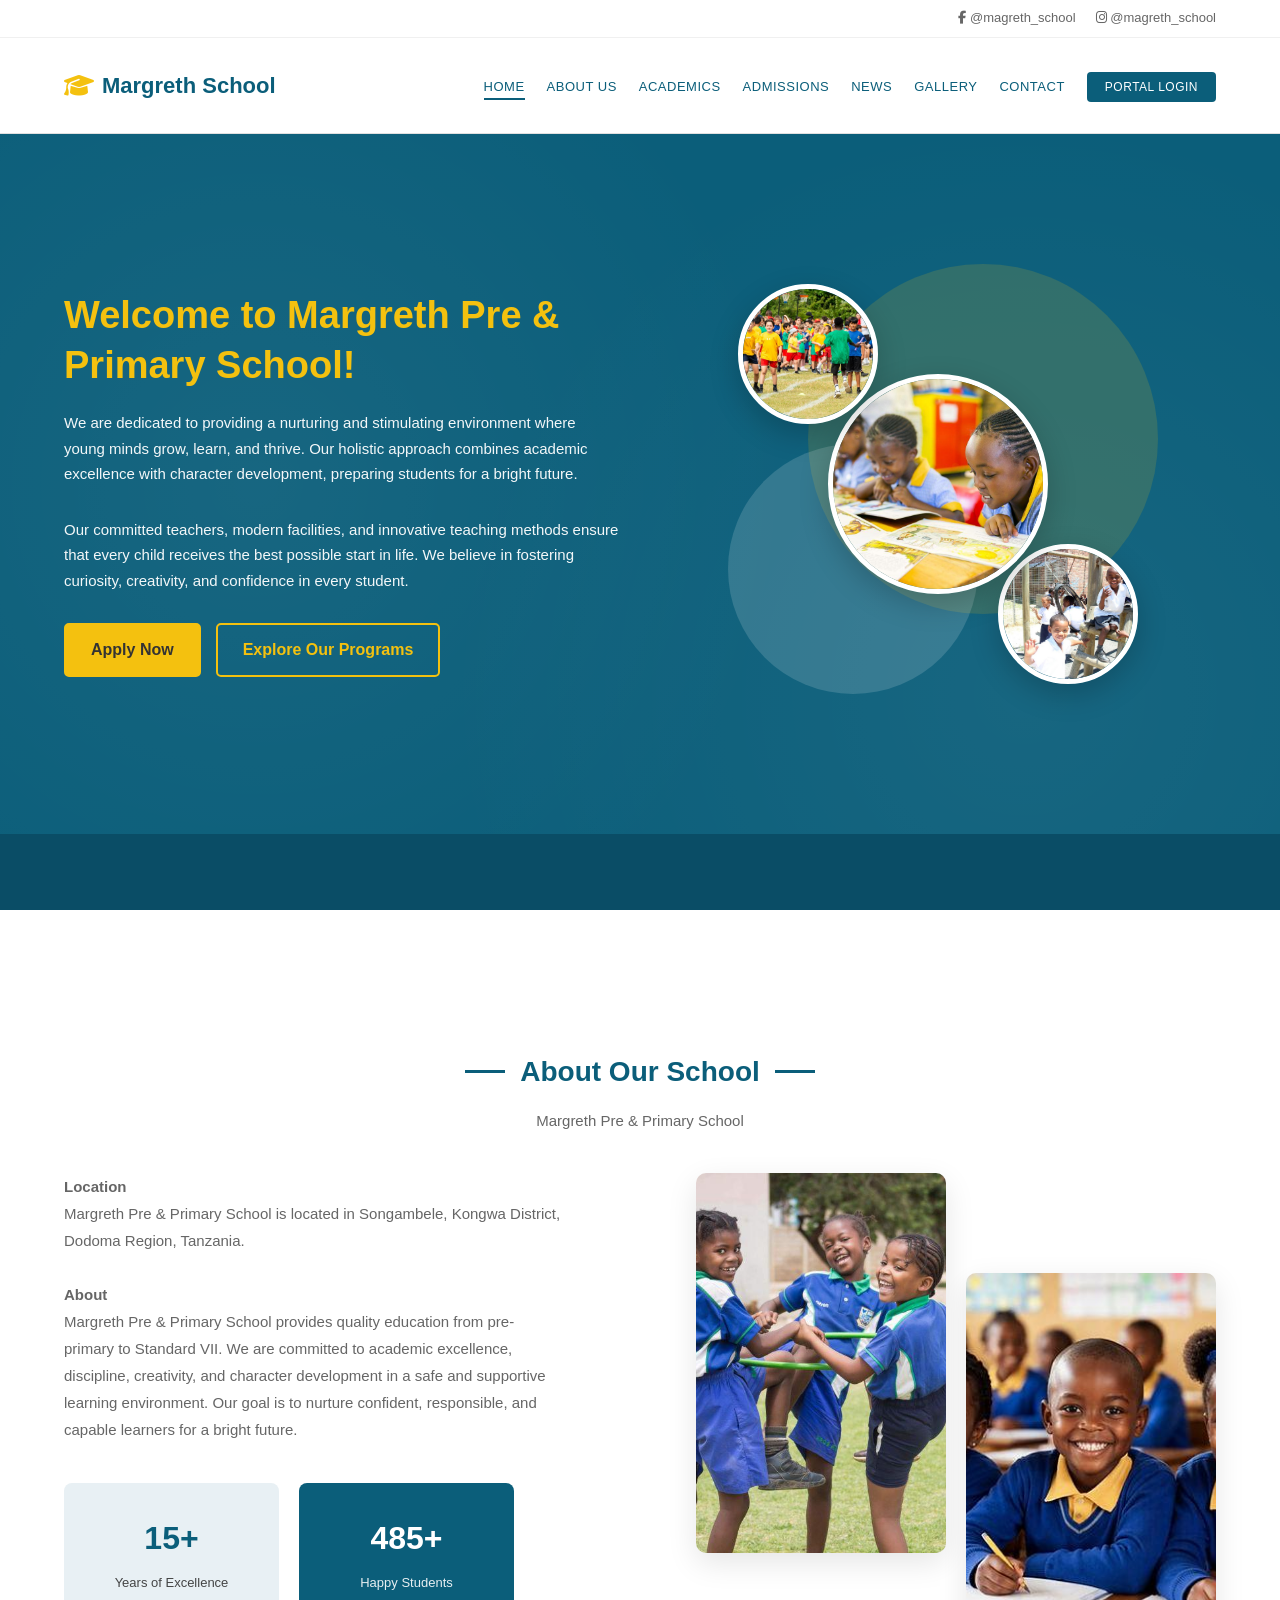
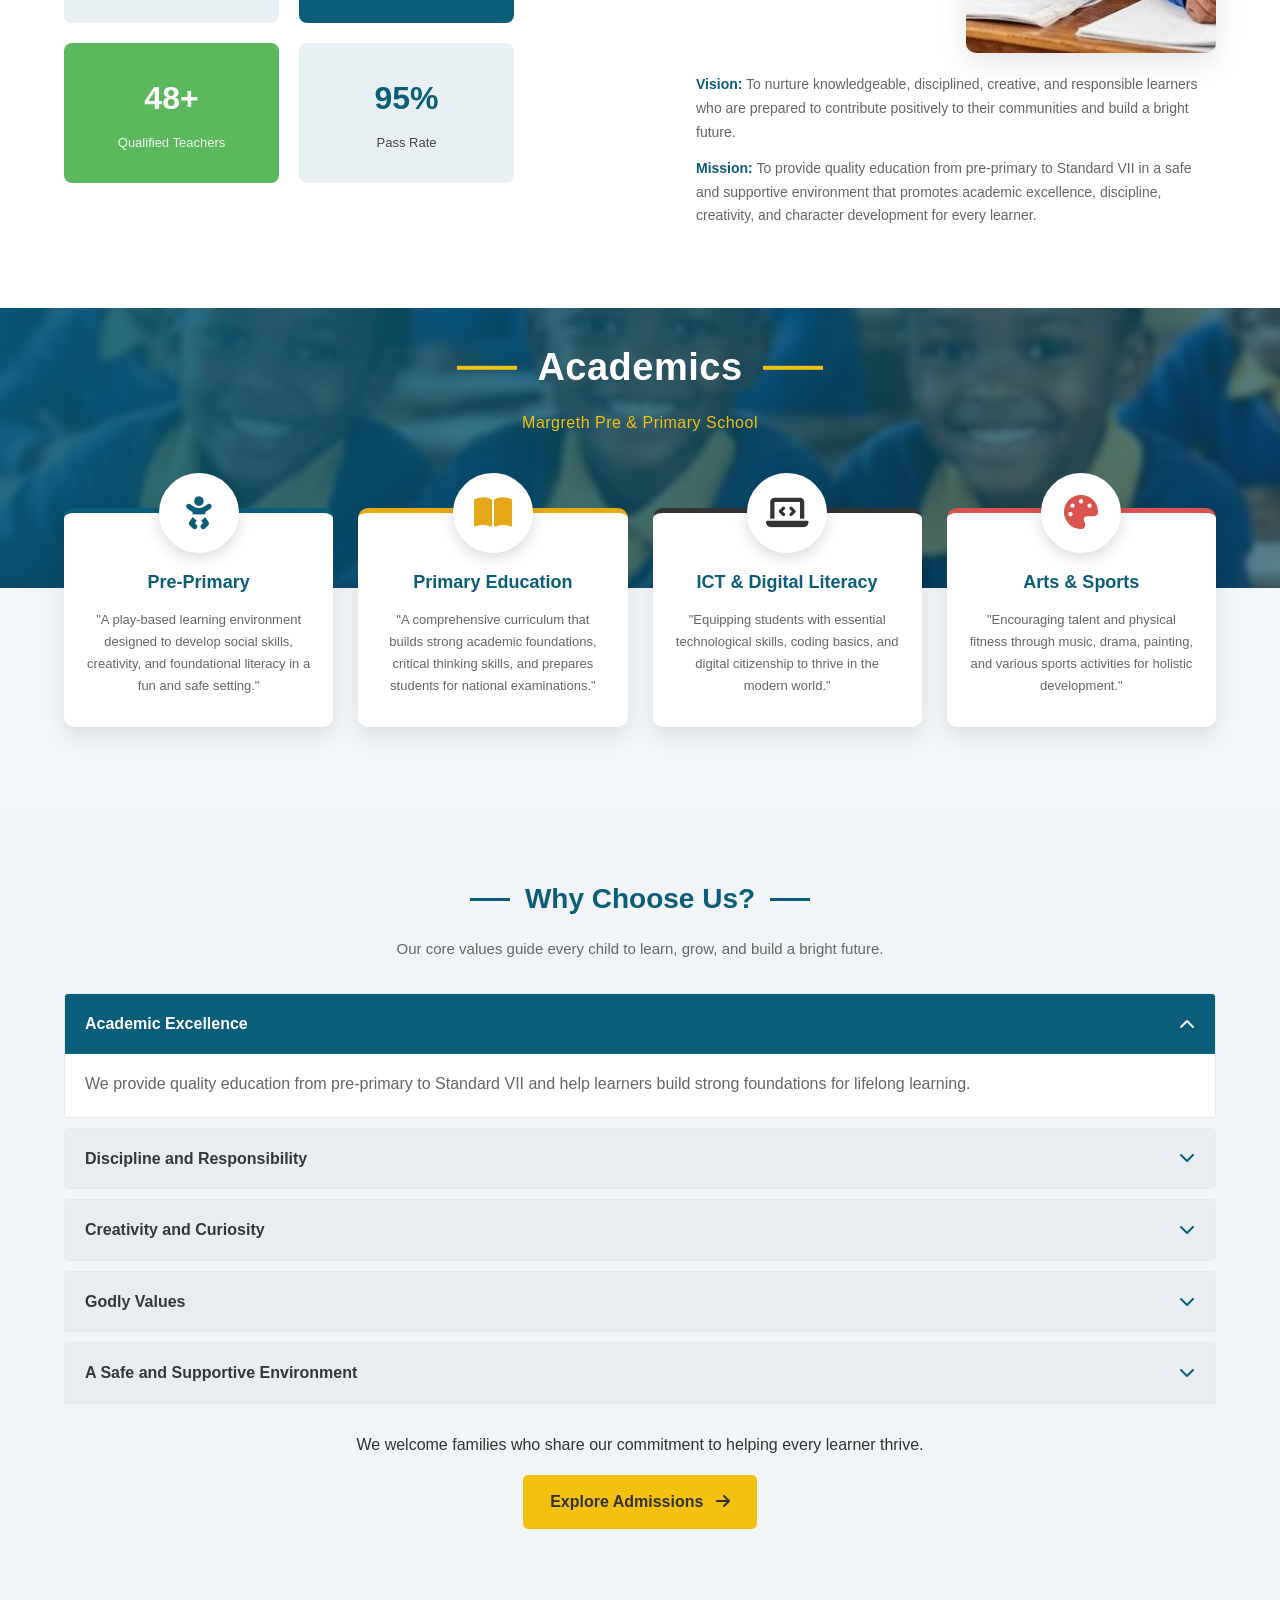
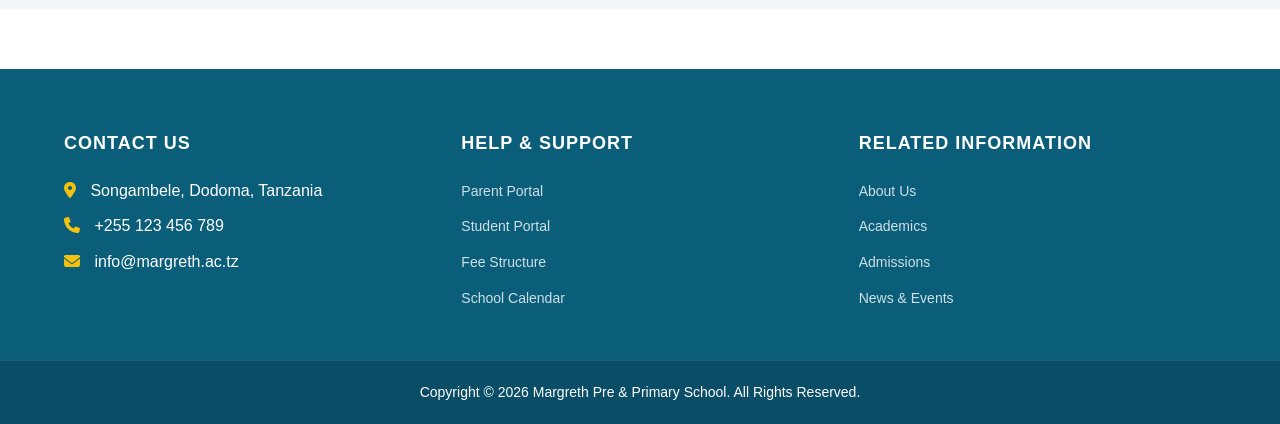
==== commit 569e2a06: "Update staff page etc" ====
--- a/index.html
+++ b/index.html
@@ -32,8 +32,20 @@
             <nav id="site-navigation">
                 <ul>
                     <li><a href="#home" class="active">Home</a></li>
-                    <li><a href="#about">About Us</a></li>
-                    <li><a href="#academics">Academics</a></li>
+                    <li class="nav-dropdown">
+                        <a href="#about" aria-haspopup="true">About Us</a>
+                        <ul class="nav-submenu">
+                            <li><a href="#about">Who We Are</a></li>
+                            <li><a href="school-staff.html">Our School Staff</a></li>
+                        </ul>
+                    </li>
+                    <li class="nav-dropdown">
+                        <a href="#academics" aria-haspopup="true">Academics</a>
+                        <ul class="nav-submenu">
+                            <li><a href="#academics">Programs</a></li>
+                            <li><a href="results/index.html">Results</a></li>
+                        </ul>
+                    </li>
                     <li><a href="admissions/index.html">Admissions</a></li>
                     <li><a href="news/index.html">News</a></li>
                     <li><a href="gallery/index.html">Gallery</a></li>
@@ -54,7 +66,7 @@
                 <p>Our committed teachers, modern facilities, and innovative teaching methods ensure that every child receives the best possible start in life. We believe in fostering curiosity, creativity, and confidence in every student.</p>
                 <div class="hero-buttons">
                     <a href="admissions/index.html" class="btn btn-primary">Apply Now</a>
-                    <a href="academics/index.html" class="btn btn-outline">Explore Our Programs</a>
+                    <a href="#academics" class="btn btn-outline">Explore Our Programs</a>
                 </div>
             </div>
             <div class="hero-image">
@@ -107,7 +119,7 @@
             
             <!-- Kushoto: Text + Cards za Takwimu -->
             <div class="about-left">
-                <p class="about-text">Margreth Pre & Primary School is dedicated to providing a nurturing and stimulating environment where young minds grow, learn, and thrive. Our holistic approach combines academic excellence with character development, preparing students for a bright future.</p>
+                <p class="about-text"><strong>Location</strong><br>Margreth Pre &amp; Primary School is located in Songambele, Kongwa District, Dodoma Region, Tanzania.<br><br><strong>About</strong><br>Margreth Pre &amp; Primary School provides quality education from pre-primary to Standard VII. We are committed to academic excellence, discipline, creativity, and character development in a safe and supportive learning environment. Our goal is to nurture confident, responsible, and capable learners for a bright future.</p>
                 
                 <!-- Cards za Takwimu -->
                 <div class="stats-grid">
@@ -132,11 +144,17 @@
 
             <!-- Kulia: Picha Mbili -->
             <div class="about-right">
-                <div class="about-image image-1">
-                    <img src="images/about-1.jpeg" alt="Students at Margreth School">
-                </div>
-                <div class="about-image image-2">
-                    <img src="images/about-2.jpeg" alt="Classroom at Margreth School">
+                <div class="about-image-pair">
+                    <div class="about-image image-1">
+                        <img src="images/about-1.jpeg" alt="Students at Margreth School">
+                    </div>
+                    <div class="about-image image-2">
+                        <img src="images/about-2.jpeg" alt="Classroom at Margreth School">
+                    </div>
+                </div>
+                <div class="vision-mission-lines">
+                    <p><strong>Vision:</strong> To nurture knowledgeable, disciplined, creative, and responsible learners who are prepared to contribute positively to their communities and build a bright future.</p>
+                    <p><strong>Mission:</strong> To provide quality education from pre-primary to Standard VII in a safe and supportive environment that promotes academic excellence, discipline, creativity, and character development for every learner.</p>
                 </div>
             </div>
 
@@ -212,34 +230,38 @@
 
 </section>
 
-<!-- WHY JOIN OUR SCHOOL -->
+<!-- WHY CHOOSE US / CORE VALUES -->
 <section class="join-school-section" id="why-join">
     <div class="container">
-        <h2 class="section-title">Feel Free to Join Our School</h2>
-        <p class="section-subtitle">A caring place where every child can learn, grow, and build a bright future.</p>
+        <h2 class="section-title">Why Choose Us?</h2>
+        <p class="section-subtitle">Our core values guide every child to learn, grow, and build a bright future.</p>
 
         <div class="join-school-reasons">
             <details class="join-reason" open>
-                <summary>A caring and supportive environment</summary>
-                <p>We help children feel safe, welcome, and confident so they can take part, make friends, and enjoy learning every day.</p>
+                <summary>Academic Excellence</summary>
+                <p>We provide quality education from pre-primary to Standard VII and help learners build strong foundations for lifelong learning.</p>
             </details>
             <details class="join-reason">
-                <summary>Strong foundations for lifelong learning</summary>
-                <p>Our pre-primary and primary programs build literacy, numeracy, curiosity, and the good study habits children need for the next stage.</p>
+                <summary>Discipline and Responsibility</summary>
+                <p>We encourage respect, self-discipline, and responsibility so learners can make positive choices in school and in their communities.</p>
             </details>
             <details class="join-reason">
-                <summary>Learning beyond the classroom</summary>
-                <p>ICT, sports, arts, and creative activities give learners room to discover their interests and develop practical skills.</p>
+                <summary>Creativity and Curiosity</summary>
+                <p>We nurture curiosity, creative thinking, and problem-solving through engaging lessons and opportunities to explore new ideas.</p>
             </details>
             <details class="join-reason">
-                <summary>Teachers who encourage every learner</summary>
-                <p>Our school community values each child's progress and encourages responsibility, respect, and confidence along the way.</p>
+                <summary>Godly Values</summary>
+                <p>We nurture every child in godly values such as love, honesty, respect, kindness, and responsibility, helping them grow into caring and principled individuals.</p>
+            </details>
+            <details class="join-reason">
+                <summary>A Safe and Supportive Environment</summary>
+                <p>We create a welcoming place where every child feels supported, can participate, build friendships, and enjoy learning.</p>
             </details>
         </div>
 
         <div class="join-school-action">
-            <p>We would be happy to welcome your family to Margreth School.</p>
-            <a href="admissions/index.html" class="btn btn-primary">Join Our School <i class="fas fa-arrow-right"></i></a>
+            <p>We welcome families who share our commitment to helping every learner thrive.</p>
+            <a href="admissions/index.html" class="btn btn-primary">Explore Admissions <i class="fas fa-arrow-right"></i></a>
         </div>
     </div>
 </section>
--- a/css/style.css
+++ b/css/style.css
@@ -185,6 +185,558 @@
     background-color: var(--secondary-blue);
 }
 
+/* About Us dropdown */
+header nav > ul > li.nav-dropdown {
+    position: relative;
+}
+
+header nav ul.nav-submenu {
+    display: flex;
+    position: absolute;
+    top: calc(100% + 10px);
+    left: 0;
+    z-index: 1100;
+    min-width: 190px;
+    padding: 8px;
+    gap: 2px;
+    flex-direction: column;
+    align-items: stretch;
+    background: var(--white);
+    border: 1px solid #e5ecef;
+    border-radius: 6px;
+    box-shadow: 0 10px 24px rgba(20, 55, 68, .13);
+    opacity: 0;
+    visibility: hidden;
+    pointer-events: none;
+    transform: translateY(5px);
+    transition: opacity .2s ease, transform .2s ease, visibility 0s linear .28s;
+}
+
+header nav ul.nav-submenu::before {
+    content: '';
+    position: absolute;
+    left: 18px;
+    top: -8px;
+    width: 14px;
+    height: 14px;
+    background: var(--white);
+    border-left: 1px solid #e5ecef;
+    border-top: 1px solid #e5ecef;
+    transform: rotate(45deg);
+}
+
+header nav ul.nav-submenu::after {
+    content: '';
+    position: absolute;
+    height: 12px;
+    left: 0;
+    right: 0;
+    bottom: 100%;
+}
+
+header nav li.nav-dropdown:hover > .nav-submenu,
+header nav li.nav-dropdown:focus-within > .nav-submenu {
+    opacity: 1;
+    visibility: visible;
+    pointer-events: auto;
+    transform: translateY(0);
+    transition-delay: .06s, .06s, 0s;
+}
+
+header nav ul.nav-submenu a {
+    display: block;
+    padding: 10px 12px;
+    white-space: nowrap;
+    text-transform: none;
+    letter-spacing: 0;
+    border-radius: 4px;
+}
+
+header nav ul.nav-submenu a:hover {
+    background: var(--light-bg);
+}
+
+header nav ul.nav-submenu a::after {
+    display: none;
+}
+
+.staff-page {
+    background: linear-gradient(180deg, #f4f8fa 0, #fff 420px);
+    min-height: 70vh;
+    padding: 64px 0 84px;
+}
+
+.staff-page > .container {
+    width: 100%;
+    max-width: none;
+    padding-inline: clamp(16px, 4vw, 64px);
+}
+
+.staff-heading {
+    text-align: center;
+    max-width: 680px;
+    margin: 0 auto 54px;
+}
+
+.staff-heading .eyebrow {
+    color: var(--primary-blue);
+    font-size: 12px;
+    font-weight: 700;
+    letter-spacing: 2px;
+    text-transform: uppercase;
+}
+
+.staff-heading h1 {
+    color: var(--primary-blue);
+    font-size: clamp(30px, 4vw, 42px);
+    line-height: 1.2;
+    margin: 8px 0 12px;
+}
+
+.staff-heading p {
+    color: var(--text-light);
+}
+
+.staff-tree {
+    display: block;
+    width: 100%;
+    overflow: visible;
+}
+
+/* Staff hierarchy chart */
+.org-chart {
+    width: 100%;
+    min-width: 0;
+    padding-top: 0;
+}
+
+.org-level {
+    display: flex;
+    justify-content: center;
+    width: 100%;
+}
+
+.org-level-top .staff-card {
+    width: 190px;
+}
+
+.org-stem {
+    width: 3px;
+    height: 42px;
+    margin: 0 auto;
+    background: #1681c4;
+}
+
+.org-stem-branch {
+    height: 40px;
+}
+
+.org-manager-aside {
+    position: relative;
+    width: 100%;
+    height: 156px;
+}
+
+.org-manager-spine {
+    position: absolute;
+    inset: 0 auto 0 50%;
+    width: 3px;
+    background: #1681c4;
+    transform: translateX(-50%);
+}
+
+.org-manager-branch {
+    position: absolute;
+    top: 110px;
+    left: 50%;
+    width: 185px;
+    height: 3px;
+    background: #1681c4;
+}
+
+.org-level-aside {
+    position: absolute;
+    top: 0;
+    left: calc(50% + 185px);
+    width: 190px;
+}
+
+.org-department-grid {
+    position: relative;
+    display: grid;
+    grid-template-columns: 1.7fr .9fr 1.25fr;
+    gap: 16px;
+    width: min(94%, 1240px);
+    margin-inline: auto;
+    padding-top: 40px;
+}
+
+.org-department-grid::before {
+    content: '';
+    position: absolute;
+    top: 0;
+    left: 22%;
+    right: 11.8%;
+    border-top: 3px solid #1681c4;
+}
+
+.org-department {
+    position: relative;
+    min-width: 0;
+    padding-top: 40px;
+    text-align: center;
+}
+
+.org-department::before {
+    content: '';
+    position: absolute;
+    top: 0;
+    left: 50%;
+    height: 40px;
+    border-left: 3px solid #1681c4;
+}
+
+.org-department-office {
+    align-self: start;
+    position: relative;
+    left: -25%;
+}
+
+.org-department-office::before {
+    height: 40px;
+}
+
+.org-department-discipline {
+    position: relative;
+    left: 12%;
+}
+
+.org-department .staff-card-lead {
+    width: 176px;
+    margin: 0 auto;
+}
+
+.org-stem-small {
+    height: 30px;
+}
+
+.org-department-academic > .org-stem-small {
+    height: 66px;
+}
+
+.org-department-discipline > .org-stem-small {
+    height: 36px;
+}
+
+.org-role-row {
+    position: relative;
+    display: grid;
+    grid-template-columns: repeat(2, minmax(0, 1fr));
+    align-items: start;
+    gap: 14px;
+    padding-top: 36px;
+}
+
+.org-role-row::before {
+    content: '';
+    position: absolute;
+    top: 0;
+    left: 25%;
+    right: 25%;
+    border-top: 3px solid #1681c4;
+}
+
+.org-role {
+    position: relative;
+    min-width: 0;
+}
+
+.org-role::before {
+    content: '';
+    position: absolute;
+    top: 0;
+    left: 50%;
+    height: 36px;
+    border-left: 3px solid #1681c4;
+}
+
+.org-department-office .org-single-child,
+.org-department-operations .org-single-child {
+    position: relative;
+    margin-top: 30px;
+}
+
+.org-single-child::before {
+    content: '';
+    position: absolute;
+    left: 50%;
+    bottom: 100%;
+    height: 30px;
+    border-left: 3px solid #1681c4;
+}
+
+.org-chart .staff-card {
+    width: 100%;
+    padding: 0 3px;
+    text-align: center;
+}
+
+.org-chart .org-level-top .staff-card {
+    width: 190px;
+}
+
+.org-chart .org-department .staff-card-lead {
+    width: 176px;
+    margin: 0 auto;
+}
+
+.org-chart .org-role .staff-card {
+    width: 100%;
+}
+
+.org-chart .org-single-child .staff-card {
+    width: 160px;
+    margin: 0 auto;
+}
+
+.org-chart .staff-card::before {
+    display: none;
+}
+
+.org-chart .staff-photo {
+    width: 84px;
+    height: 84px;
+    margin: 0 auto 5px;
+}
+
+.org-chart .staff-avatar {
+    display: block;
+    width: 84px;
+    height: 84px;
+    margin: 0;
+    border: 2px solid var(--primary-blue);
+    border-radius: 50%;
+    object-fit: cover;
+    object-position: center 28%;
+    box-shadow: none;
+}
+
+.org-chart .staff-card-root .staff-photo,
+.org-chart .staff-card-root .staff-avatar {
+    width: 96px;
+    height: 96px;
+}
+
+.org-chart .staff-card-root .staff-avatar {
+    outline: 3px solid var(--accent-yellow);
+    outline-offset: 3px;
+}
+
+.org-level-top .staff-photo,
+.org-level-top .staff-avatar,
+.org-level-aside .staff-photo,
+.org-level-aside .staff-avatar {
+    width: 96px;
+    height: 96px;
+}
+
+.org-chart .staff-card h3 {
+    min-height: 0;
+    margin: 0;
+    padding: 0;
+    border: 0;
+    background: transparent;
+    color: var(--primary-blue);
+    font-size: 13px;
+    line-height: 1.25;
+}
+
+.org-chart .staff-card .staff-name {
+    margin: 2px 0 0;
+    padding: 0;
+    background: transparent;
+    color: var(--text-dark);
+    font-size: 11px;
+    line-height: 1.25;
+}
+
+.org-chart .staff-card-member {
+    font-size: 12px;
+}
+
+.staff-level {
+    display: flex;
+    justify-content: center;
+    align-items: flex-start;
+    flex-wrap: wrap;
+    gap: 30px;
+    width: 100%;
+    position: relative;
+}
+
+.staff-level-leads::after,
+.staff-level-teachers::after {
+    content: '';
+    position: absolute;
+    top: -18px;
+    left: 50%;
+    width: min(76%, 720px);
+    height: 1px;
+    background: #c8d6db;
+    transform: translateX(-50%);
+}
+
+.staff-card {
+    width: 190px;
+    text-align: center;
+    position: relative;
+    transition: z-index 0s;
+}
+
+.staff-card:hover,
+.staff-card:focus-within {
+    z-index: 5;
+}
+
+.staff-photo {
+    width: 104px;
+    height: 104px;
+    margin: 0 auto 12px;
+    position: relative;
+}
+
+.staff-hover-card {
+    position: absolute;
+    z-index: 6;
+    top: calc(100% + 8px);
+    left: 50%;
+    width: 228px;
+    padding: 13px 15px;
+    display: flex;
+    flex-direction: column;
+    gap: 4px;
+    text-align: left;
+    background: #fff;
+    border: 1px solid #e5ecef;
+    border-radius: 8px;
+    box-shadow: 0 10px 26px rgba(20, 55, 68, .17);
+    opacity: 0;
+    visibility: hidden;
+    pointer-events: none;
+    transform: translate(-50%, 5px);
+    transition: opacity .18s ease, transform .18s ease, visibility 0s linear .2s;
+}
+
+.staff-hover-card::before {
+    content: '';
+    position: absolute;
+    top: -6px;
+    left: calc(50% - 5px);
+    width: 10px;
+    height: 10px;
+    background: #fff;
+    border-top: 1px solid #e5ecef;
+    border-left: 1px solid #e5ecef;
+    transform: rotate(45deg);
+}
+
+.staff-card:hover .staff-hover-card,
+.staff-card:focus-within .staff-hover-card {
+    opacity: 1;
+    visibility: visible;
+    pointer-events: auto;
+    transform: translate(-50%, 0);
+    transition-delay: 0s;
+}
+
+.staff-hover-card strong {
+    color: var(--primary-blue);
+    font-size: 14px;
+}
+
+.staff-hover-card span {
+    color: var(--text-light);
+    font-size: 12px;
+}
+
+.staff-hover-card a {
+    color: var(--primary-blue);
+    font-size: 12px;
+    font-weight: 600;
+    margin-top: 5px;
+    white-space: nowrap;
+}
+
+.staff-hover-card a i {
+    margin-right: 4px;
+}
+
+.staff-card .staff-name {
+    margin: 3px 0;
+    color: var(--primary-blue);
+    font-weight: 600;
+    font-size: 13px;
+}
+
+.staff-card:not(.staff-card-root)::before {
+    content: '';
+    position: absolute;
+    width: 1px;
+    height: 37px;
+    background: #c8d6db;
+    left: 50%;
+    bottom: calc(100% + 1px);
+}
+
+.org-chart .staff-card:not(.staff-card-root)::before {
+    display: none;
+}
+
+.staff-avatar {
+    width: 104px;
+    height: 104px;
+    margin: 0;
+    display: block;
+    border-radius: 50%;
+    border: 5px solid white;
+    background: #dce7eb;
+    box-shadow: 0 4px 16px rgba(16, 68, 86, .12);
+    object-fit: cover;
+    object-position: center 28%;
+}
+
+.staff-card-root .staff-avatar {
+    width: 122px;
+    height: 122px;
+    outline: 2px solid var(--accent-yellow);
+    outline-offset: 3px;
+}
+
+.staff-card-root .staff-photo {
+    width: 122px;
+    height: 122px;
+}
+
+.staff-card h2,
+.staff-card h3 {
+    color: #243a43;
+    font-size: 16px;
+    line-height: 1.35;
+}
+
+.staff-card p {
+    color: #718087;
+    font-size: 13px;
+    margin-top: 3px;
+}
+
+.staff-note {
+    margin: 46px auto 0;
+    color: #718087;
+    font-size: 13px;
+    text-align: center;
+}
+
 /* --- HERO SECTION --- */
 .hero {
     background-color: var(--primary-blue);
@@ -587,12 +1139,34 @@
 
 .about-right {
     display: grid;
-    grid-template-columns: 1fr 1fr;
+    grid-template-columns: 1fr;
     gap: 20px;
     opacity: 0;
     transform: translateX(50px);
     animation: fadeInRight 0.8s ease forwards;
     animation-delay: 0.3s;
+}
+
+.about-image-pair {
+    display: grid;
+    grid-template-columns: repeat(2, minmax(0, 1fr));
+    gap: 20px;
+}
+
+.vision-mission-lines {
+    display: grid;
+    grid-template-columns: 1fr;
+    gap: 12px;
+}
+
+.vision-mission-lines p {
+    color: var(--text-light);
+    font-size: 14px;
+    line-height: 1.7;
+}
+
+.vision-mission-lines strong {
+    color: var(--primary-blue);
 }
 
 .about-image {
@@ -619,7 +1193,7 @@
 }
 
 .image-2 {
-    margin-top: 40px;
+    margin-top: 100px;
 }
 
 @keyframes fadeInLeft {
@@ -642,7 +1216,7 @@
 .academics-hero {
     position: relative;
     width: 100%;
-    height: 350px;
+    height: 280px;
     overflow: hidden;
 }
 
@@ -892,7 +1466,7 @@
 .page-hero {
     position: relative;
     width: 100%;
-    height: 350px;
+    height: 280px;
     overflow: hidden;
 }
 
@@ -1531,7 +2105,7 @@
 .gallery-hero {
     position: relative;
     width: 100%;
-    height: 350px;
+    height: 280px;
     overflow: hidden;
 }
 
@@ -2085,7 +2659,7 @@
     .bg-2 { width: 200px; height: 200px; }
     
     .academics-hero {
-        height: 280px;
+        height: 220px;
     }
     .section-title-light {
         font-size: 30px;
@@ -2120,8 +2694,14 @@
         grid-template-columns: repeat(2, 1fr);
     }
     .about-right {
-        grid-template-columns: 1fr 1fr;
+        grid-template-columns: 1fr;
         gap: 15px;
+    }
+    .about-image-pair {
+        gap: 15px;
+    }
+    .vision-mission-lines {
+        grid-template-columns: 1fr;
     }
     .about-image {
         height: 300px;
@@ -2144,7 +2724,7 @@
         grid-template-columns: 1fr;
     }
     .page-hero {
-        height: 280px;
+        height: 220px;
     }
     .page-hero-content h1 {
         font-size: 32px;
@@ -2164,7 +2744,7 @@
     }
     
     .gallery-hero {
-        height: 280px;
+        height: 220px;
     }
     .gallery-grid {
         grid-template-columns: repeat(3, 1fr);
@@ -2177,6 +2757,72 @@
     .gallery-item.item-large { grid-column: span 2; grid-row: span 2; }
     .gallery-item.item-tall { grid-column: span 1; grid-row: span 2; }
     .gallery-item.item-wide { grid-column: span 2; grid-row: span 1; }
+}
+
+@media (max-width: 900px) {
+    /* Reflow the chart before its department columns become cramped. */
+    .org-manager-aside {
+        height: 142px;
+    }
+
+    .org-manager-branch {
+        top: 100px;
+        width: 120px;
+    }
+
+    .org-level-aside {
+        left: calc(50% + 120px);
+        width: 150px;
+    }
+
+    .org-department-grid {
+        display: flex;
+        flex-direction: column;
+        gap: 36px;
+        padding-top: 38px;
+    }
+
+    .org-department-grid::before {
+        left: 50%;
+        right: auto;
+        bottom: 0;
+        border-top: 0;
+        border-left: 3px solid #1681c4;
+    }
+
+    .org-department {
+        padding-top: 0;
+    }
+
+    .org-department-office {
+        left: auto;
+    }
+
+    .org-department-discipline {
+        left: auto;
+    }
+
+    .org-department::before {
+        display: none;
+    }
+
+    .org-role-row {
+        grid-template-columns: 1fr;
+        gap: 26px;
+        padding-top: 26px;
+    }
+
+    .org-role-row::before {
+        left: 50%;
+        right: auto;
+        bottom: 0;
+        border-top: 0;
+        border-left: 3px solid #1681c4;
+    }
+
+    .org-role::before {
+        height: 26px;
+    }
 }
 
 @media (max-width: 768px) {
@@ -2217,6 +2863,118 @@
     header nav ul li a.btn-login {
         display: inline-block;
         margin-top: 6px;
+    }
+
+    header nav ul.nav-submenu {
+        display: flex;
+        position: static;
+        min-width: 0;
+        margin: 0 0 4px 12px;
+        padding: 0 0 0 10px;
+        border: 0;
+        border-left: 2px solid #dce7eb;
+        border-radius: 0;
+        box-shadow: none;
+        background: transparent;
+        opacity: 1;
+        visibility: visible;
+        pointer-events: auto;
+        transform: none;
+        transition: none;
+    }
+
+    header nav ul.nav-submenu::before,
+    header nav ul.nav-submenu::after,
+    .staff-level-leads::after,
+    .staff-level-teachers::after {
+        display: none;
+    }
+
+    header nav ul.nav-submenu a {
+        padding: 8px;
+        font-size: 11px;
+    }
+
+    .staff-page {
+        padding: 44px 0 60px;
+    }
+
+    .staff-heading {
+        margin-bottom: 42px;
+    }
+
+    .staff-tree {
+        display: block;
+        width: 100%;
+        overflow: visible;
+        padding: 8px 0 24px;
+    }
+
+    .org-chart {
+        width: 100%;
+        margin: 0;
+    }
+
+    .org-chart .staff-card {
+        width: min(100%, 190px);
+    }
+
+    .org-chart .staff-photo,
+    .org-chart .staff-avatar {
+        width: 76px;
+        height: 76px;
+    }
+
+    .org-chart .org-level-top .staff-photo,
+    .org-chart .org-level-top .staff-avatar,
+    .org-chart .org-level-aside .staff-photo,
+    .org-chart .org-level-aside .staff-avatar {
+        width: 84px;
+        height: 84px;
+    }
+
+    .org-level-top .staff-card,
+    .org-chart .org-level-top .staff-card {
+        width: 160px;
+    }
+
+    .org-manager-aside {
+        height: 142px;
+    }
+
+    .org-manager-branch {
+        top: 100px;
+        width: 74px;
+    }
+
+    .org-level-aside {
+        left: calc(50% + 74px);
+        width: 132px;
+    }
+
+    .org-chart .org-level-aside .staff-card {
+        width: 132px;
+    }
+
+    .org-department-grid {
+        padding-top: 32px;
+        gap: 32px;
+    }
+
+    .org-department .staff-card-lead {
+        width: min(100%, 176px);
+    }
+
+    .org-chart .org-single-child .staff-card {
+        width: min(100%, 160px);
+    }
+
+    .org-chart .staff-card h3 {
+        font-size: 12px;
+    }
+
+    .staff-hover-card {
+        width: min(210px, calc(100vw - 36px));
     }
     
     .grid-cards { 
@@ -2250,7 +3008,7 @@
     }
     
     .academics-hero {
-        height: 220px;
+        height: 180px;
     }
     .section-title-light {
         font-size: 24px;
@@ -2321,7 +3079,7 @@
         gap: 40px;
     }
     .page-hero {
-        height: 220px;
+        height: 180px;
     }
     .page-hero-content h1 {
         font-size: 26px;
@@ -2401,7 +3159,7 @@
     }
     
     .gallery-hero {
-        height: 220px;
+        height: 180px;
     }
     .gallery-section {
         padding: 60px 0;
@@ -3179,6 +3937,207 @@
     gap: 8px;
     padding: 13px 28px;
     border-radius: 50px;
+}
+
+.admission-form-shell {
+    margin: 48px auto 0;
+    padding: 32px;
+    background: #08758a;
+}
+
+.admission-form-shell[hidden] {
+    display: none;
+}
+
+.admission-form-card {
+    width: 100%;
+    margin: 0 auto;
+    padding: clamp(24px, 5vw, 48px);
+    background: #fff;
+    box-shadow: 0 18px 50px rgba(0, 43, 55, .18);
+}
+
+.admission-form-heading {
+    margin-bottom: 30px;
+}
+
+.admission-form-heading .portal-login-icon {
+    margin: 0 auto 16px;
+}
+
+.admission-form-heading h2 {
+    margin-bottom: 8px;
+    color: #08758a;
+    font-size: 26px;
+    text-align: center;
+}
+
+.admission-form-heading p {
+    color: #66757a;
+    font-size: 14px;
+    text-align: center;
+}
+
+.admission-form-heading p span,
+.admission-field label span {
+    color: #c24135;
+}
+
+.admission-fieldset {
+    min-width: 0;
+    margin: 0 0 24px;
+    padding: 22px;
+    border: 1px solid #e2eaed;
+    border-radius: 6px;
+}
+
+.admission-fieldset legend {
+    padding: 0 9px;
+    color: #08758a;
+    font-size: 17px;
+    font-weight: 700;
+}
+
+.admission-fields-grid {
+    display: grid;
+    grid-template-columns: repeat(2, minmax(0, 1fr));
+    gap: 18px 20px;
+}
+
+.admission-field {
+    display: flex;
+    min-width: 0;
+    flex-direction: column;
+    gap: 7px;
+}
+
+.admission-field-full {
+    grid-column: 1 / -1;
+}
+
+.admission-field label {
+    color: #35464b;
+    font-size: 13px;
+    font-weight: 600;
+}
+
+.admission-field input,
+.admission-field select,
+.admission-field textarea {
+    width: 100%;
+    min-height: 46px;
+    padding: 11px 13px;
+    border: 1px solid transparent;
+    border-radius: 4px;
+    outline: none;
+    background: #f2f3f4;
+    color: #26383d;
+    font: inherit;
+    font-size: 14px;
+    transition: border-color 180ms ease, background 180ms ease, box-shadow 180ms ease;
+}
+
+.admission-field textarea {
+    min-height: 82px;
+    resize: vertical;
+}
+
+.admission-field input:focus,
+.admission-field select:focus,
+.admission-field textarea:focus {
+    border-color: #08758a;
+    background: #fff;
+    box-shadow: 0 0 0 3px rgba(8, 117, 138, .12);
+}
+
+.admission-field input[type="file"] {
+    padding: 8px;
+    font-size: 12px;
+}
+
+.admission-field small,
+.admission-upload-note {
+    color: #66757a;
+    font-size: 12px;
+    line-height: 1.5;
+}
+
+.admission-upload-note {
+    margin: 0 0 18px;
+}
+
+.admission-form-trap {
+    position: absolute;
+    width: 1px;
+    height: 1px;
+    overflow: hidden;
+    clip: rect(0, 0, 0, 0);
+    white-space: nowrap;
+}
+
+.admission-form-actions {
+    display: flex;
+    justify-content: flex-end;
+    gap: 14px;
+    margin-top: 28px;
+}
+
+.admission-form-actions .admission-submit {
+    width: auto;
+    min-width: 210px;
+    margin: 0;
+}
+
+.admission-reset {
+    min-width: 150px;
+    padding: 14px 20px;
+    border: 1px solid #08758a;
+    border-radius: 4px;
+    background: #fff;
+    color: #08758a;
+    font: inherit;
+    font-weight: 700;
+    cursor: pointer;
+    transition: background 180ms ease, color 180ms ease, transform 180ms ease;
+}
+
+.admission-reset:hover {
+    transform: translateY(-2px);
+    background: #e8f3f5;
+}
+
+.admission-reset i {
+    margin-right: 8px;
+}
+
+@media (max-width: 768px) {
+    .admission-form-shell {
+        margin-top: 34px;
+        padding: 16px;
+    }
+
+    .admission-fieldset {
+        padding: 17px 14px;
+    }
+}
+
+@media (max-width: 560px) {
+    .admission-fields-grid {
+        grid-template-columns: 1fr;
+    }
+
+    .admission-field-full {
+        grid-column: auto;
+    }
+
+    .admission-form-actions {
+        flex-direction: column;
+    }
+
+    .admission-form-actions .admission-submit,
+    .admission-reset {
+        width: 100%;
+    }
 }
 
 @media (max-width: 768px) {
@@ -3837,3 +4796,221 @@
     .portal-login-section { padding: 32px 16px; }
     .portal-login-card { padding: 30px 22px; }
 }
+
+/* Dedicated online admission application page */
+.admission-apply-page {
+    min-height: calc(100vh - 150px);
+    padding: 42px 0 56px;
+    background: #08758a;
+}
+
+.admission-apply-page .admission-form-shell {
+    margin: 18px auto 0;
+    padding: 0;
+    background: transparent;
+}
+
+.admission-back-link {
+    display: inline-flex;
+    align-items: center;
+    gap: 9px;
+    color: #fff;
+    font-size: 14px;
+    font-weight: 600;
+    text-decoration: none;
+}
+
+.admission-back-link:hover {
+    text-decoration: underline;
+}
+
+@media (max-width: 768px) {
+    .admission-apply-page {
+        padding: 28px 0 40px;
+    }
+
+    .admission-apply-page .admission-form-shell {
+        margin-top: 18px;
+        padding: 0;
+    }
+}
+
+/* Examination results page */
+.results-page {
+    min-height: calc(100vh - 230px);
+    padding: 64px 0 76px;
+    background: #f5f8fa;
+}
+
+.results-heading {
+    max-width: 720px;
+    margin: 0 auto 38px;
+    text-align: center;
+}
+
+.results-heading-icon {
+    display: grid;
+    width: 64px;
+    height: 64px;
+    margin: 0 auto 17px;
+    place-items: center;
+    border-radius: 50%;
+    background: #e4f3f8;
+    color: #1689b4;
+    font-size: 26px;
+}
+
+.results-eyebrow {
+    margin-bottom: 8px;
+    color: #1689b4;
+    font-size: 13px;
+    font-weight: 700;
+    letter-spacing: .08em;
+    text-transform: uppercase;
+}
+
+.results-heading h1 {
+    margin-bottom: 10px;
+    color: #263c91;
+    font-size: clamp(30px, 4vw, 42px);
+}
+
+.results-heading > p:last-child {
+    color: #5e6873;
+    line-height: 1.7;
+}
+
+.results-cards {
+    display: grid;
+    grid-template-columns: repeat(2, minmax(0, 1fr));
+    gap: 24px;
+}
+
+.result-card {
+    display: flex;
+    min-height: 245px;
+    flex-direction: column;
+    align-items: flex-start;
+    padding: 30px;
+    border: 1px solid #e2eaf0;
+    border-radius: 10px;
+    background: #fff;
+    box-shadow: 0 10px 28px rgba(25, 54, 79, .08);
+    transition: transform 180ms ease, box-shadow 180ms ease, border-color 180ms ease;
+}
+
+.result-card:hover {
+    transform: translateY(-4px);
+    border-color: #1689b4;
+    box-shadow: 0 16px 34px rgba(25, 54, 79, .14);
+}
+
+.result-card-icon {
+    display: grid;
+    width: 52px;
+    height: 52px;
+    margin-bottom: 18px;
+    place-items: center;
+    border-radius: 9px;
+    background: #e4f3f8;
+    color: #1689b4;
+    font-size: 22px;
+}
+
+.result-card-content {
+    display: grid;
+    gap: 6px;
+}
+
+.result-card-level {
+    color: #687480;
+    font-size: 13px;
+    font-weight: 700;
+    text-transform: uppercase;
+    letter-spacing: .06em;
+}
+
+.result-card-title {
+    color: #243b8c;
+    font-size: 22px;
+    font-weight: 700;
+}
+
+.result-card-description {
+    color: #5e6873;
+    font-size: 14px;
+    line-height: 1.6;
+}
+
+.result-card-link {
+    display: flex;
+    align-items: center;
+    gap: 8px;
+    margin-top: auto;
+    padding-top: 20px;
+    color: #1689b4;
+    font-size: 14px;
+    font-weight: 700;
+}
+
+.results-note {
+    margin-top: 24px;
+    color: #687480;
+    font-size: 13px;
+    text-align: center;
+}
+
+.results-note i {
+    margin-right: 5px;
+    color: #1689b4;
+}
+
+@media (max-width: 640px) {
+    .results-page { padding: 42px 0 54px; }
+    .results-cards { grid-template-columns: 1fr; gap: 16px; }
+    .result-card { min-height: 220px; padding: 24px; }
+}
+
+.result-card {
+    min-height: 0;
+}
+
+.result-card-content {
+    margin-bottom: 20px;
+}
+
+.result-card-title {
+    margin: 0;
+}
+
+.result-card-description {
+    margin: 0;
+}
+
+.result-year-links {
+    display: grid;
+    width: 100%;
+    gap: 9px;
+    margin-top: auto;
+}
+
+.result-year-links a {
+    display: flex;
+    min-height: 44px;
+    align-items: center;
+    justify-content: center;
+    gap: 9px;
+    padding: 10px 16px;
+    border-radius: 4px;
+    background: #1689b4;
+    color: #fff;
+    font-size: 14px;
+    font-weight: 700;
+    text-align: center;
+    transition: background 180ms ease, transform 180ms ease;
+}
+
+.result-year-links a:hover {
+    transform: translateY(-1px);
+    background: #10779d;
+}
